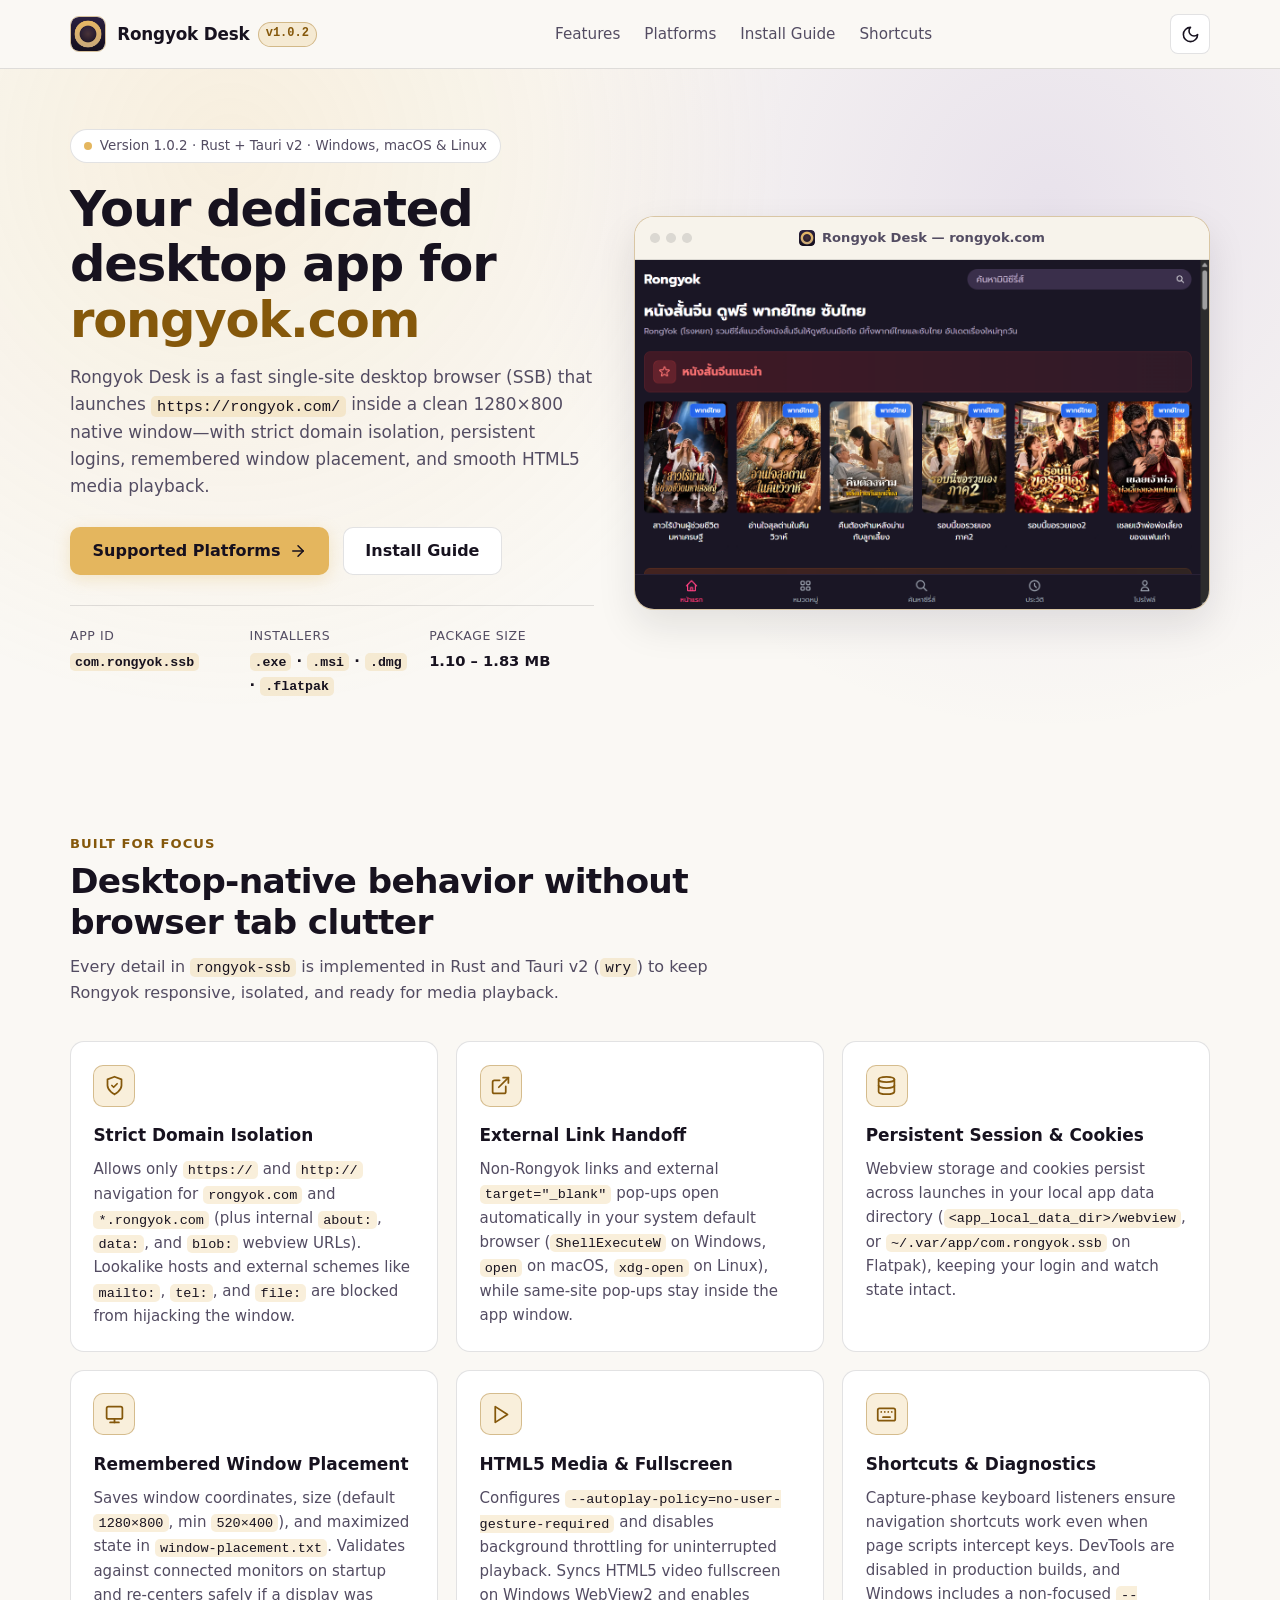
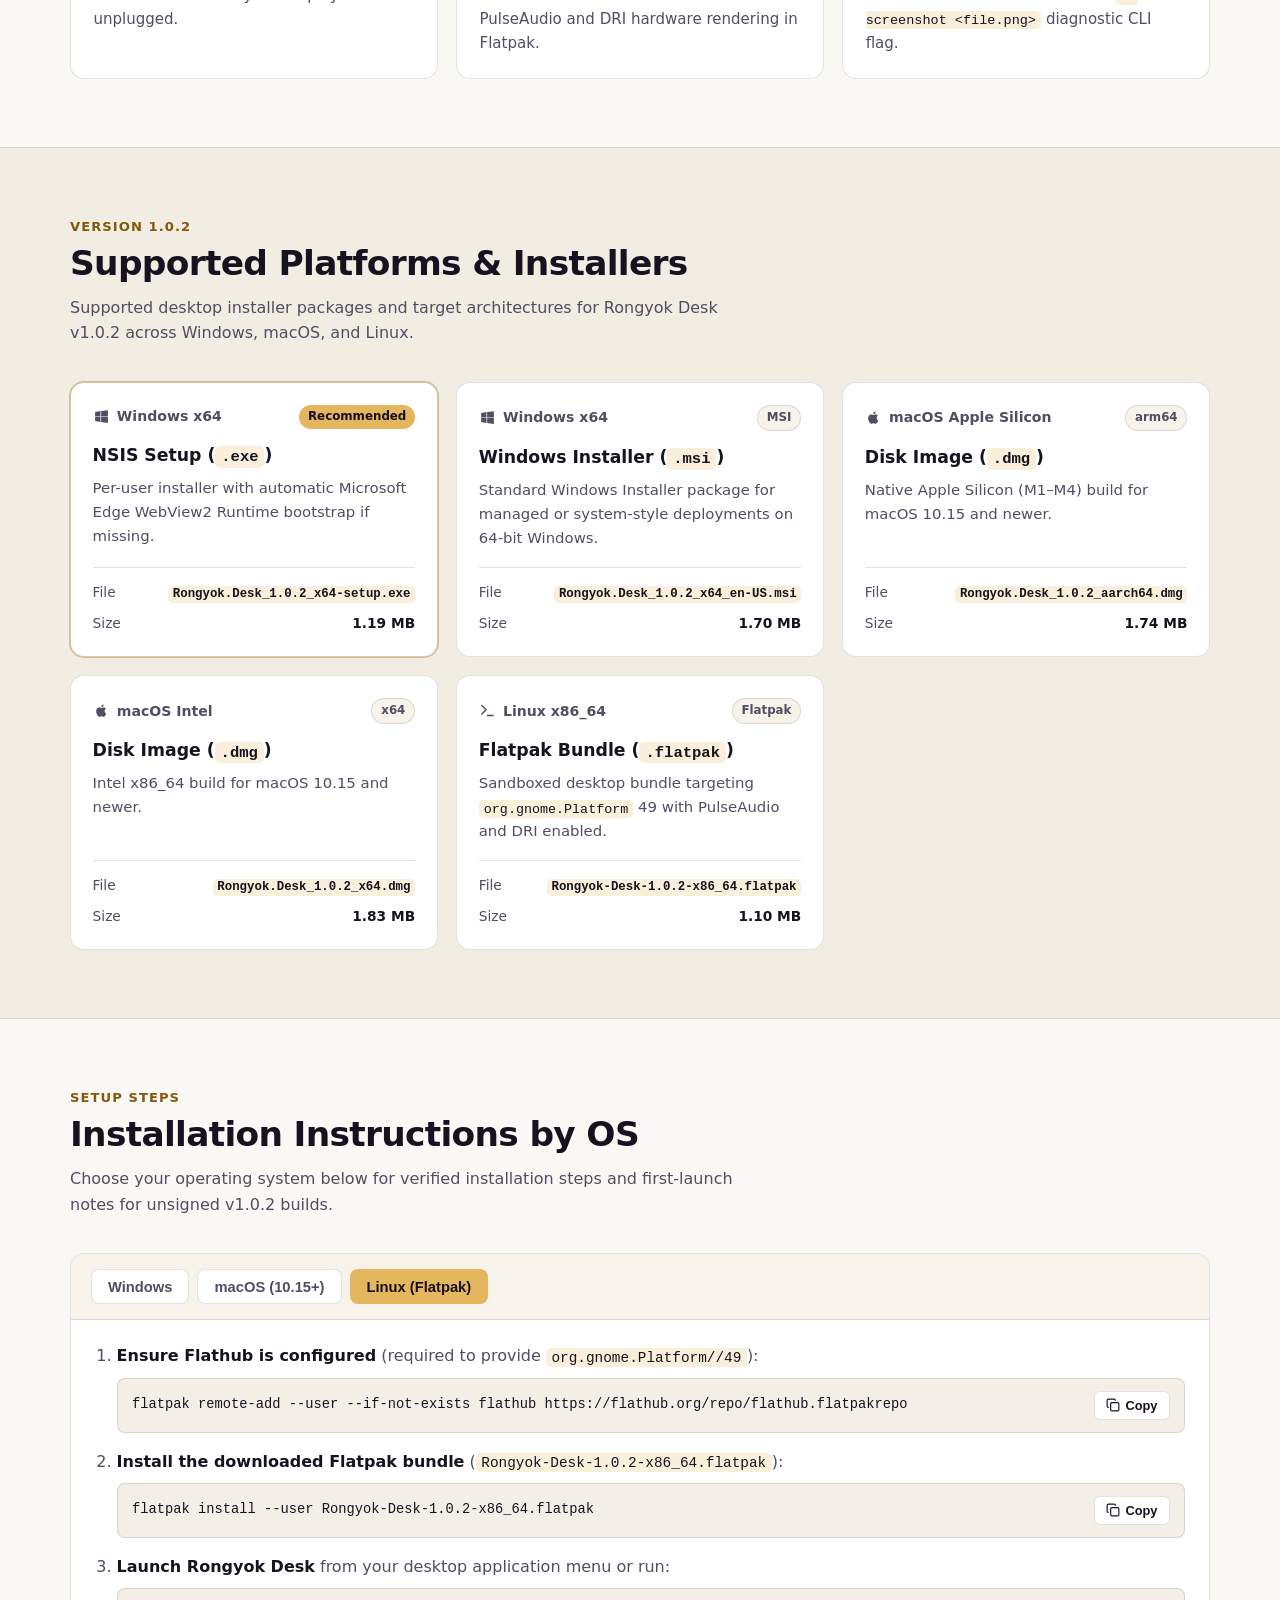
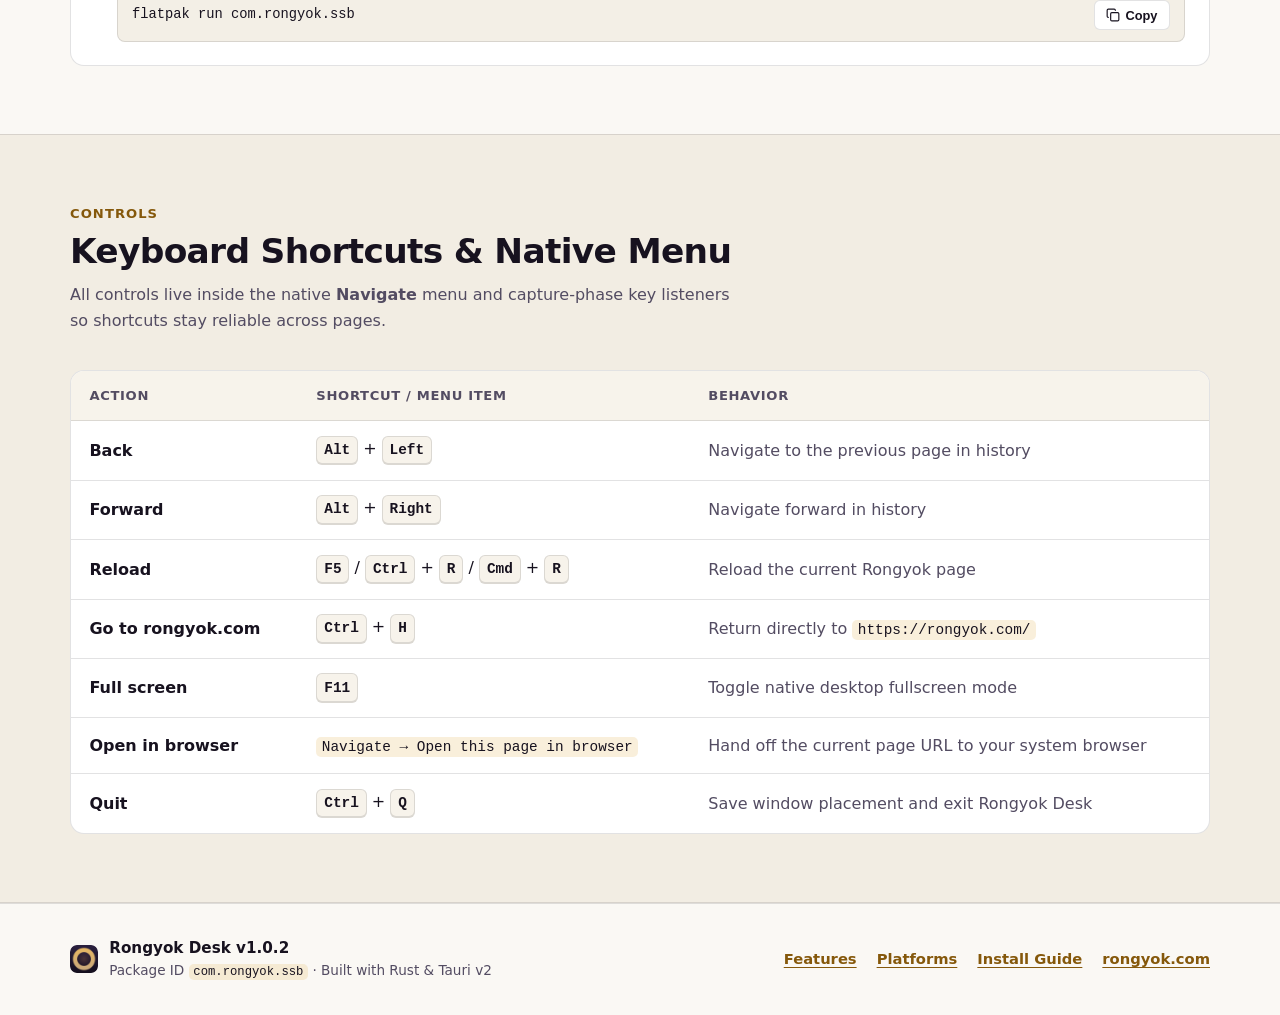
==== docs/index.html @ 8f46c236 "chore(pages): remove GitHub Releases links and mentions" ====
<!doctype html>
<html lang="en" data-theme="dark">
  <head>
    <meta charset="utf-8" />
    <meta name="viewport" content="width=device-width, initial-scale=1" />
    <title>Rongyok Desk — Dedicated Desktop App for rongyok.com</title>
    <meta
      name="description"
      content="Rongyok Desk v1.0.2 is a lightweight single-site desktop browser for rongyok.com built with Rust and Tauri v2, available for Windows, macOS, and Linux."
    />
    <meta name="color-scheme" content="dark light" />
    <link rel="icon" type="image/png" href="./assets/icon.png" />
    <script>
      (function () {
        try {
          var saved = localStorage.getItem("rongyok-desk-theme");
          var prefersLight =
            window.matchMedia &&
            window.matchMedia("(prefers-color-scheme: light)").matches;
          var theme =
            saved === "light" || saved === "dark"
              ? saved
              : prefersLight
                ? "light"
                : "dark";
          document.documentElement.setAttribute("data-theme", theme);
        } catch (_err) {
          document.documentElement.setAttribute("data-theme", "dark");
        }
      })();
    </script>
    <link rel="stylesheet" href="./styles.css" />
  </head>
  <body>
    <a class="skip-link" href="#main-content">Skip to main content</a>

    <header class="site-header" id="top">
      <div class="container nav-inner">
        <a class="brand" href="#top" aria-label="Rongyok Desk home">
          <img
            class="brand-icon"
            src="./assets/icon.png"
            alt="Rongyok Desk app icon"
            width="36"
            height="36"
          />
          <span class="brand-text">
            <span class="brand-name">Rongyok Desk</span>
            <span class="brand-version">v1.0.2</span>
          </span>
        </a>

        <nav class="nav-links" id="primary-nav" aria-label="Primary navigation">
          <a href="#features">Features</a>
          <a href="#downloads">Platforms</a>
          <a href="#install">Install Guide</a>
          <a href="#shortcuts">Shortcuts</a>
        </nav>

        <div class="nav-actions">
          <button
            type="button"
            class="icon-btn"
            id="theme-toggle"
            aria-label="Switch to light theme"
            aria-pressed="false"
            title="Toggle color theme"
          >
            <svg
              class="icon-sun"
              viewBox="0 0 24 24"
              fill="none"
              stroke="currentColor"
              stroke-width="2"
              stroke-linecap="round"
              stroke-linejoin="round"
              aria-hidden="true"
            >
              <circle cx="12" cy="12" r="4" />
              <path d="M12 2v2" />
              <path d="M12 20v2" />
              <path d="m4.93 4.93 1.41 1.41" />
              <path d="m17.66 17.66 1.41 1.41" />
              <path d="M2 12h2" />
              <path d="M20 12h2" />
              <path d="m6.34 17.66-1.41 1.41" />
              <path d="m19.07 4.93-1.41 1.41" />
            </svg>
            <svg
              class="icon-moon"
              viewBox="0 0 24 24"
              fill="none"
              stroke="currentColor"
              stroke-width="2"
              stroke-linecap="round"
              stroke-linejoin="round"
              aria-hidden="true"
            >
              <path d="M12 3a6 6 0 0 0 9 9 9 9 0 1 1-9-9Z" />
            </svg>
          </button>

          <button
            type="button"
            class="icon-btn mobile-menu-btn"
            id="nav-toggle"
            aria-label="Toggle navigation menu"
            aria-expanded="false"
            aria-controls="mobile-nav"
          >
            <svg
              class="icon-menu"
              viewBox="0 0 24 24"
              fill="none"
              stroke="currentColor"
              stroke-width="2"
              stroke-linecap="round"
              stroke-linejoin="round"
              aria-hidden="true"
            >
              <line x1="4" y1="6" x2="20" y2="6" />
              <line x1="4" y1="12" x2="20" y2="12" />
              <line x1="4" y1="18" x2="20" y2="18" />
            </svg>
            <svg
              class="icon-close"
              viewBox="0 0 24 24"
              fill="none"
              stroke="currentColor"
              stroke-width="2"
              stroke-linecap="round"
              stroke-linejoin="round"
              aria-hidden="true"
            >
              <path d="M18 6 6 18" />
              <path d="m6 6 12 12" />
            </svg>
          </button>
        </div>
      </div>

      <div class="mobile-nav" id="mobile-nav" hidden>
        <div class="container mobile-nav-inner">
          <a href="#features">Features</a>
          <a href="#downloads">Platforms</a>
          <a href="#install">Install Guide</a>
          <a href="#shortcuts">Shortcuts</a>
        </div>
      </div>
    </header>

    <main id="main-content">
      <section class="hero">
        <div class="container hero-grid">
          <div class="hero-copy">
            <div class="hero-badge">
              <span class="badge-dot" aria-hidden="true"></span>
              <span>Version 1.0.2 · Rust + Tauri v2 · Windows, macOS &amp; Linux</span>
            </div>

            <h1>
              Your dedicated desktop app for
              <span class="accent-text">rongyok.com</span>
            </h1>

            <p class="hero-lead">
              Rongyok Desk is a fast single-site desktop browser (SSB) that
              launches <code>https://rongyok.com/</code> inside a clean
              1280&times;800 native window—with strict domain isolation,
              persistent logins, remembered window placement, and smooth HTML5
              media playback.
            </p>

            <div class="hero-actions">
              <a class="btn btn-primary btn-lg" href="#downloads">
                <span>Supported Platforms</span>
                <svg
                  viewBox="0 0 24 24"
                  fill="none"
                  stroke="currentColor"
                  stroke-width="2"
                  stroke-linecap="round"
                  stroke-linejoin="round"
                  aria-hidden="true"
                >
                  <path d="M5 12h14" />
                  <path d="m12 5 7 7-7 7" />
                </svg>
              </a>

              <a class="btn btn-secondary btn-lg" href="#install">
                <span>Install Guide</span>
              </a>
            </div>

            <dl class="hero-specs">
              <div>
                <dt>App ID</dt>
                <dd><code>com.rongyok.ssb</code></dd>
              </div>
              <div>
                <dt>Installers</dt>
                <dd><code>.exe</code> · <code>.msi</code> · <code>.dmg</code> · <code>.flatpak</code></dd>
              </div>
              <div>
                <dt>Package Size</dt>
                <dd>1.10 – 1.83 MB</dd>
              </div>
            </dl>
          </div>

          <div class="hero-visual">
            <div class="app-frame">
              <div class="app-frame-bar" aria-hidden="true">
                <div class="frame-dots">
                  <span></span>
                  <span></span>
                  <span></span>
                </div>
                <div class="frame-title">
                  <img src="./assets/icon.png" alt="" width="16" height="16" />
                  <span>Rongyok Desk — rongyok.com</span>
                </div>
                <div class="frame-spacer"></div>
              </div>
              <img
                class="app-screenshot"
                src="./assets/now.png"
                alt="Screenshot of Rongyok Desk showing rongyok.com with Thai short-drama listings, search bar, and navigation bar"
                width="1280"
                height="780"
                loading="eager"
              />
            </div>
          </div>
        </div>
      </section>

      <section class="section" id="features">
        <div class="container">
          <div class="section-header">
            <p class="section-eyebrow">Built for Focus</p>
            <h2>Desktop-native behavior without browser tab clutter</h2>
            <p class="section-subtitle">
              Every detail in <code>rongyok-ssb</code> is implemented in Rust and
              Tauri v2 (<code>wry</code>) to keep Rongyok responsive, isolated,
              and ready for media playback.
            </p>
          </div>

          <div class="feature-grid">
            <article class="card feature-card">
              <div class="feature-icon" aria-hidden="true">
                <svg
                  viewBox="0 0 24 24"
                  fill="none"
                  stroke="currentColor"
                  stroke-width="2"
                  stroke-linecap="round"
                  stroke-linejoin="round"
                >
                  <path d="M12 22s8-4 8-10V5l-8-3-8 3v7c0 6 8 10 8 10" />
                  <path d="m9 12 2 2 4-4" />
                </svg>
              </div>
              <h3>Strict Domain Isolation</h3>
              <p>
                Allows only <code>https://</code> and <code>http://</code>
                navigation for <code>rongyok.com</code> and
                <code>*.rongyok.com</code> (plus internal <code>about:</code>,
                <code>data:</code>, and <code>blob:</code> webview URLs).
                Lookalike hosts and external schemes like <code>mailto:</code>,
                <code>tel:</code>, and <code>file:</code> are blocked from
                hijacking the window.
              </p>
            </article>

            <article class="card feature-card">
              <div class="feature-icon" aria-hidden="true">
                <svg
                  viewBox="0 0 24 24"
                  fill="none"
                  stroke="currentColor"
                  stroke-width="2"
                  stroke-linecap="round"
                  stroke-linejoin="round"
                >
                  <path d="M18 13v6a2 2 0 0 1-2 2H5a2 2 0 0 1-2-2V8a2 2 0 0 1 2-2h6" />
                  <polyline points="15 3 21 3 21 9" />
                  <line x1="10" y1="14" x2="21" y2="3" />
                </svg>
              </div>
              <h3>External Link Handoff</h3>
              <p>
                Non-Rongyok links and external <code>target="_blank"</code>
                pop-ups open automatically in your system default browser
                (<code>ShellExecuteW</code> on Windows, <code>open</code> on
                macOS, <code>xdg-open</code> on Linux), while same-site pop-ups
                stay inside the app window.
              </p>
            </article>

            <article class="card feature-card">
              <div class="feature-icon" aria-hidden="true">
                <svg
                  viewBox="0 0 24 24"
                  fill="none"
                  stroke="currentColor"
                  stroke-width="2"
                  stroke-linecap="round"
                  stroke-linejoin="round"
                >
                  <ellipse cx="12" cy="5" rx="9" ry="3" />
                  <path d="M3 5v14a9 3 0 0 0 18 0V5" />
                  <path d="M3 12a9 3 0 0 0 18 0" />
                </svg>
              </div>
              <h3>Persistent Session &amp; Cookies</h3>
              <p>
                Webview storage and cookies persist across launches in your
                local app data directory (<code>&lt;app_local_data_dir&gt;/webview</code>,
                or <code>~/.var/app/com.rongyok.ssb</code> on Flatpak), keeping
                your login and watch state intact.
              </p>
            </article>

            <article class="card feature-card">
              <div class="feature-icon" aria-hidden="true">
                <svg
                  viewBox="0 0 24 24"
                  fill="none"
                  stroke="currentColor"
                  stroke-width="2"
                  stroke-linecap="round"
                  stroke-linejoin="round"
                >
                  <rect width="18" height="14" x="3" y="3" rx="2" />
                  <path d="M7 21h10" />
                  <path d="M12 17v4" />
                </svg>
              </div>
              <h3>Remembered Window Placement</h3>
              <p>
                Saves window coordinates, size (default <code>1280&times;800</code>,
                min <code>520&times;400</code>), and maximized state in
                <code>window-placement.txt</code>. Validates against connected
                monitors on startup and re-centers safely if a display was
                unplugged.
              </p>
            </article>

            <article class="card feature-card">
              <div class="feature-icon" aria-hidden="true">
                <svg
                  viewBox="0 0 24 24"
                  fill="none"
                  stroke="currentColor"
                  stroke-width="2"
                  stroke-linecap="round"
                  stroke-linejoin="round"
                >
                  <polygon points="6 3 20 12 6 21 6 3" />
                </svg>
              </div>
              <h3>HTML5 Media &amp; Fullscreen</h3>
              <p>
                Configures <code>--autoplay-policy=no-user-gesture-required</code>
                and disables background throttling for uninterrupted playback.
                Syncs HTML5 video fullscreen on Windows WebView2 and enables
                PulseAudio and DRI hardware rendering in Flatpak.
              </p>
            </article>

            <article class="card feature-card">
              <div class="feature-icon" aria-hidden="true">
                <svg
                  viewBox="0 0 24 24"
                  fill="none"
                  stroke="currentColor"
                  stroke-width="2"
                  stroke-linecap="round"
                  stroke-linejoin="round"
                >
                  <rect width="20" height="14" x="2" y="5" rx="2" />
                  <path d="M6 9h.01" />
                  <path d="M10 9h.01" />
                  <path d="M14 9h.01" />
                  <path d="M18 9h.01" />
                  <path d="M8 15h8" />
                </svg>
              </div>
              <h3>Shortcuts &amp; Diagnostics</h3>
              <p>
                Capture-phase keyboard listeners ensure navigation shortcuts work
                even when page scripts intercept keys. DevTools are disabled in
                production builds, and Windows includes a non-focused
                <code>--screenshot &lt;file.png&gt;</code> diagnostic CLI flag.
              </p>
            </article>
          </div>
        </div>
      </section>

      <section class="section section-alt" id="downloads">
        <div class="container">
          <div class="section-header">
            <p class="section-eyebrow">Version 1.0.2</p>
            <h2>Supported Platforms &amp; Installers</h2>
            <p class="section-subtitle">
              Supported desktop installer packages and target architectures for
              Rongyok Desk v1.0.2 across Windows, macOS, and Linux.
            </p>
          </div>

          <div class="platform-grid">
            <article class="card platform-card platform-featured">
              <div class="platform-top">
                <div class="os-badge">
                  <svg viewBox="0 0 24 24" fill="currentColor" aria-hidden="true">
                    <path
                      d="M3 5.5 10.5 4.4v7.1H3V5.5Zm8.5-1.3L21 3v8.5h-9.5V4.2ZM3 12.5h7.5v7.1L3 18.5v-6Zm8.5 0H21V21l-9.5-1.3v-7.2Z"
                    />
                  </svg>
                  <span>Windows x64</span>
                </div>
                <span class="pill-tag">Recommended</span>
              </div>
              <h3>NSIS Setup (<code>.exe</code>)</h3>
              <p class="platform-desc">
                Per-user installer with automatic Microsoft Edge WebView2
                Runtime bootstrap if missing.
              </p>
              <dl class="asset-meta">
                <div>
                  <dt>File</dt>
                  <dd><code>Rongyok.Desk_1.0.2_x64-setup.exe</code></dd>
                </div>
                <div>
                  <dt>Size</dt>
                  <dd>1.19 MB</dd>
                </div>
              </dl>
            </article>

            <article class="card platform-card">
              <div class="platform-top">
                <div class="os-badge">
                  <svg viewBox="0 0 24 24" fill="currentColor" aria-hidden="true">
                    <path
                      d="M3 5.5 10.5 4.4v7.1H3V5.5Zm8.5-1.3L21 3v8.5h-9.5V4.2ZM3 12.5h7.5v7.1L3 18.5v-6Zm8.5 0H21V21l-9.5-1.3v-7.2Z"
                    />
                  </svg>
                  <span>Windows x64</span>
                </div>
                <span class="pill-muted">MSI</span>
              </div>
              <h3>Windows Installer (<code>.msi</code>)</h3>
              <p class="platform-desc">
                Standard Windows Installer package for managed or system-style
                deployments on 64-bit Windows.
              </p>
              <dl class="asset-meta">
                <div>
                  <dt>File</dt>
                  <dd><code>Rongyok.Desk_1.0.2_x64_en-US.msi</code></dd>
                </div>
                <div>
                  <dt>Size</dt>
                  <dd>1.70 MB</dd>
                </div>
              </dl>
            </article>

            <article class="card platform-card">
              <div class="platform-top">
                <div class="os-badge">
                  <svg viewBox="0 0 24 24" fill="currentColor" aria-hidden="true">
                    <path
                      d="M16.36 12.76c-.02-2.21 1.81-3.28 1.89-3.33-1.03-1.51-2.64-1.72-3.21-1.74-1.35-.14-2.66.81-3.35.81-.7 0-1.76-.79-2.9-.77-1.48.02-2.85.87-3.61 2.2-1.55 2.69-.4 6.66 1.1 8.84.74 1.07 1.62 2.27 2.77 2.22 1.12-.04 1.54-.72 2.89-.72 1.35 0 1.73.72 2.9.69 1.2-.02 1.96-1.08 2.69-2.15.86-1.25 1.21-2.46 1.23-2.52-.03-.01-2.38-.91-2.4-3.61ZM14.17 6.32c.61-.74 1.03-1.77.91-2.8-.88.04-1.95.59-2.58 1.33-.56.65-1.06 1.7-.93 2.7.99.08 1.99-.5 2.6-1.23Z"
                    />
                  </svg>
                  <span>macOS Apple Silicon</span>
                </div>
                <span class="pill-muted">arm64</span>
              </div>
              <h3>Disk Image (<code>.dmg</code>)</h3>
              <p class="platform-desc">
                Native Apple Silicon (M1–M4) build for macOS 10.15 and newer.
              </p>
              <dl class="asset-meta">
                <div>
                  <dt>File</dt>
                  <dd><code>Rongyok.Desk_1.0.2_aarch64.dmg</code></dd>
                </div>
                <div>
                  <dt>Size</dt>
                  <dd>1.74 MB</dd>
                </div>
              </dl>
            </article>

            <article class="card platform-card">
              <div class="platform-top">
                <div class="os-badge">
                  <svg viewBox="0 0 24 24" fill="currentColor" aria-hidden="true">
                    <path
                      d="M16.36 12.76c-.02-2.21 1.81-3.28 1.89-3.33-1.03-1.51-2.64-1.72-3.21-1.74-1.35-.14-2.66.81-3.35.81-.7 0-1.76-.79-2.9-.77-1.48.02-2.85.87-3.61 2.2-1.55 2.69-.4 6.66 1.1 8.84.74 1.07 1.62 2.27 2.77 2.22 1.12-.04 1.54-.72 2.89-.72 1.35 0 1.73.72 2.9.69 1.2-.02 1.96-1.08 2.69-2.15.86-1.25 1.21-2.46 1.23-2.52-.03-.01-2.38-.91-2.4-3.61ZM14.17 6.32c.61-.74 1.03-1.77.91-2.8-.88.04-1.95.59-2.58 1.33-.56.65-1.06 1.7-.93 2.7.99.08 1.99-.5 2.6-1.23Z"
                    />
                  </svg>
                  <span>macOS Intel</span>
                </div>
                <span class="pill-muted">x64</span>
              </div>
              <h3>Disk Image (<code>.dmg</code>)</h3>
              <p class="platform-desc">
                Intel x86_64 build for macOS 10.15 and newer.
              </p>
              <dl class="asset-meta">
                <div>
                  <dt>File</dt>
                  <dd><code>Rongyok.Desk_1.0.2_x64.dmg</code></dd>
                </div>
                <div>
                  <dt>Size</dt>
                  <dd>1.83 MB</dd>
                </div>
              </dl>
            </article>

            <article class="card platform-card">
              <div class="platform-top">
                <div class="os-badge">
                  <svg
                    viewBox="0 0 24 24"
                    fill="none"
                    stroke="currentColor"
                    stroke-width="2"
                    stroke-linecap="round"
                    stroke-linejoin="round"
                    aria-hidden="true"
                  >
                    <polyline points="4 17 10 11 4 5" />
                    <line x1="12" y1="19" x2="20" y2="19" />
                  </svg>
                  <span>Linux x86_64</span>
                </div>
                <span class="pill-muted">Flatpak</span>
              </div>
              <h3>Flatpak Bundle (<code>.flatpak</code>)</h3>
              <p class="platform-desc">
                Sandboxed desktop bundle targeting <code>org.gnome.Platform</code>
                49 with PulseAudio and DRI enabled.
              </p>
              <dl class="asset-meta">
                <div>
                  <dt>File</dt>
                  <dd><code>Rongyok-Desk-1.0.2-x86_64.flatpak</code></dd>
                </div>
                <div>
                  <dt>Size</dt>
                  <dd>1.10 MB</dd>
                </div>
              </dl>
            </article>
          </div>
        </div>
      </section>

      <section class="section" id="install">
        <div class="container">
          <div class="section-header">
            <p class="section-eyebrow">Setup Steps</p>
            <h2>Installation Instructions by OS</h2>
            <p class="section-subtitle">
              Choose your operating system below for verified installation steps
              and first-launch notes for unsigned v1.0.2 builds.
            </p>
          </div>

          <div class="install-shell card">
            <div class="os-tabs" role="tablist" aria-label="Operating system installation tabs">
              <button
                type="button"
                class="os-tab is-active"
                role="tab"
                id="tab-windows"
                aria-selected="true"
                aria-controls="panel-windows"
                data-os="windows"
              >
                Windows
              </button>
              <button
                type="button"
                class="os-tab"
                role="tab"
                id="tab-macos"
                aria-selected="false"
                aria-controls="panel-macos"
                data-os="macos"
              >
                macOS (10.15+)
              </button>
              <button
                type="button"
                class="os-tab"
                role="tab"
                id="tab-linux"
                aria-selected="false"
                aria-controls="panel-linux"
                data-os="linux"
              >
                Linux (Flatpak)
              </button>
            </div>

            <div
              class="os-panel is-active"
              role="tabpanel"
              id="panel-windows"
              aria-labelledby="tab-windows"
            >
              <ol class="install-steps">
                <li>
                  <strong>Choose your installer package:</strong> Use
                  <code>Rongyok.Desk_1.0.2_x64-setup.exe</code> (recommended
                  per-user installer) or <code>Rongyok.Desk_1.0.2_x64_en-US.msi</code>.
                </li>
                <li>
                  <strong>Run the installer:</strong> The NSIS
                  <code>.exe</code> installer automatically downloads
                  Microsoft Edge WebView2 Runtime if it is not yet installed on
                  your PC.
                </li>
                <li>
                  <strong>First-launch SmartScreen prompt:</strong> Because
                  <code>v1.0.2</code> binaries are unsigned, Windows
                  SmartScreen may warn on first run. Click
                  <strong>More info</strong> and then <strong>Run anyway</strong>.
                </li>
              </ol>
            </div>

            <div
              class="os-panel"
              role="tabpanel"
              id="panel-macos"
              aria-labelledby="tab-macos"
              hidden
            >
              <ol class="install-steps">
                <li>
                  <strong>Download the matching disk image:</strong> Choose
                  <code>Rongyok.Desk_1.0.2_aarch64.dmg</code> for Apple Silicon
                  (M1–M4) or <code>Rongyok.Desk_1.0.2_x64.dmg</code> for Intel
                  Macs (macOS 10.15+).
                </li>
                <li>
                  <strong>Install to Applications:</strong> Open the
                  <code>.dmg</code> file and drag
                  <strong>Rongyok Desk.app</strong> into your
                  <strong>Applications</strong> folder.
                </li>
                <li>
                  <strong>First-launch Gatekeeper approval:</strong> Because the
                  app bundle is unsigned, Right-click (or Control-click)
                  <strong>Rongyok Desk.app</strong> &rarr;
                  <strong>Open</strong> &rarr; <strong>Open</strong> (or open
                  <strong>System Settings &rarr; Privacy &amp; Security &rarr; Open Anyway</strong>).
                </li>
              </ol>
            </div>

            <div
              class="os-panel"
              role="tabpanel"
              id="panel-linux"
              aria-labelledby="tab-linux"
              hidden
            >
              <ol class="install-steps">
                <li>
                  <strong>Ensure Flathub is configured</strong> (required to
                  provide <code>org.gnome.Platform//49</code>):
                  <div class="code-block">
                    <pre><code>flatpak remote-add --user --if-not-exists flathub https://flathub.org/repo/flathub.flatpakrepo</code></pre>
                    <button
                      type="button"
                      class="copy-btn"
                      data-copy="flatpak remote-add --user --if-not-exists flathub https://flathub.org/repo/flathub.flatpakrepo"
                      aria-label="Copy Flathub remote command"
                    >
                      <svg
                        class="icon-copy"
                        viewBox="0 0 24 24"
                        fill="none"
                        stroke="currentColor"
                        stroke-width="2"
                        stroke-linecap="round"
                        stroke-linejoin="round"
                        aria-hidden="true"
                      >
                        <rect width="14" height="14" x="8" y="8" rx="2" ry="2" />
                        <path d="M4 16c-1.1 0-2-.9-2-2V4c0-1.1.9-2 2-2h10c1.1 0 2 .9 2 2" />
                      </svg>
                      <svg
                        class="icon-check"
                        viewBox="0 0 24 24"
                        fill="none"
                        stroke="currentColor"
                        stroke-width="2.2"
                        stroke-linecap="round"
                        stroke-linejoin="round"
                        aria-hidden="true"
                      >
                        <polyline points="20 6 9 17 4 12" />
                      </svg>
                      <span class="copy-label">Copy</span>
                    </button>
                  </div>
                </li>
                <li>
                  <strong>Install the downloaded Flatpak bundle</strong>
                  (<code>Rongyok-Desk-1.0.2-x86_64.flatpak</code>):
                  <div class="code-block">
                    <pre><code>flatpak install --user Rongyok-Desk-1.0.2-x86_64.flatpak</code></pre>
                    <button
                      type="button"
                      class="copy-btn"
                      data-copy="flatpak install --user Rongyok-Desk-1.0.2-x86_64.flatpak"
                      aria-label="Copy Flatpak install command"
                    >
                      <svg
                        class="icon-copy"
                        viewBox="0 0 24 24"
                        fill="none"
                        stroke="currentColor"
                        stroke-width="2"
                        stroke-linecap="round"
                        stroke-linejoin="round"
                        aria-hidden="true"
                      >
                        <rect width="14" height="14" x="8" y="8" rx="2" ry="2" />
                        <path d="M4 16c-1.1 0-2-.9-2-2V4c0-1.1.9-2 2-2h10c1.1 0 2 .9 2 2" />
                      </svg>
                      <svg
                        class="icon-check"
                        viewBox="0 0 24 24"
                        fill="none"
                        stroke="currentColor"
                        stroke-width="2.2"
                        stroke-linecap="round"
                        stroke-linejoin="round"
                        aria-hidden="true"
                      >
                        <polyline points="20 6 9 17 4 12" />
                      </svg>
                      <span class="copy-label">Copy</span>
                    </button>
                  </div>
                </li>
                <li>
                  <strong>Launch Rongyok Desk</strong> from your desktop
                  application menu or run:
                  <div class="code-block">
                    <pre><code>flatpak run com.rongyok.ssb</code></pre>
                    <button
                      type="button"
                      class="copy-btn"
                      data-copy="flatpak run com.rongyok.ssb"
                      aria-label="Copy Flatpak run command"
                    >
                      <svg
                        class="icon-copy"
                        viewBox="0 0 24 24"
                        fill="none"
                        stroke="currentColor"
                        stroke-width="2"
                        stroke-linecap="round"
                        stroke-linejoin="round"
                        aria-hidden="true"
                      >
                        <rect width="14" height="14" x="8" y="8" rx="2" ry="2" />
                        <path d="M4 16c-1.1 0-2-.9-2-2V4c0-1.1.9-2 2-2h10c1.1 0 2 .9 2 2" />
                      </svg>
                      <svg
                        class="icon-check"
                        viewBox="0 0 24 24"
                        fill="none"
                        stroke="currentColor"
                        stroke-width="2.2"
                        stroke-linecap="round"
                        stroke-linejoin="round"
                        aria-hidden="true"
                      >
                        <polyline points="20 6 9 17 4 12" />
                      </svg>
                      <span class="copy-label">Copy</span>
                    </button>
                  </div>
                </li>
              </ol>
            </div>
          </div>
        </div>
      </section>

      <section class="section section-alt" id="shortcuts">
        <div class="container">
          <div class="section-header">
            <p class="section-eyebrow">Controls</p>
            <h2>Keyboard Shortcuts &amp; Native Menu</h2>
            <p class="section-subtitle">
              All controls live inside the native <strong>Navigate</strong> menu
              and capture-phase key listeners so shortcuts stay reliable across
              pages.
            </p>
          </div>

          <div class="shortcuts-table-wrap card">
            <table class="shortcuts-table">
              <thead>
                <tr>
                  <th scope="col">Action</th>
                  <th scope="col">Shortcut / Menu Item</th>
                  <th scope="col">Behavior</th>
                </tr>
              </thead>
              <tbody>
                <tr>
                  <td>Back</td>
                  <td><kbd>Alt</kbd> + <kbd>Left</kbd></td>
                  <td>Navigate to the previous page in history</td>
                </tr>
                <tr>
                  <td>Forward</td>
                  <td><kbd>Alt</kbd> + <kbd>Right</kbd></td>
                  <td>Navigate forward in history</td>
                </tr>
                <tr>
                  <td>Reload</td>
                  <td>
                    <kbd>F5</kbd> / <kbd>Ctrl</kbd> + <kbd>R</kbd> /
                    <kbd>Cmd</kbd> + <kbd>R</kbd>
                  </td>
                  <td>Reload the current Rongyok page</td>
                </tr>
                <tr>
                  <td>Go to rongyok.com</td>
                  <td><kbd>Ctrl</kbd> + <kbd>H</kbd></td>
                  <td>Return directly to <code>https://rongyok.com/</code></td>
                </tr>
                <tr>
                  <td>Full screen</td>
                  <td><kbd>F11</kbd></td>
                  <td>Toggle native desktop fullscreen mode</td>
                </tr>
                <tr>
                  <td>Open in browser</td>
                  <td><code>Navigate &rarr; Open this page in browser</code></td>
                  <td>Hand off the current page URL to your system browser</td>
                </tr>
                <tr>
                  <td>Quit</td>
                  <td><kbd>Ctrl</kbd> + <kbd>Q</kbd></td>
                  <td>Save window placement and exit Rongyok Desk</td>
                </tr>
              </tbody>
            </table>
          </div>
        </div>
      </section>
    </main>

    <footer class="site-footer">
      <div class="container footer-inner">
        <div class="footer-brand">
          <img
            src="./assets/icon.png"
            alt="Rongyok Desk icon"
            width="28"
            height="28"
          />
          <div>
            <strong>Rongyok Desk v1.0.2</strong>
            <span>Package ID <code>com.rongyok.ssb</code> · Built with Rust &amp; Tauri v2</span>
          </div>
        </div>
        <div class="footer-links">
          <a href="#features">Features</a>
          <a href="#downloads">Platforms</a>
          <a href="#install">Install Guide</a>
          <a
            href="https://rongyok.com/"
            target="_blank"
            rel="noopener noreferrer"
            >rongyok.com</a
          >
        </div>
      </div>
    </footer>

    <script src="./app.js" defer></script>
  </body>
</html>
---- docs/styles.css ----
:root {
  --font-sans: system-ui, -apple-system, "Segoe UI", Roboto, "Helvetica Neue", Arial, "Noto Sans Thai", sans-serif;
  --font-mono: ui-monospace, SFMono-Regular, Menlo, Monaco, Consolas, "Liberation Mono", monospace;

  --radius-sm: 8px;
  --radius-md: 14px;
  --radius-lg: 20px;

  --accent: #e4b65e;
  --accent-hover: #f0c674;
  --accent-ink: #16101e;

  --container-max: 1140px;
  --transition: 160ms ease;
}

:root[data-theme="dark"] {
  --bg: #130f1a;
  --bg-alt: #191423;
  --surface: #1f192b;
  --surface-elevated: #282037;
  --text: #f5f2fa;
  --text-muted: #b7aec7;
  --border: rgba(255, 255, 255, 0.11);
  --border-accent: rgba(228, 182, 94, 0.36);
  --accent-text: #f0c674;
  --accent-soft: rgba(228, 182, 94, 0.14);
  --code-bg: #120e18;
  --header-bg: rgba(19, 15, 26, 0.88);
  --shadow: 0 18px 46px rgba(0, 0, 0, 0.45);
}

:root[data-theme="light"] {
  --bg: #faf8f4;
  --bg-alt: #f2ede3;
  --surface: #ffffff;
  --surface-elevated: #f7f3eb;
  --text: #17121f;
  --text-muted: #534c62;
  --border: rgba(23, 18, 31, 0.12);
  --border-accent: rgba(155, 106, 18, 0.38);
  --accent-text: #85580b;
  --accent-soft: rgba(228, 182, 94, 0.22);
  --code-bg: #f3efe6;
  --header-bg: rgba(250, 248, 244, 0.9);
  --shadow: 0 16px 38px rgba(23, 18, 31, 0.1);
}

*,
*::before,
*::after {
  box-sizing: border-box;
}

html {
  scroll-behavior: smooth;
}

body {
  margin: 0;
  font-family: var(--font-sans);
  background: var(--bg);
  color: var(--text);
  line-height: 1.6;
  -webkit-font-smoothing: antialiased;
}

img {
  display: block;
  max-width: 100%;
  height: auto;
}

a {
  color: var(--accent-text);
  text-decoration-thickness: 1px;
  text-underline-offset: 3px;
}

a:hover {
  text-decoration-thickness: 2px;
}

code,
kbd {
  font-family: var(--font-mono);
  font-size: 0.9em;
}

code {
  background: var(--accent-soft);
  color: var(--text);
  padding: 0.12em 0.38em;
  border-radius: 5px;
  word-break: break-word;
}

kbd {
  display: inline-block;
  padding: 0.16em 0.48em;
  border-radius: 6px;
  background: var(--surface-elevated);
  border: 1px solid var(--border);
  box-shadow: inset 0 -1px 0 var(--border);
  font-weight: 600;
}

:focus-visible {
  outline: 2px solid var(--accent);
  outline-offset: 3px;
}

.skip-link {
  position: absolute;
  left: -9999px;
  top: 0;
  z-index: 200;
  padding: 0.65rem 1rem;
  background: var(--accent);
  color: var(--accent-ink);
  font-weight: 700;
  border-radius: var(--radius-sm);
}

.skip-link:focus {
  left: 1rem;
  top: 1rem;
}

.container {
  width: min(100% - 2rem, var(--container-max));
  margin-inline: auto;
}

/* Header / Navbar */
.site-header {
  position: sticky;
  top: 0;
  z-index: 100;
  background: var(--header-bg);
  backdrop-filter: blur(12px);
  border-bottom: 1px solid var(--border);
}

.nav-inner {
  display: flex;
  align-items: center;
  justify-content: space-between;
  gap: 1rem;
  min-height: 68px;
}

.brand {
  display: inline-flex;
  align-items: center;
  gap: 0.7rem;
  text-decoration: none;
  color: var(--text);
  flex-shrink: 0;
}

.brand-icon {
  border-radius: 9px;
  border: 1px solid var(--border-accent);
}

.brand-text {
  display: inline-flex;
  align-items: center;
  gap: 0.5rem;
}

.brand-name {
  font-weight: 700;
  font-size: 1.05rem;
  letter-spacing: -0.01em;
}

.brand-version {
  font-family: var(--font-mono);
  font-size: 0.75rem;
  font-weight: 600;
  color: var(--accent-text);
  background: var(--accent-soft);
  border: 1px solid var(--border-accent);
  padding: 0.12rem 0.45rem;
  border-radius: 999px;
}

.nav-links {
  display: flex;
  align-items: center;
  gap: 1.5rem;
}

.nav-links a {
  color: var(--text-muted);
  text-decoration: none;
  font-weight: 500;
  font-size: 0.95rem;
  transition: color var(--transition);
}

.nav-links a:hover {
  color: var(--text);
}

.nav-actions {
  display: flex;
  align-items: center;
  gap: 0.65rem;
}

.icon-btn {
  display: inline-flex;
  align-items: center;
  justify-content: center;
  width: 40px;
  height: 40px;
  border-radius: var(--radius-sm);
  border: 1px solid var(--border);
  background: var(--surface);
  color: var(--text);
  cursor: pointer;
  transition: background var(--transition), border-color var(--transition);
}

.icon-btn:hover {
  background: var(--surface-elevated);
  border-color: var(--border-accent);
}

.icon-btn svg {
  width: 19px;
  height: 19px;
}

:root[data-theme="dark"] .icon-moon,
:root[data-theme="light"] .icon-sun {
  display: none;
}

.mobile-menu-btn {
  display: none;
}

.mobile-menu-btn[aria-expanded="false"] .icon-close,
.mobile-menu-btn[aria-expanded="true"] .icon-menu {
  display: none;
}

.mobile-nav {
  border-top: 1px solid var(--border);
  background: var(--surface);
  padding: 0.9rem 0 1.1rem;
}

.mobile-nav-inner {
  display: flex;
  flex-direction: column;
  gap: 0.65rem;
}

.mobile-nav-inner a:not(.btn) {
  color: var(--text);
  text-decoration: none;
  font-weight: 500;
  padding: 0.45rem 0.25rem;
}

/* Buttons */
.btn {
  display: inline-flex;
  align-items: center;
  justify-content: center;
  gap: 0.5rem;
  padding: 0.62rem 1.05rem;
  border-radius: var(--radius-sm);
  font-weight: 700;
  font-size: 0.94rem;
  line-height: 1.2;
  text-decoration: none;
  border: 1px solid transparent;
  cursor: pointer;
  transition: transform var(--transition), background var(--transition), border-color var(--transition), box-shadow var(--transition);
  white-space: nowrap;
}

.btn svg {
  width: 18px;
  height: 18px;
  flex-shrink: 0;
}

.btn-primary {
  background: var(--accent);
  color: var(--accent-ink);
  box-shadow: 0 4px 16px rgba(228, 182, 94, 0.28);
}

.btn-primary:hover {
  background: var(--accent-hover);
  transform: translateY(-1px);
}

.btn-secondary {
  background: var(--surface);
  color: var(--text);
  border-color: var(--border);
}

.btn-secondary:hover {
  background: var(--surface-elevated);
  border-color: var(--border-accent);
  transform: translateY(-1px);
}

.btn-lg {
  padding: 0.85rem 1.35rem;
  font-size: 1rem;
  border-radius: 10px;
}

/* Hero */
.hero {
  padding: 3.75rem 0 4.25rem;
  background:
    radial-gradient(circle at 18% 12%, rgba(228, 182, 94, 0.14), transparent 46%),
    radial-gradient(circle at 82% 20%, rgba(124, 92, 184, 0.14), transparent 44%);
}

.hero-grid {
  display: grid;
  grid-template-columns: minmax(0, 1.02fr) minmax(0, 1.12fr);
  gap: 2.5rem;
  align-items: center;
}

.hero-badge {
  display: inline-flex;
  align-items: center;
  gap: 0.5rem;
  padding: 0.34rem 0.8rem;
  border-radius: 999px;
  background: var(--surface);
  border: 1px solid var(--border);
  color: var(--text-muted);
  font-size: 0.84rem;
  font-weight: 500;
  margin-bottom: 1.15rem;
}

.badge-dot {
  width: 8px;
  height: 8px;
  border-radius: 50%;
  background: var(--accent);
  flex-shrink: 0;
}

.hero h1 {
  margin: 0 0 1rem;
  font-size: clamp(2.1rem, 4vw, 3.1rem);
  line-height: 1.12;
  letter-spacing: -0.025em;
}

.accent-text {
  color: var(--accent-text);
}

.hero-lead {
  margin: 0 0 1.65rem;
  font-size: 1.06rem;
  color: var(--text-muted);
  max-width: 58ch;
}

.hero-actions {
  display: flex;
  flex-wrap: wrap;
  gap: 0.85rem;
  margin-bottom: 1.85rem;
}

.hero-specs {
  display: grid;
  grid-template-columns: repeat(3, minmax(0, 1fr));
  gap: 0.9rem;
  margin: 0;
  padding-top: 1.25rem;
  border-top: 1px solid var(--border);
}

.hero-specs dt {
  font-size: 0.78rem;
  text-transform: uppercase;
  letter-spacing: 0.05em;
  color: var(--text-muted);
  margin-bottom: 0.2rem;
}

.hero-specs dd {
  margin: 0;
  font-size: 0.92rem;
  font-weight: 600;
}

.app-frame {
  border-radius: var(--radius-lg);
  overflow: hidden;
  border: 1px solid var(--border-accent);
  background: var(--surface);
  box-shadow: var(--shadow);
}

.app-frame-bar {
  display: flex;
  align-items: center;
  justify-content: space-between;
  gap: 0.75rem;
  padding: 0.65rem 0.95rem;
  background: var(--surface-elevated);
  border-bottom: 1px solid var(--border);
  font-size: 0.82rem;
  color: var(--text-muted);
}

.frame-dots {
  display: flex;
  gap: 0.36rem;
}

.frame-dots span {
  width: 10px;
  height: 10px;
  border-radius: 50%;
  background: var(--border);
}

.frame-title {
  display: inline-flex;
  align-items: center;
  gap: 0.45rem;
  font-weight: 600;
}

.frame-title img {
  border-radius: 4px;
}

.frame-spacer {
  width: 42px;
}

.app-screenshot {
  width: 100%;
  aspect-ratio: 1280 / 780;
  object-fit: cover;
}

/* Sections */
.section {
  padding: 4.25rem 0;
}

.section-alt {
  background: var(--bg-alt);
  border-block: 1px solid var(--border);
}

.section-header {
  max-width: 680px;
  margin-bottom: 2.25rem;
}

.section-eyebrow {
  margin: 0 0 0.4rem;
  font-size: 0.82rem;
  font-weight: 700;
  text-transform: uppercase;
  letter-spacing: 0.08em;
  color: var(--accent-text);
}

.section-header h2 {
  margin: 0 0 0.65rem;
  font-size: clamp(1.55rem, 2.8vw, 2.15rem);
  line-height: 1.2;
  letter-spacing: -0.02em;
}

.section-subtitle {
  margin: 0;
  color: var(--text-muted);
}

.card {
  background: var(--surface);
  border: 1px solid var(--border);
  border-radius: var(--radius-md);
}

/* Features */
.feature-grid {
  display: grid;
  grid-template-columns: repeat(3, minmax(0, 1fr));
  gap: 1.15rem;
}

.feature-card {
  padding: 1.4rem;
}

.feature-icon {
  display: inline-flex;
  align-items: center;
  justify-content: center;
  width: 42px;
  height: 42px;
  border-radius: 10px;
  background: var(--accent-soft);
  color: var(--accent-text);
  border: 1px solid var(--border-accent);
  margin-bottom: 0.95rem;
}

.feature-icon svg {
  width: 21px;
  height: 21px;
}

.feature-card h3 {
  margin: 0 0 0.5rem;
  font-size: 1.06rem;
}

.feature-card p {
  margin: 0;
  color: var(--text-muted);
  font-size: 0.94rem;
}

/* Platforms */
.platform-grid {
  display: grid;
  grid-template-columns: repeat(3, minmax(0, 1fr));
  gap: 1.15rem;
}

.platform-card {
  display: flex;
  flex-direction: column;
  padding: 1.35rem;
}

.platform-featured {
  border-color: var(--border-accent);
  box-shadow: 0 0 0 1px var(--border-accent);
}

.platform-top {
  display: flex;
  align-items: center;
  justify-content: space-between;
  gap: 0.5rem;
  margin-bottom: 0.85rem;
}

.os-badge {
  display: inline-flex;
  align-items: center;
  gap: 0.45rem;
  font-weight: 600;
  font-size: 0.88rem;
  color: var(--text-muted);
}

.os-badge svg {
  width: 17px;
  height: 17px;
}

.pill-tag,
.pill-muted {
  font-size: 0.74rem;
  font-weight: 700;
  padding: 0.16rem 0.55rem;
  border-radius: 999px;
}

.pill-tag {
  background: var(--accent);
  color: var(--accent-ink);
}

.pill-muted {
  background: var(--surface-elevated);
  color: var(--text-muted);
  border: 1px solid var(--border);
}

.platform-card h3 {
  margin: 0 0 0.45rem;
  font-size: 1.08rem;
}

.platform-desc {
  margin: 0 0 1rem;
  color: var(--text-muted);
  font-size: 0.93rem;
}

.asset-meta {
  margin: auto 0 0;
  padding-top: 0.85rem;
  border-top: 1px solid var(--border);
  display: grid;
  gap: 0.45rem;
}

.asset-meta > div {
  display: flex;
  justify-content: space-between;
  align-items: baseline;
  gap: 0.75rem;
  font-size: 0.86rem;
}

.asset-meta dt {
  color: var(--text-muted);
  flex-shrink: 0;
}

.asset-meta dd {
  margin: 0;
  text-align: right;
  font-weight: 600;
}

/* Install Tabs */
.install-shell {
  overflow: hidden;
}

.os-tabs {
  display: flex;
  flex-wrap: wrap;
  gap: 0.5rem;
  padding: 0.95rem 1.25rem;
  background: var(--surface-elevated);
  border-bottom: 1px solid var(--border);
}

.os-tab {
  padding: 0.52rem 1rem;
  border-radius: var(--radius-sm);
  border: 1px solid var(--border);
  background: var(--surface);
  color: var(--text-muted);
  font-weight: 600;
  font-size: 0.92rem;
  cursor: pointer;
  transition: background var(--transition), color var(--transition), border-color var(--transition);
}

.os-tab:hover {
  color: var(--text);
  border-color: var(--border-accent);
}

.os-tab.is-active {
  background: var(--accent);
  color: var(--accent-ink);
  border-color: transparent;
}

.os-panel {
  padding: 1.45rem 1.5rem;
}

.install-steps {
  margin: 0;
  padding-left: 1.35rem;
  display: grid;
  gap: 1rem;
}

.install-steps li {
  color: var(--text-muted);
}

.install-steps strong {
  color: var(--text);
}

.code-block {
  position: relative;
  display: flex;
  align-items: center;
  justify-content: space-between;
  gap: 0.75rem;
  margin-top: 0.55rem;
  padding: 0.72rem 0.9rem;
  border-radius: var(--radius-sm);
  background: var(--code-bg);
  border: 1px solid var(--border);
}

.code-block pre {
  margin: 0;
  overflow-x: auto;
  flex: 1;
}

.code-block pre code {
  background: transparent;
  padding: 0;
  font-size: 0.86rem;
  white-space: pre;
  word-break: normal;
}

.copy-btn {
  display: inline-flex;
  align-items: center;
  gap: 0.35rem;
  padding: 0.38rem 0.7rem;
  border-radius: 6px;
  border: 1px solid var(--border);
  background: var(--surface);
  color: var(--text);
  font-size: 0.8rem;
  font-weight: 600;
  cursor: pointer;
  flex-shrink: 0;
  transition: background var(--transition), border-color var(--transition);
}

.copy-btn:hover {
  background: var(--surface-elevated);
  border-color: var(--border-accent);
}

.copy-btn svg {
  width: 14px;
  height: 14px;
}

.copy-btn .icon-check {
  display: none;
}

.copy-btn.is-copied .icon-copy {
  display: none;
}

.copy-btn.is-copied .icon-check {
  display: inline-block;
  color: var(--accent-text);
}

/* Shortcuts Table */
.shortcuts-table-wrap {
  overflow-x: auto;
}

.shortcuts-table {
  width: 100%;
  border-collapse: collapse;
  text-align: left;
}

.shortcuts-table th,
.shortcuts-table td {
  padding: 0.9rem 1.15rem;
  border-bottom: 1px solid var(--border);
  vertical-align: middle;
}

.shortcuts-table th {
  font-size: 0.82rem;
  text-transform: uppercase;
  letter-spacing: 0.05em;
  color: var(--text-muted);
  background: var(--surface-elevated);
}

.shortcuts-table tr:last-child td {
  border-bottom: none;
}

.shortcuts-table td:first-child {
  font-weight: 600;
}

.shortcuts-table td:last-child {
  color: var(--text-muted);
}

/* Footer */
.site-footer {
  padding: 2rem 0;
  border-top: 1px solid var(--border);
}

.footer-inner {
  display: flex;
  flex-wrap: wrap;
  align-items: center;
  justify-content: space-between;
  gap: 1rem;
}

.footer-brand {
  display: flex;
  align-items: center;
  gap: 0.7rem;
}

.footer-brand img {
  border-radius: 7px;
}

.footer-brand strong {
  display: block;
  font-size: 0.95rem;
}

.footer-brand span {
  display: block;
  font-size: 0.85rem;
  color: var(--text-muted);
}

.footer-links {
  display: flex;
  flex-wrap: wrap;
  gap: 1.25rem;
  font-size: 0.92rem;
  font-weight: 600;
}

/* Responsive Breakpoints */
@media (max-width: 980px) {
  .hero-grid {
    grid-template-columns: 1fr;
  }

  .feature-grid,
  .platform-grid {
    grid-template-columns: repeat(2, minmax(0, 1fr));
  }
}

@media (max-width: 720px) {
  .nav-links {
    display: none;
  }

  .mobile-menu-btn {
    display: inline-flex;
  }

  .hero {
    padding: 2.5rem 0 3rem;
  }

  .hero-specs {
    grid-template-columns: 1fr;
  }

  .feature-grid,
  .platform-grid {
    grid-template-columns: 1fr;
  }

  .section {
    padding: 3rem 0;
  }

  .os-panel {
    padding: 1.15rem;
  }

  .code-block {
    flex-direction: column;
    align-items: stretch;
  }

  .copy-btn {
    align-self: flex-end;
  }
}
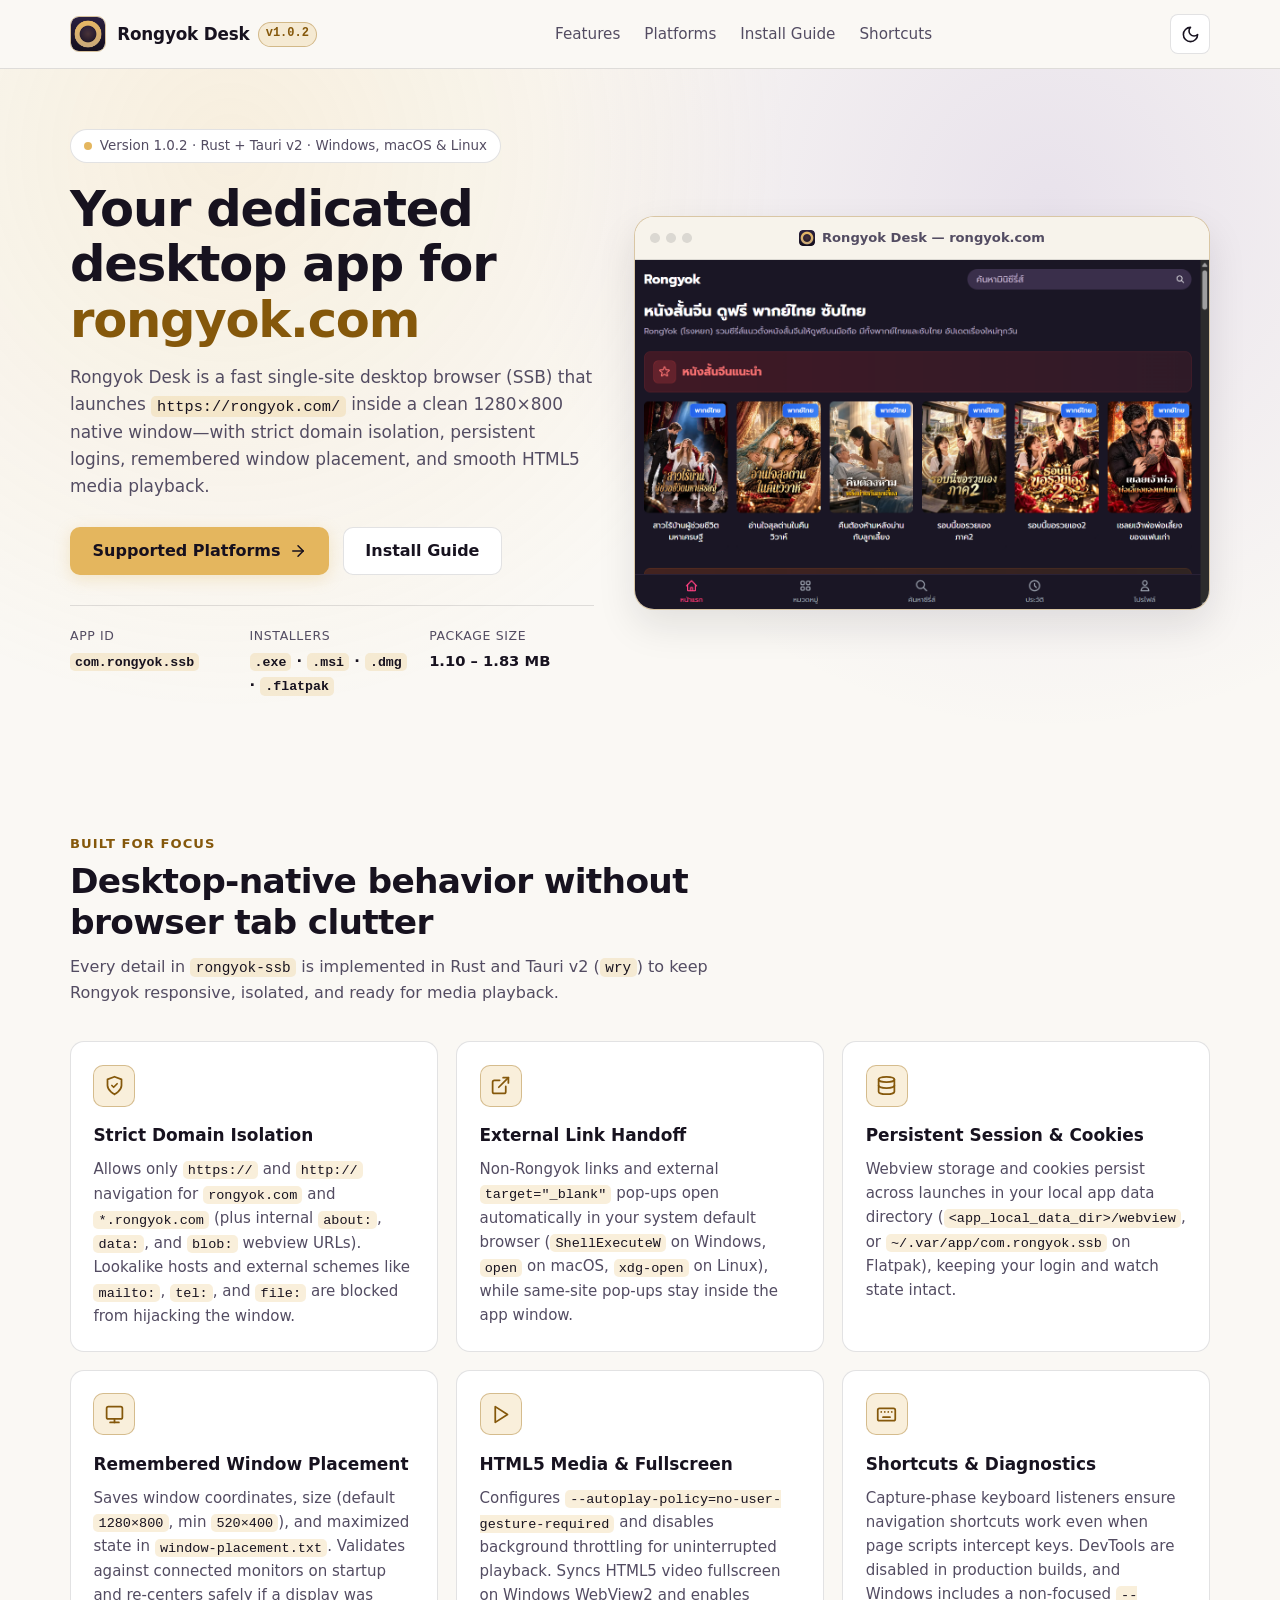
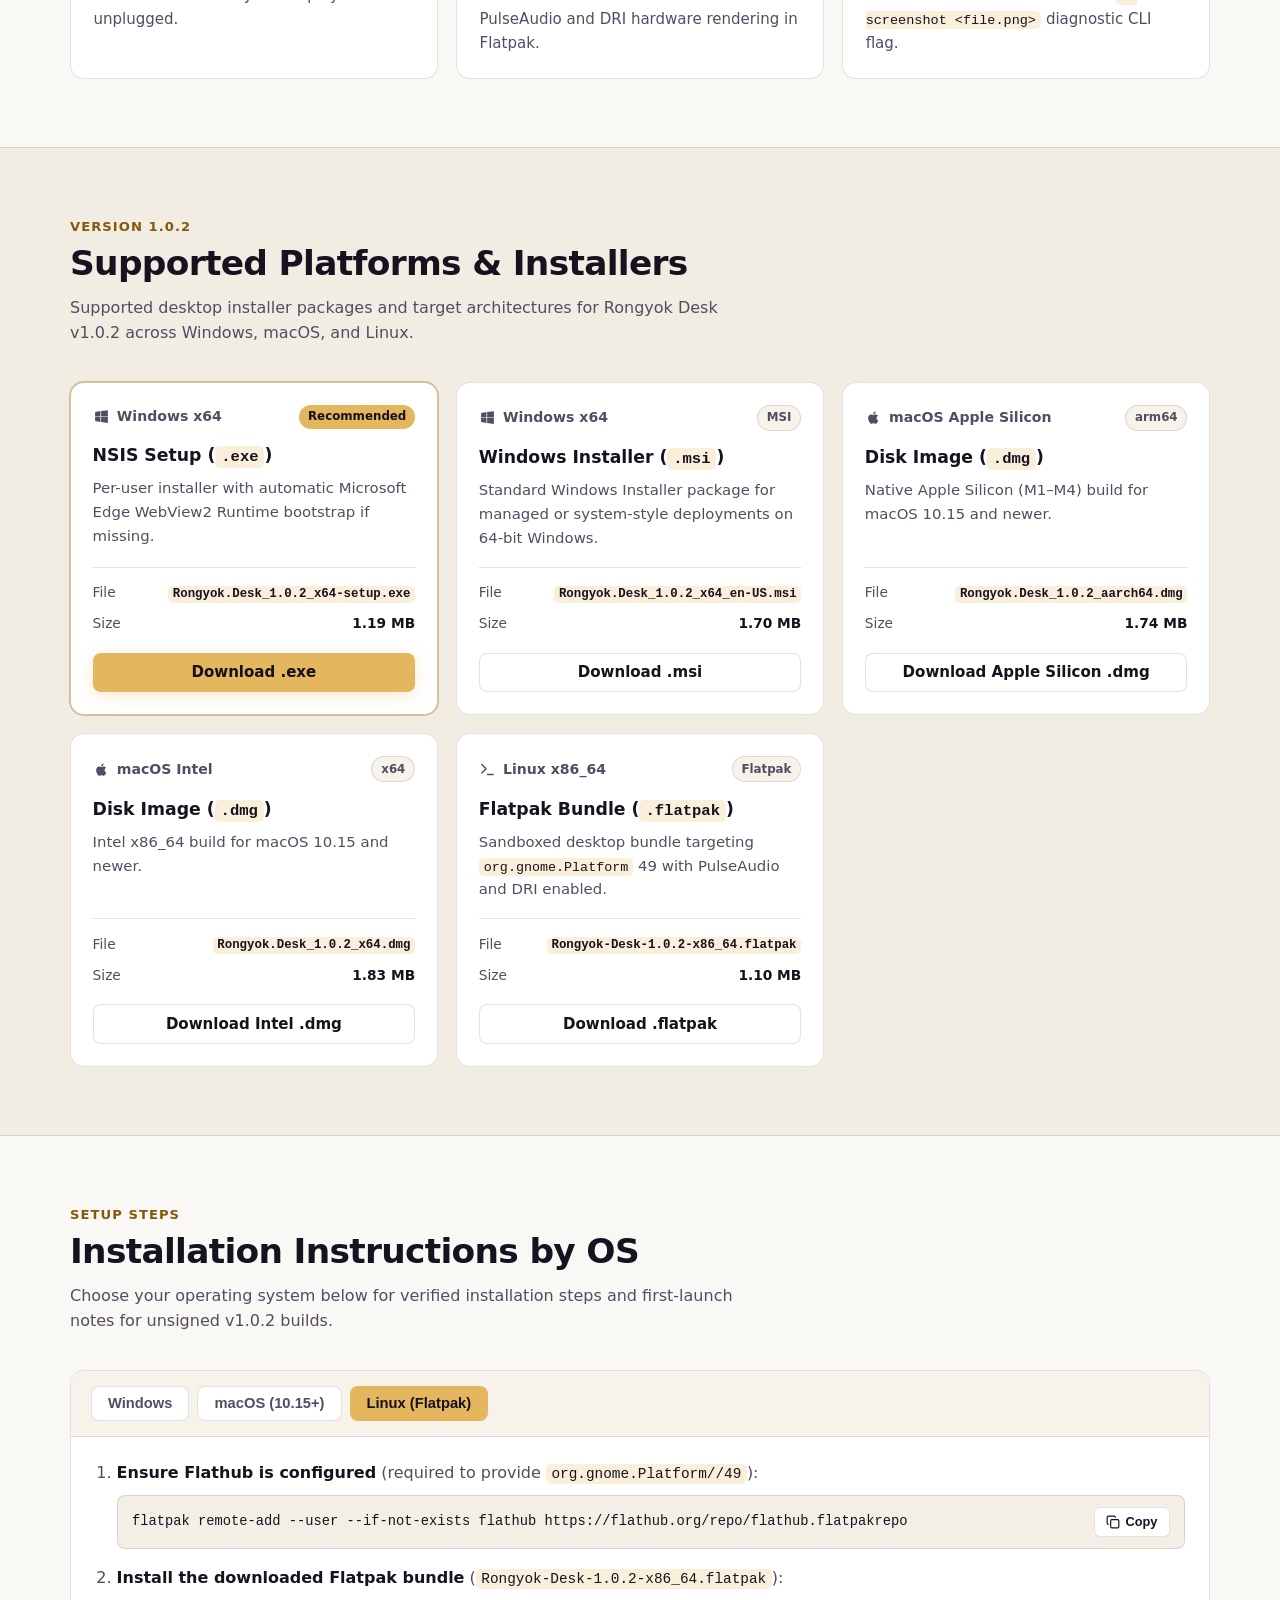
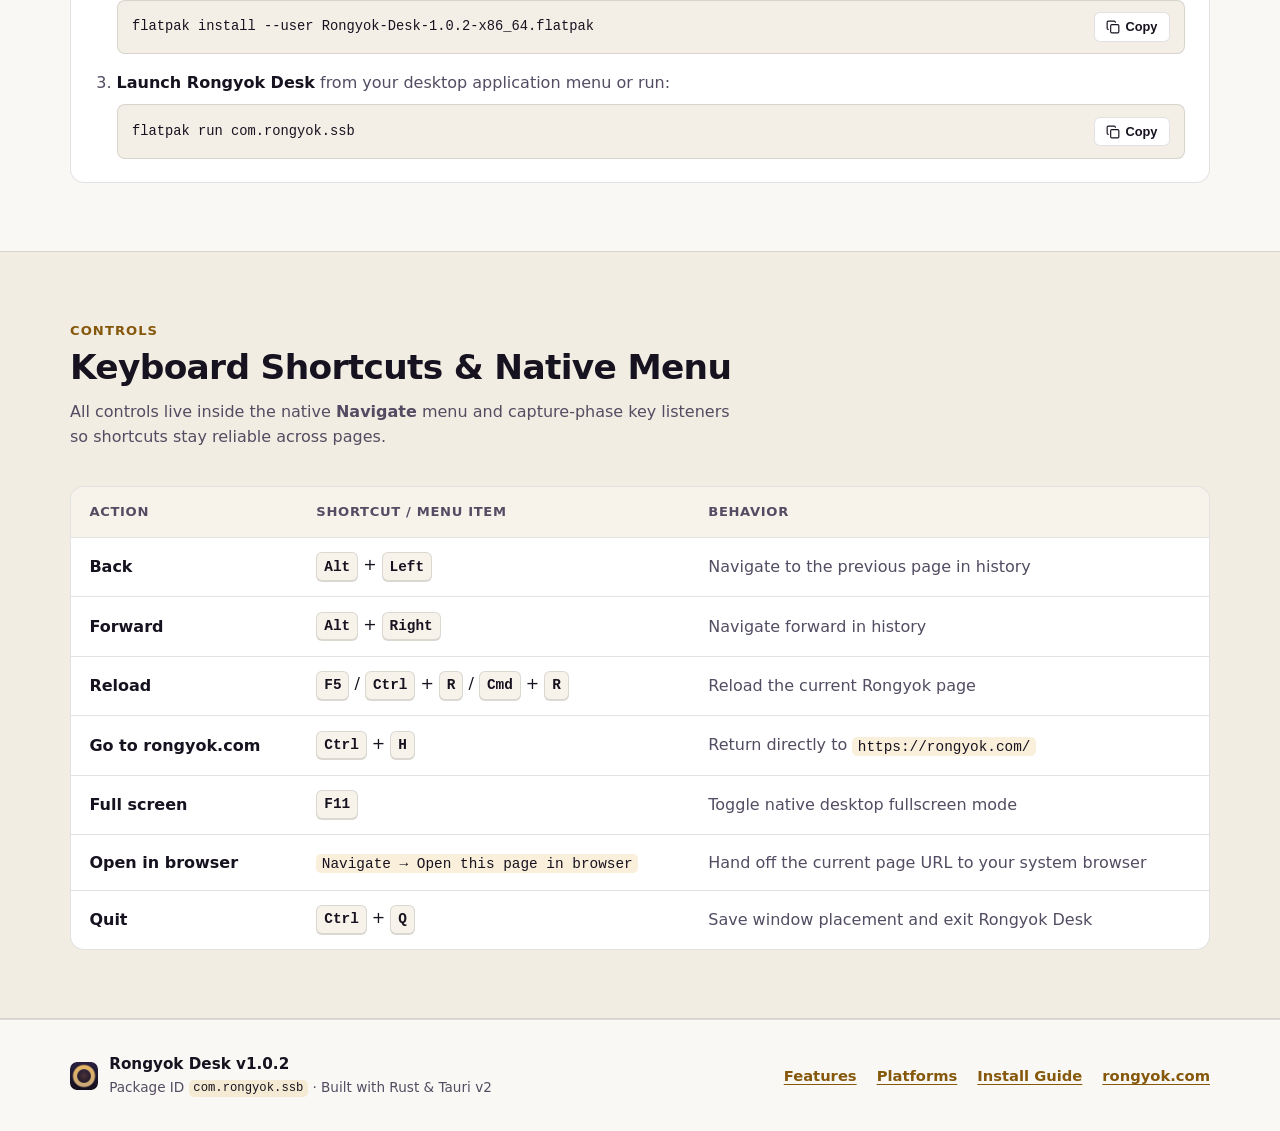
==== commit c04d3ffa: "feat(pages): add direct installer download buttons" ====
--- a/docs/index.html
+++ b/docs/index.html
@@ -440,6 +440,14 @@
                   <dd>1.19 MB</dd>
                 </div>
               </dl>
+              <a
+                class="btn btn-primary btn-block"
+                href="https://github.com/EEMEEMMEEx/rongyok-desk/releases/download/untagged-64ea1f088167a8283cd3/Rongyok.Desk_1.0.2_x64-setup.exe"
+                target="_blank"
+                rel="noopener noreferrer"
+              >
+                Download .exe
+              </a>
             </article>
 
             <article class="card platform-card">
@@ -469,6 +477,14 @@
                   <dd>1.70 MB</dd>
                 </div>
               </dl>
+              <a
+                class="btn btn-secondary btn-block"
+                href="https://github.com/EEMEEMMEEx/rongyok-desk/releases/download/untagged-64ea1f088167a8283cd3/Rongyok.Desk_1.0.2_x64_en-US.msi"
+                target="_blank"
+                rel="noopener noreferrer"
+              >
+                Download .msi
+              </a>
             </article>
 
             <article class="card platform-card">
@@ -497,6 +513,14 @@
                   <dd>1.74 MB</dd>
                 </div>
               </dl>
+              <a
+                class="btn btn-secondary btn-block"
+                href="https://github.com/EEMEEMMEEx/rongyok-desk/releases/download/untagged-64ea1f088167a8283cd3/Rongyok.Desk_1.0.2_aarch64.dmg"
+                target="_blank"
+                rel="noopener noreferrer"
+              >
+                Download Apple Silicon .dmg
+              </a>
             </article>
 
             <article class="card platform-card">
@@ -525,6 +549,14 @@
                   <dd>1.83 MB</dd>
                 </div>
               </dl>
+              <a
+                class="btn btn-secondary btn-block"
+                href="https://github.com/EEMEEMMEEx/rongyok-desk/releases/download/untagged-64ea1f088167a8283cd3/Rongyok.Desk_1.0.2_x64.dmg"
+                target="_blank"
+                rel="noopener noreferrer"
+              >
+                Download Intel .dmg
+              </a>
             </article>
 
             <article class="card platform-card">
@@ -561,6 +593,14 @@
                   <dd>1.10 MB</dd>
                 </div>
               </dl>
+              <a
+                class="btn btn-secondary btn-block"
+                href="https://github.com/EEMEEMMEEx/rongyok-desk/releases/download/untagged-64ea1f088167a8283cd3/Rongyok-Desk-1.0.2-x86_64.flatpak"
+                target="_blank"
+                rel="noopener noreferrer"
+              >
+                Download .flatpak
+              </a>
             </article>
           </div>
         </div>
--- a/docs/styles.css
+++ b/docs/styles.css
@@ -321,6 +321,10 @@
   border-radius: 10px;
 }
 
+.btn-block {
+  width: 100%;
+}
+
 /* Hero */
 .hero {
   padding: 3.75rem 0 4.25rem;
@@ -612,7 +616,8 @@
 }
 
 .asset-meta {
-  margin: auto 0 0;
+  margin: 0 0 1.15rem;
+  margin-top: auto;
   padding-top: 0.85rem;
   border-top: 1px solid var(--border);
   display: grid;
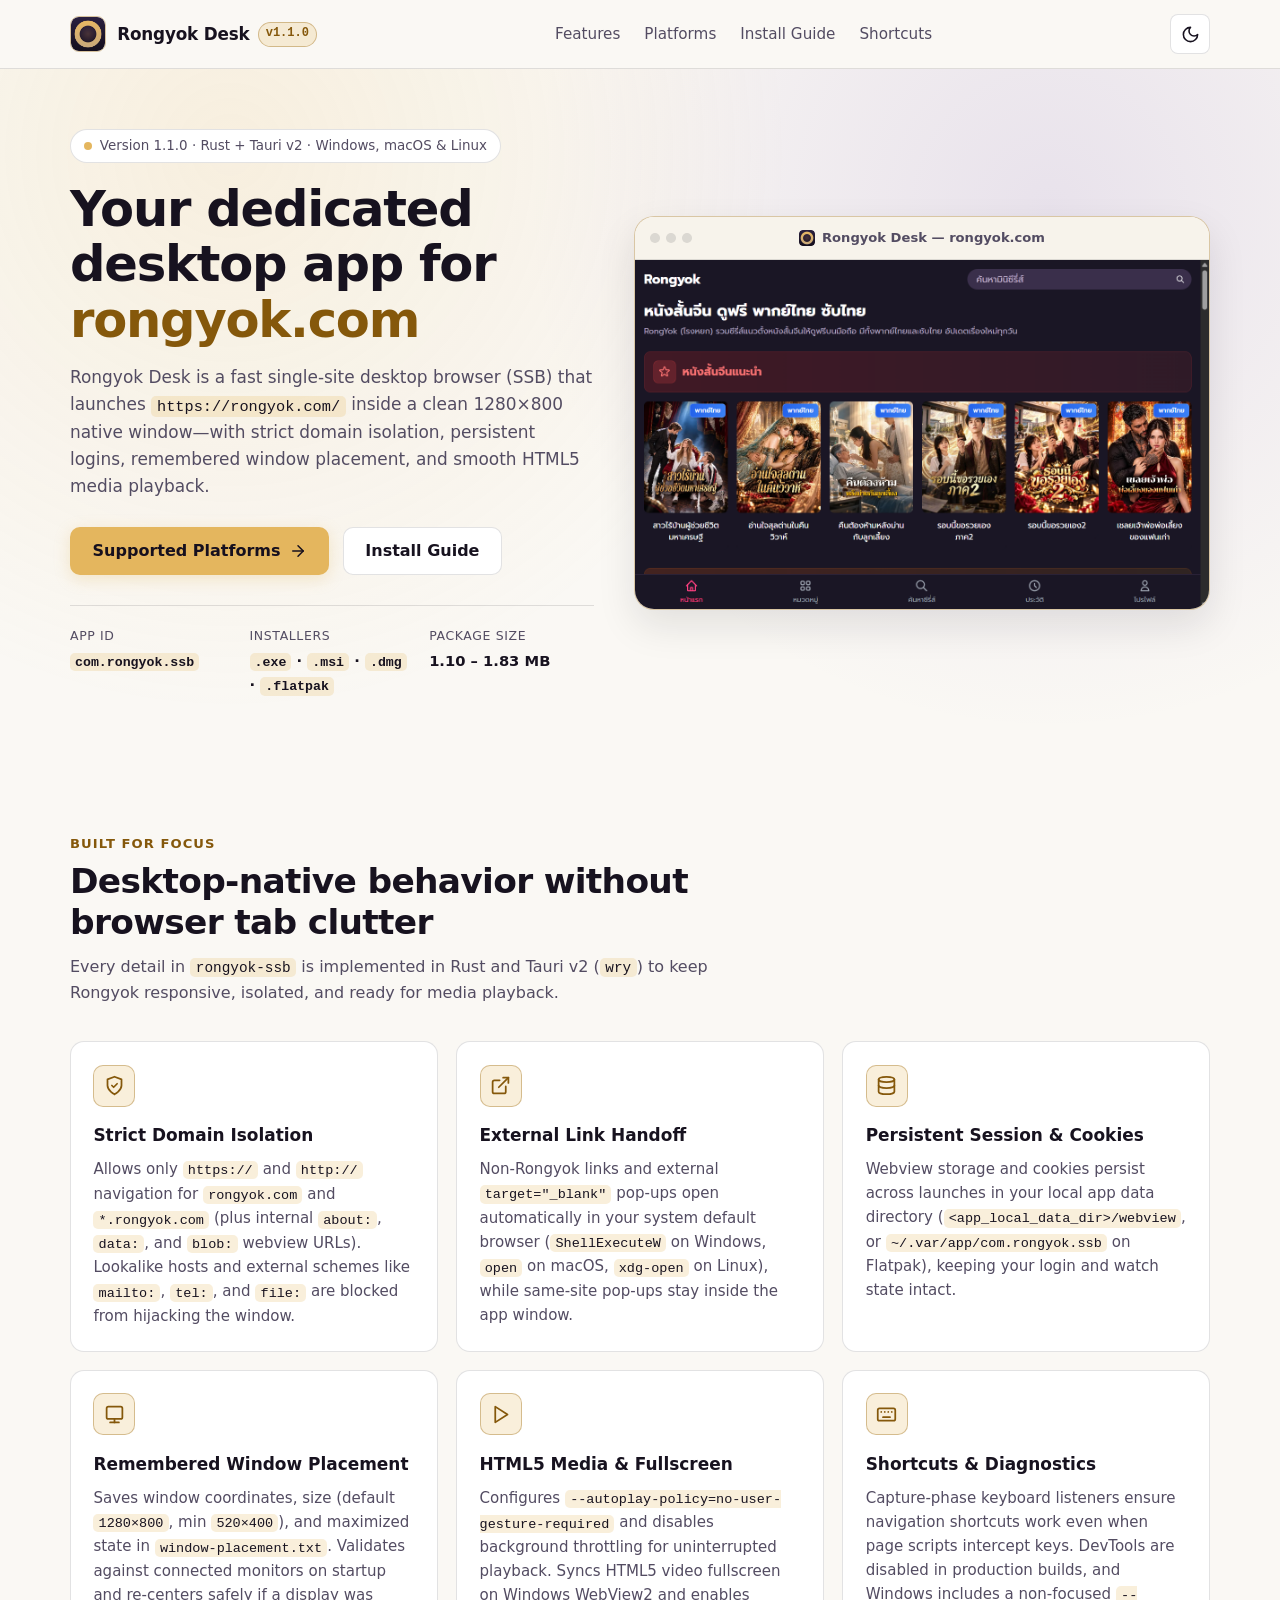
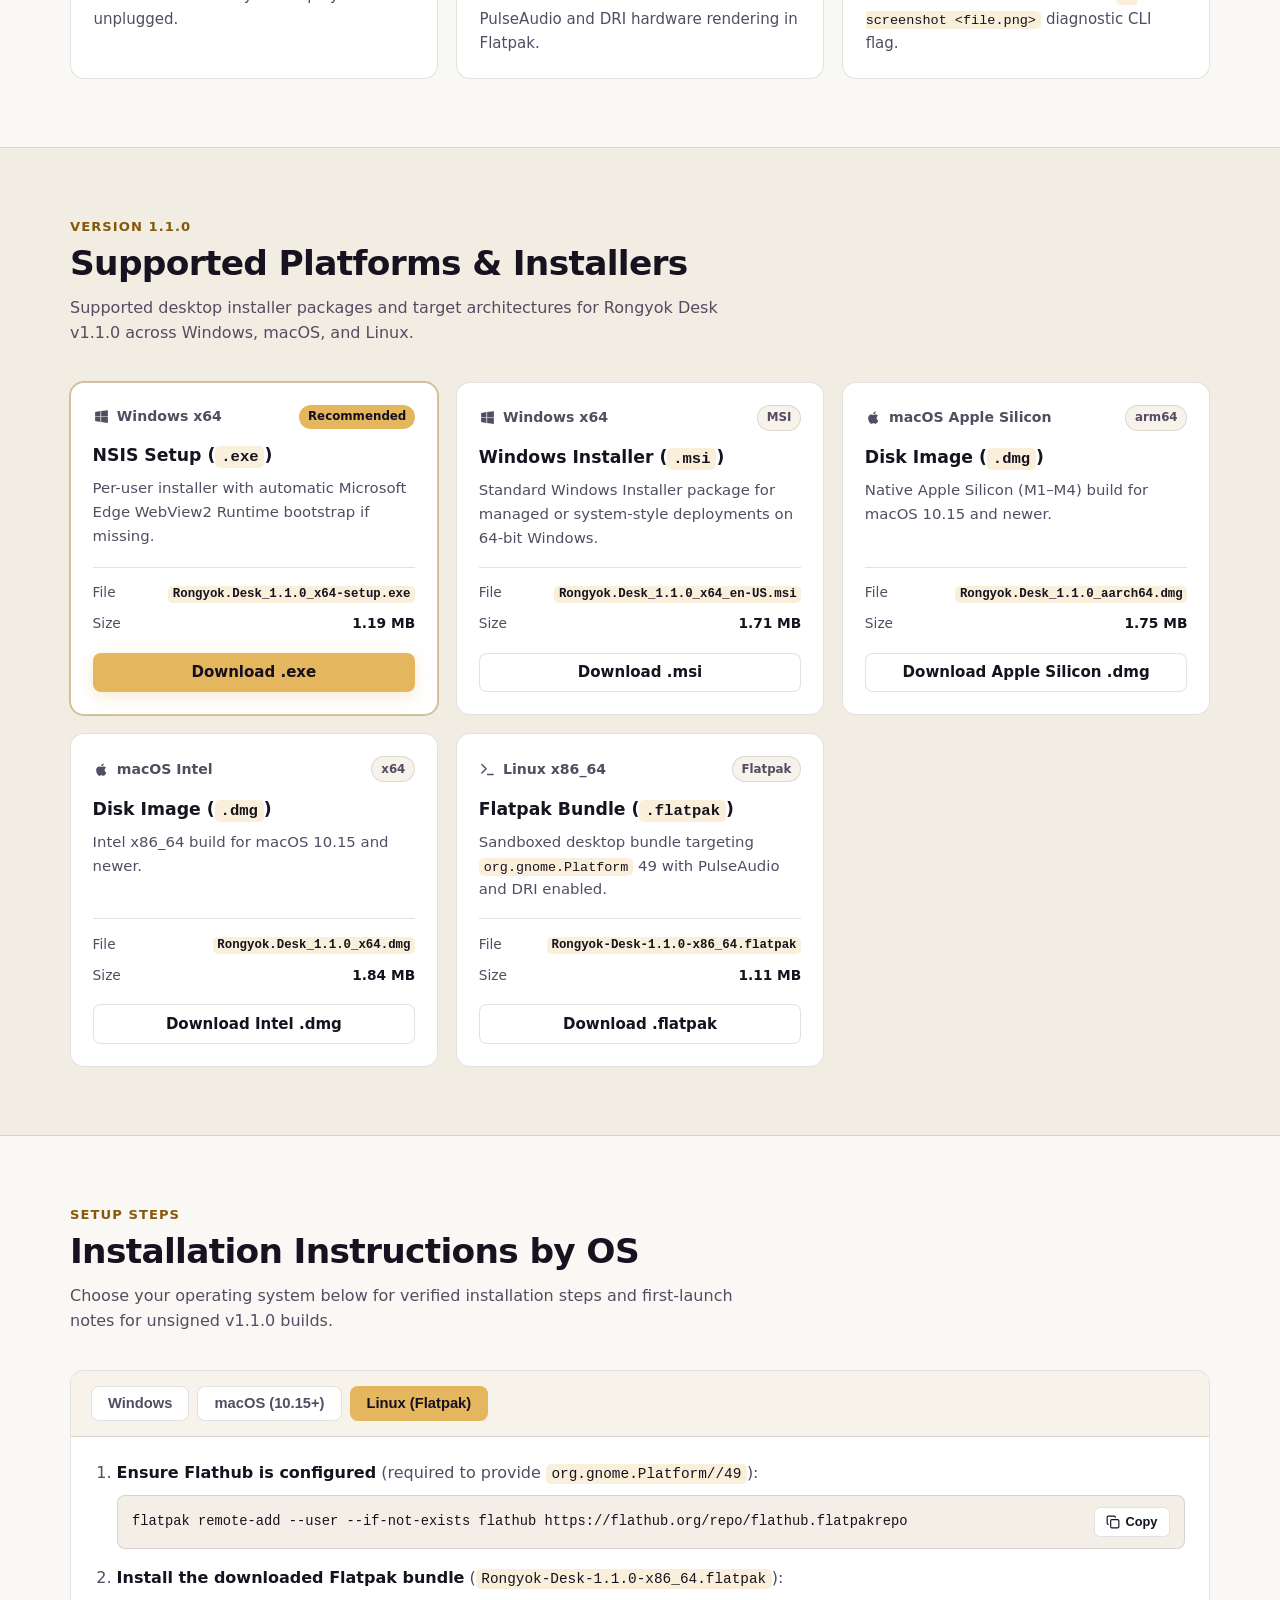
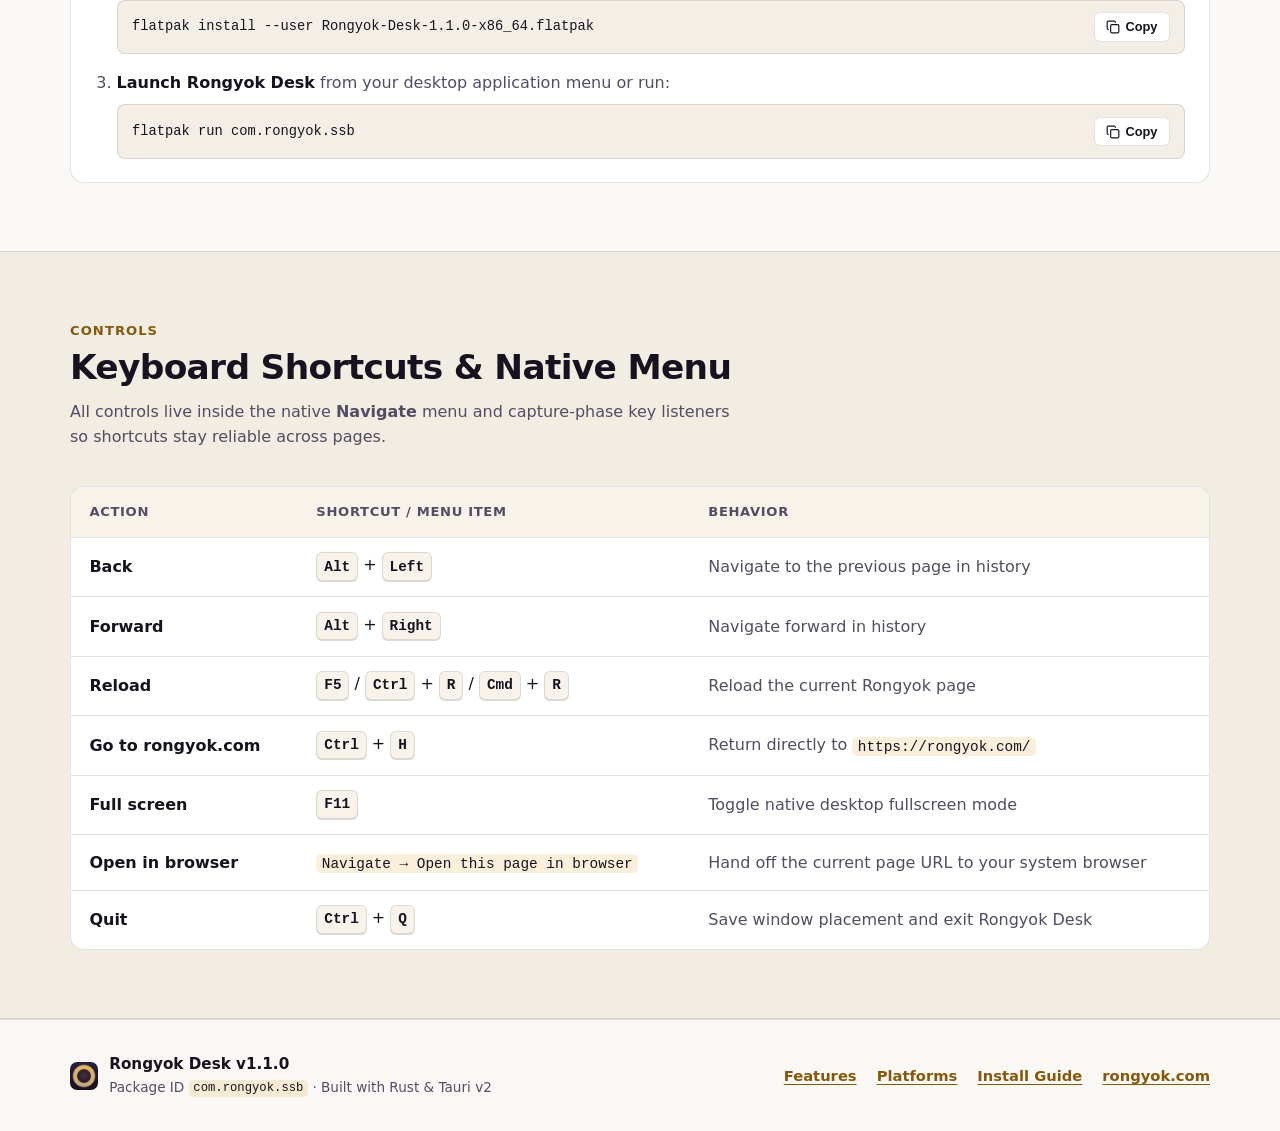
==== commit df9ed1af: "docs: update download links and sizes for v1.1.0" ====
--- a/docs/index.html
+++ b/docs/index.html
@@ -6,7 +6,7 @@
     <title>Rongyok Desk — Dedicated Desktop App for rongyok.com</title>
     <meta
       name="description"
-      content="Rongyok Desk v1.0.2 is a lightweight single-site desktop browser for rongyok.com built with Rust and Tauri v2, available for Windows, macOS, and Linux."
+      content="Rongyok Desk v1.1.0 is a lightweight single-site desktop browser for rongyok.com built with Rust and Tauri v2, available for Windows, macOS, and Linux."
     />
     <meta name="color-scheme" content="dark light" />
     <link rel="icon" type="image/png" href="./assets/icon.png" />
@@ -46,7 +46,7 @@
           />
           <span class="brand-text">
             <span class="brand-name">Rongyok Desk</span>
-            <span class="brand-version">v1.0.2</span>
+            <span class="brand-version">v1.1.0</span>
           </span>
         </a>
 
@@ -155,7 +155,7 @@
           <div class="hero-copy">
             <div class="hero-badge">
               <span class="badge-dot" aria-hidden="true"></span>
-              <span>Version 1.0.2 · Rust + Tauri v2 · Windows, macOS &amp; Linux</span>
+              <span>Version 1.1.0 · Rust + Tauri v2 · Windows, macOS &amp; Linux</span>
             </div>
 
             <h1>
@@ -404,11 +404,11 @@
       <section class="section section-alt" id="downloads">
         <div class="container">
           <div class="section-header">
-            <p class="section-eyebrow">Version 1.0.2</p>
+            <p class="section-eyebrow">Version 1.1.0</p>
             <h2>Supported Platforms &amp; Installers</h2>
             <p class="section-subtitle">
               Supported desktop installer packages and target architectures for
-              Rongyok Desk v1.0.2 across Windows, macOS, and Linux.
+              Rongyok Desk v1.1.0 across Windows, macOS, and Linux.
             </p>
           </div>
 
@@ -433,7 +433,7 @@
               <dl class="asset-meta">
                 <div>
                   <dt>File</dt>
-                  <dd><code>Rongyok.Desk_1.0.2_x64-setup.exe</code></dd>
+                  <dd><code>Rongyok.Desk_1.1.0_x64-setup.exe</code></dd>
                 </div>
                 <div>
                   <dt>Size</dt>
@@ -442,7 +442,7 @@
               </dl>
               <a
                 class="btn btn-primary btn-block"
-                href="https://github.com/EEMEEMMEEx/rongyok-desk/releases/download/untagged-64ea1f088167a8283cd3/Rongyok.Desk_1.0.2_x64-setup.exe"
+                href="https://github.com/EEMEEMMEEx/rongyok-desk/releases/latest/download/Rongyok.Desk_1.1.0_x64-setup.exe"
                 target="_blank"
                 rel="noopener noreferrer"
               >
@@ -470,16 +470,16 @@
               <dl class="asset-meta">
                 <div>
                   <dt>File</dt>
-                  <dd><code>Rongyok.Desk_1.0.2_x64_en-US.msi</code></dd>
+                  <dd><code>Rongyok.Desk_1.1.0_x64_en-US.msi</code></dd>
                 </div>
                 <div>
                   <dt>Size</dt>
-                  <dd>1.70 MB</dd>
+                  <dd>1.71 MB</dd>
                 </div>
               </dl>
               <a
                 class="btn btn-secondary btn-block"
-                href="https://github.com/EEMEEMMEEx/rongyok-desk/releases/download/untagged-64ea1f088167a8283cd3/Rongyok.Desk_1.0.2_x64_en-US.msi"
+                href="https://github.com/EEMEEMMEEx/rongyok-desk/releases/latest/download/Rongyok.Desk_1.1.0_x64_en-US.msi"
                 target="_blank"
                 rel="noopener noreferrer"
               >
@@ -506,16 +506,16 @@
               <dl class="asset-meta">
                 <div>
                   <dt>File</dt>
-                  <dd><code>Rongyok.Desk_1.0.2_aarch64.dmg</code></dd>
+                  <dd><code>Rongyok.Desk_1.1.0_aarch64.dmg</code></dd>
                 </div>
                 <div>
                   <dt>Size</dt>
-                  <dd>1.74 MB</dd>
+                  <dd>1.75 MB</dd>
                 </div>
               </dl>
               <a
                 class="btn btn-secondary btn-block"
-                href="https://github.com/EEMEEMMEEx/rongyok-desk/releases/download/untagged-64ea1f088167a8283cd3/Rongyok.Desk_1.0.2_aarch64.dmg"
+                href="https://github.com/EEMEEMMEEx/rongyok-desk/releases/latest/download/Rongyok.Desk_1.1.0_aarch64.dmg"
                 target="_blank"
                 rel="noopener noreferrer"
               >
@@ -542,16 +542,16 @@
               <dl class="asset-meta">
                 <div>
                   <dt>File</dt>
-                  <dd><code>Rongyok.Desk_1.0.2_x64.dmg</code></dd>
+                  <dd><code>Rongyok.Desk_1.1.0_x64.dmg</code></dd>
                 </div>
                 <div>
                   <dt>Size</dt>
-                  <dd>1.83 MB</dd>
+                  <dd>1.84 MB</dd>
                 </div>
               </dl>
               <a
                 class="btn btn-secondary btn-block"
-                href="https://github.com/EEMEEMMEEx/rongyok-desk/releases/download/untagged-64ea1f088167a8283cd3/Rongyok.Desk_1.0.2_x64.dmg"
+                href="https://github.com/EEMEEMMEEx/rongyok-desk/releases/latest/download/Rongyok.Desk_1.1.0_x64.dmg"
                 target="_blank"
                 rel="noopener noreferrer"
               >
@@ -586,16 +586,16 @@
               <dl class="asset-meta">
                 <div>
                   <dt>File</dt>
-                  <dd><code>Rongyok-Desk-1.0.2-x86_64.flatpak</code></dd>
+                  <dd><code>Rongyok-Desk-1.1.0-x86_64.flatpak</code></dd>
                 </div>
                 <div>
                   <dt>Size</dt>
-                  <dd>1.10 MB</dd>
+                  <dd>1.11 MB</dd>
                 </div>
               </dl>
               <a
                 class="btn btn-secondary btn-block"
-                href="https://github.com/EEMEEMMEEx/rongyok-desk/releases/download/untagged-64ea1f088167a8283cd3/Rongyok-Desk-1.0.2-x86_64.flatpak"
+                href="https://github.com/EEMEEMMEEx/rongyok-desk/releases/latest/download/Rongyok-Desk-1.1.0-x86_64.flatpak"
                 target="_blank"
                 rel="noopener noreferrer"
               >
@@ -613,7 +613,7 @@
             <h2>Installation Instructions by OS</h2>
             <p class="section-subtitle">
               Choose your operating system below for verified installation steps
-              and first-launch notes for unsigned v1.0.2 builds.
+              and first-launch notes for unsigned v1.1.0 builds.
             </p>
           </div>
 
@@ -663,8 +663,8 @@
               <ol class="install-steps">
                 <li>
                   <strong>Choose your installer package:</strong> Use
-                  <code>Rongyok.Desk_1.0.2_x64-setup.exe</code> (recommended
-                  per-user installer) or <code>Rongyok.Desk_1.0.2_x64_en-US.msi</code>.
+                  <code>Rongyok.Desk_1.1.0_x64-setup.exe</code> (recommended
+                  per-user installer) or <code>Rongyok.Desk_1.1.0_x64_en-US.msi</code>.
                 </li>
                 <li>
                   <strong>Run the installer:</strong> The NSIS
@@ -674,7 +674,7 @@
                 </li>
                 <li>
                   <strong>First-launch SmartScreen prompt:</strong> Because
-                  <code>v1.0.2</code> binaries are unsigned, Windows
+                  <code>v1.1.0</code> binaries are unsigned, Windows
                   SmartScreen may warn on first run. Click
                   <strong>More info</strong> and then <strong>Run anyway</strong>.
                 </li>
@@ -691,8 +691,8 @@
               <ol class="install-steps">
                 <li>
                   <strong>Download the matching disk image:</strong> Choose
-                  <code>Rongyok.Desk_1.0.2_aarch64.dmg</code> for Apple Silicon
-                  (M1–M4) or <code>Rongyok.Desk_1.0.2_x64.dmg</code> for Intel
+                  <code>Rongyok.Desk_1.1.0_aarch64.dmg</code> for Apple Silicon
+                  (M1–M4) or <code>Rongyok.Desk_1.1.0_x64.dmg</code> for Intel
                   Macs (macOS 10.15+).
                 </li>
                 <li>
@@ -761,13 +761,13 @@
                 </li>
                 <li>
                   <strong>Install the downloaded Flatpak bundle</strong>
-                  (<code>Rongyok-Desk-1.0.2-x86_64.flatpak</code>):
+                  (<code>Rongyok-Desk-1.1.0-x86_64.flatpak</code>):
                   <div class="code-block">
-                    <pre><code>flatpak install --user Rongyok-Desk-1.0.2-x86_64.flatpak</code></pre>
+                    <pre><code>flatpak install --user Rongyok-Desk-1.1.0-x86_64.flatpak</code></pre>
                     <button
                       type="button"
                       class="copy-btn"
-                      data-copy="flatpak install --user Rongyok-Desk-1.0.2-x86_64.flatpak"
+                      data-copy="flatpak install --user Rongyok-Desk-1.1.0-x86_64.flatpak"
                       aria-label="Copy Flatpak install command"
                     >
                       <svg
@@ -922,7 +922,7 @@
             height="28"
           />
           <div>
-            <strong>Rongyok Desk v1.0.2</strong>
+            <strong>Rongyok Desk v1.1.0</strong>
             <span>Package ID <code>com.rongyok.ssb</code> · Built with Rust &amp; Tauri v2</span>
           </div>
         </div>
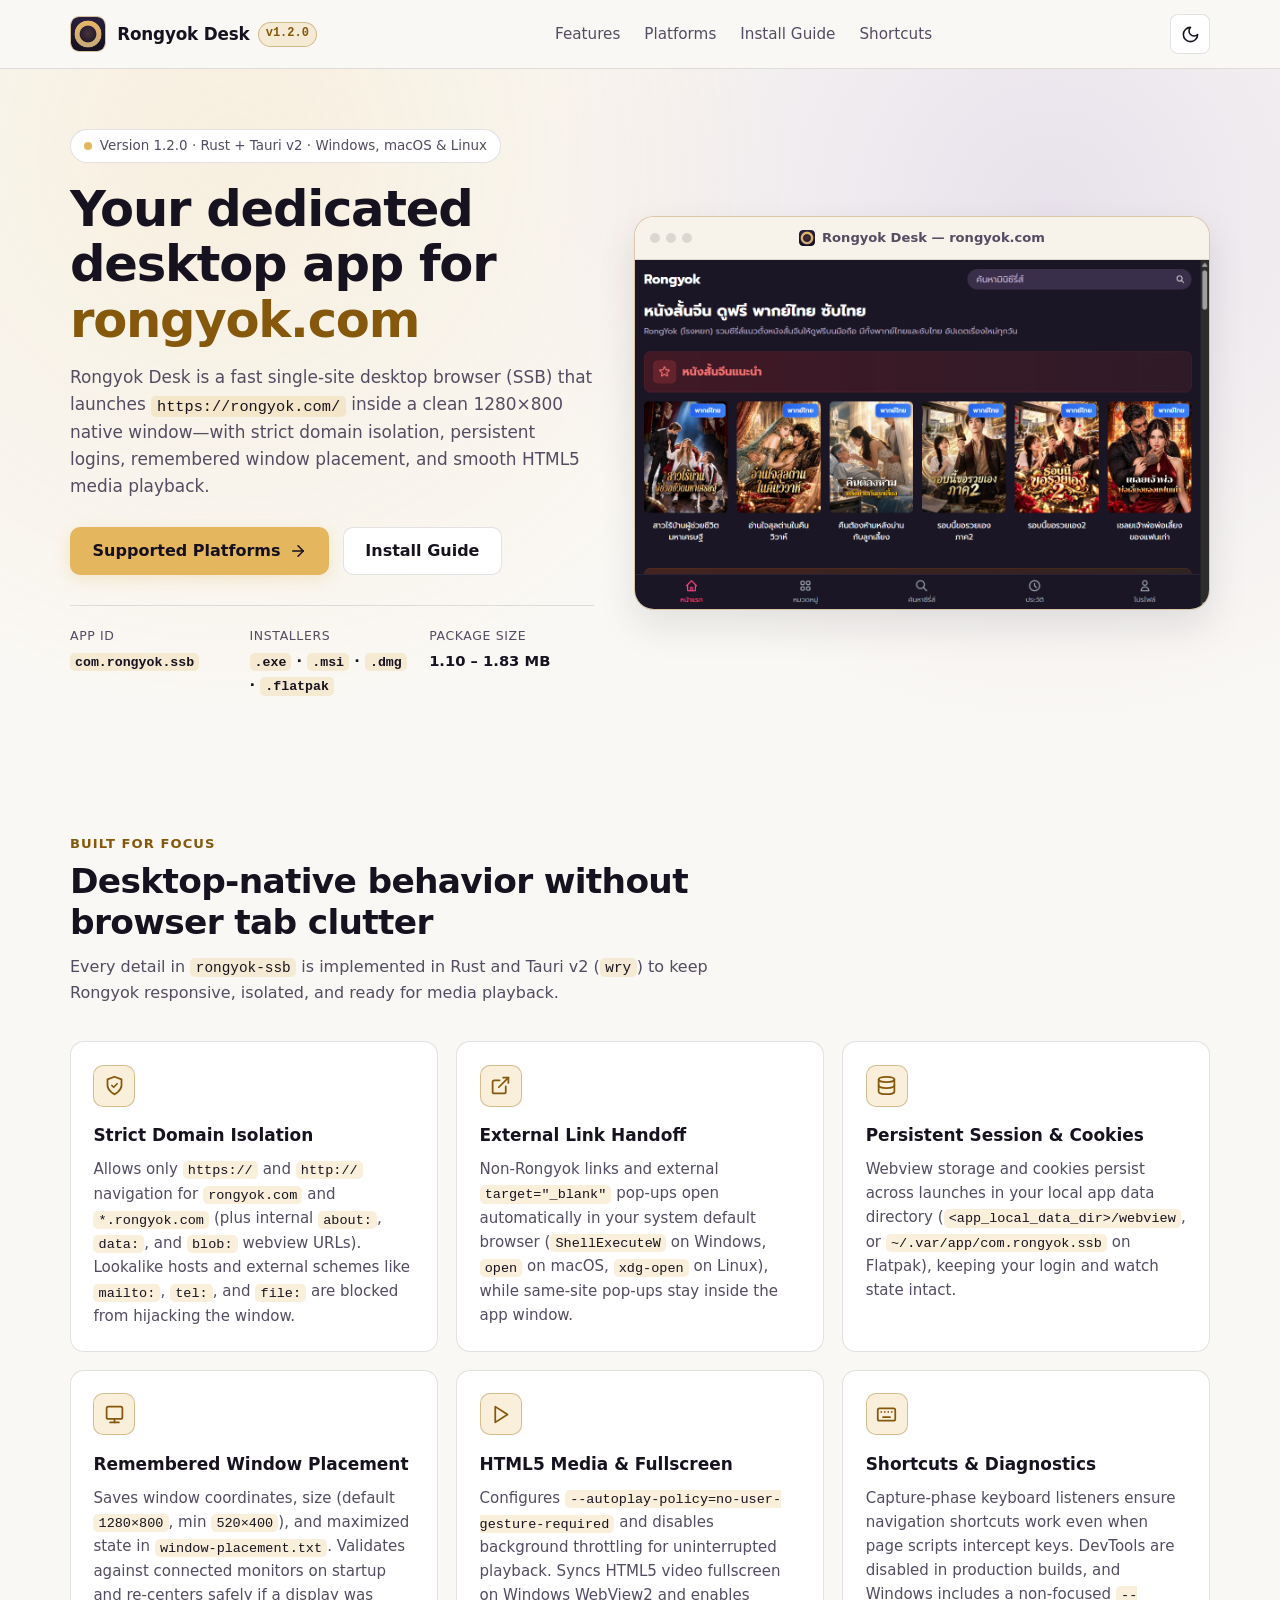
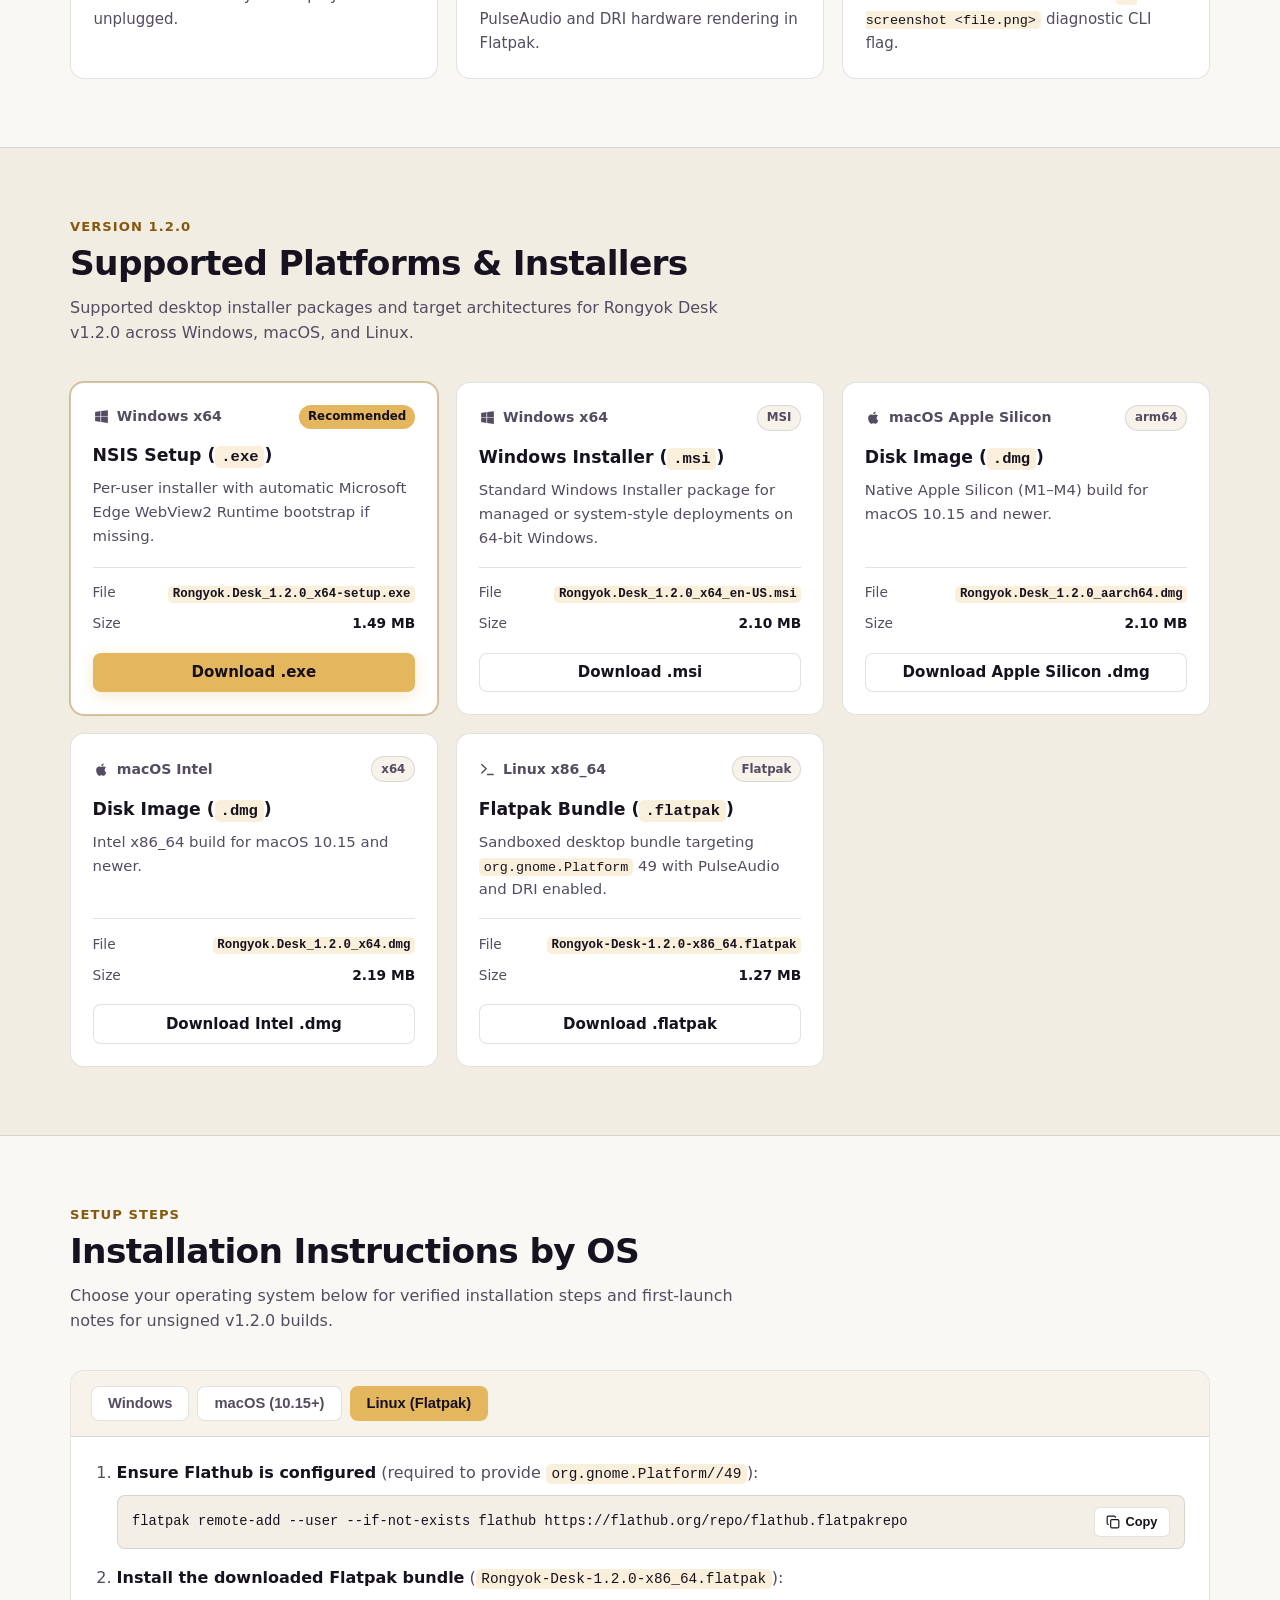
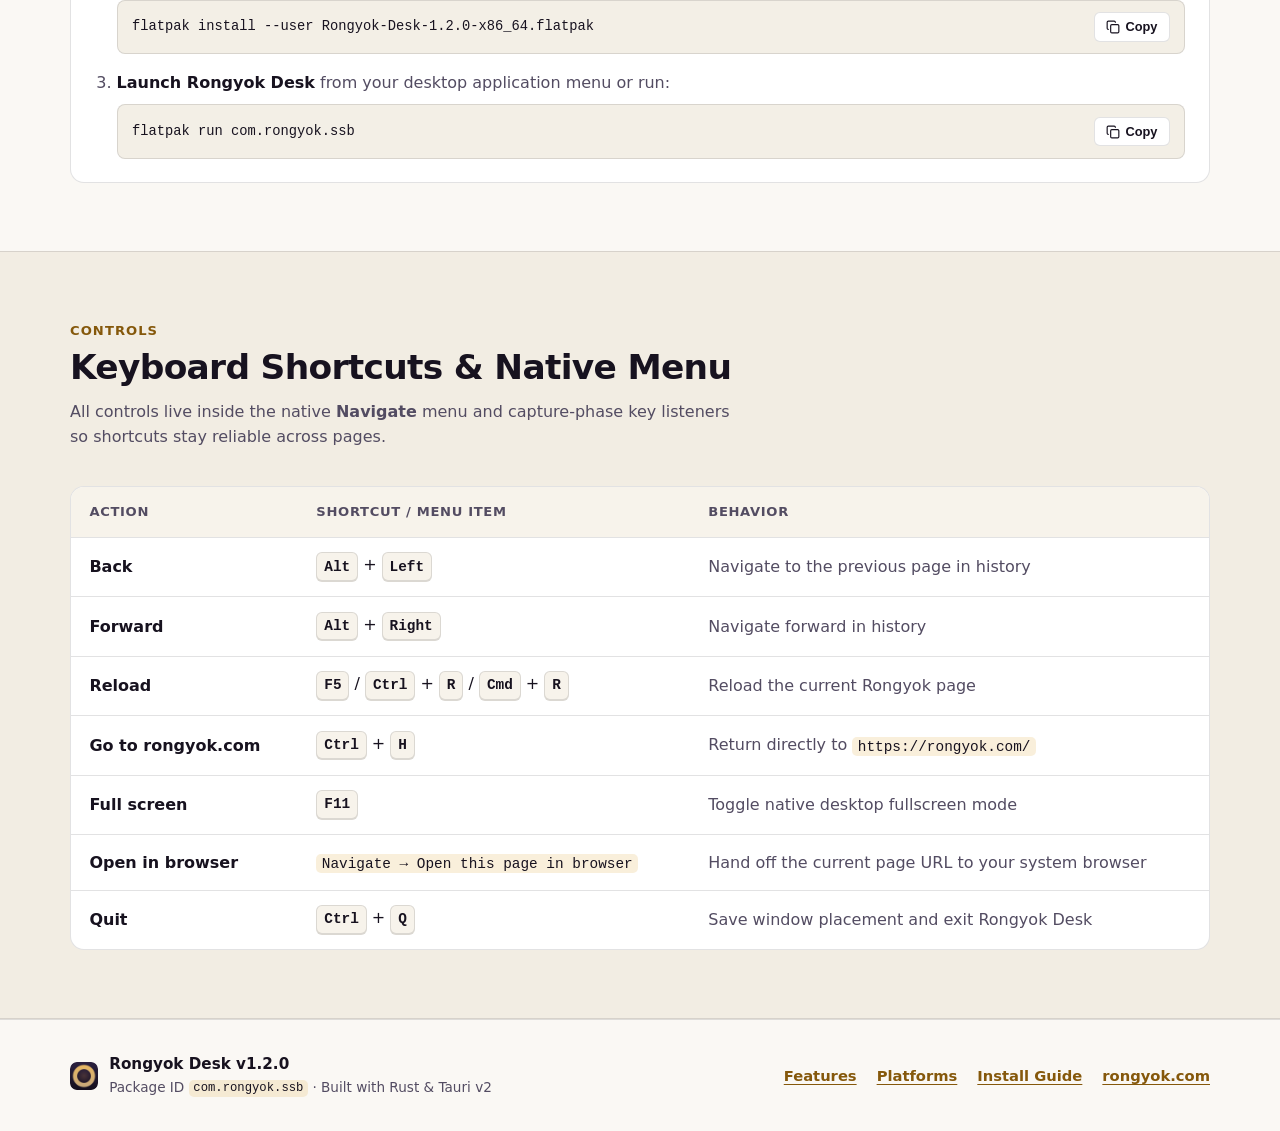
==== commit 9e0e96ec: "docs: update download links and sizes for v1.2.0" ====
--- a/docs/index.html
+++ b/docs/index.html
@@ -6,7 +6,7 @@
     <title>Rongyok Desk — Dedicated Desktop App for rongyok.com</title>
     <meta
       name="description"
-      content="Rongyok Desk v1.1.0 is a lightweight single-site desktop browser for rongyok.com built with Rust and Tauri v2, available for Windows, macOS, and Linux."
+      content="Rongyok Desk v1.2.0 is a lightweight single-site desktop browser for rongyok.com built with Rust and Tauri v2, available for Windows, macOS, and Linux."
     />
     <meta name="color-scheme" content="dark light" />
     <link rel="icon" type="image/png" href="./assets/icon.png" />
@@ -46,7 +46,7 @@
           />
           <span class="brand-text">
             <span class="brand-name">Rongyok Desk</span>
-            <span class="brand-version">v1.1.0</span>
+            <span class="brand-version">v1.2.0</span>
           </span>
         </a>
 
@@ -155,7 +155,7 @@
           <div class="hero-copy">
             <div class="hero-badge">
               <span class="badge-dot" aria-hidden="true"></span>
-              <span>Version 1.1.0 · Rust + Tauri v2 · Windows, macOS &amp; Linux</span>
+              <span>Version 1.2.0 · Rust + Tauri v2 · Windows, macOS &amp; Linux</span>
             </div>
 
             <h1>
@@ -404,11 +404,11 @@
       <section class="section section-alt" id="downloads">
         <div class="container">
           <div class="section-header">
-            <p class="section-eyebrow">Version 1.1.0</p>
+            <p class="section-eyebrow">Version 1.2.0</p>
             <h2>Supported Platforms &amp; Installers</h2>
             <p class="section-subtitle">
               Supported desktop installer packages and target architectures for
-              Rongyok Desk v1.1.0 across Windows, macOS, and Linux.
+              Rongyok Desk v1.2.0 across Windows, macOS, and Linux.
             </p>
           </div>
 
@@ -433,16 +433,16 @@
               <dl class="asset-meta">
                 <div>
                   <dt>File</dt>
-                  <dd><code>Rongyok.Desk_1.1.0_x64-setup.exe</code></dd>
+                  <dd><code>Rongyok.Desk_1.2.0_x64-setup.exe</code></dd>
                 </div>
                 <div>
                   <dt>Size</dt>
-                  <dd>1.19 MB</dd>
+                  <dd>1.49 MB</dd>
                 </div>
               </dl>
               <a
                 class="btn btn-primary btn-block"
-                href="https://github.com/EEMEEMMEEx/rongyok-desk/releases/latest/download/Rongyok.Desk_1.1.0_x64-setup.exe"
+                href="https://github.com/EEMEEMMEEx/rongyok-desk/releases/latest/download/Rongyok.Desk_1.2.0_x64-setup.exe"
                 target="_blank"
                 rel="noopener noreferrer"
               >
@@ -470,16 +470,16 @@
               <dl class="asset-meta">
                 <div>
                   <dt>File</dt>
-                  <dd><code>Rongyok.Desk_1.1.0_x64_en-US.msi</code></dd>
+                  <dd><code>Rongyok.Desk_1.2.0_x64_en-US.msi</code></dd>
                 </div>
                 <div>
                   <dt>Size</dt>
-                  <dd>1.71 MB</dd>
+                  <dd>2.10 MB</dd>
                 </div>
               </dl>
               <a
                 class="btn btn-secondary btn-block"
-                href="https://github.com/EEMEEMMEEx/rongyok-desk/releases/latest/download/Rongyok.Desk_1.1.0_x64_en-US.msi"
+                href="https://github.com/EEMEEMMEEx/rongyok-desk/releases/latest/download/Rongyok.Desk_1.2.0_x64_en-US.msi"
                 target="_blank"
                 rel="noopener noreferrer"
               >
@@ -506,16 +506,16 @@
               <dl class="asset-meta">
                 <div>
                   <dt>File</dt>
-                  <dd><code>Rongyok.Desk_1.1.0_aarch64.dmg</code></dd>
+                  <dd><code>Rongyok.Desk_1.2.0_aarch64.dmg</code></dd>
                 </div>
                 <div>
                   <dt>Size</dt>
-                  <dd>1.75 MB</dd>
+                  <dd>2.10 MB</dd>
                 </div>
               </dl>
               <a
                 class="btn btn-secondary btn-block"
-                href="https://github.com/EEMEEMMEEx/rongyok-desk/releases/latest/download/Rongyok.Desk_1.1.0_aarch64.dmg"
+                href="https://github.com/EEMEEMMEEx/rongyok-desk/releases/latest/download/Rongyok.Desk_1.2.0_aarch64.dmg"
                 target="_blank"
                 rel="noopener noreferrer"
               >
@@ -542,16 +542,16 @@
               <dl class="asset-meta">
                 <div>
                   <dt>File</dt>
-                  <dd><code>Rongyok.Desk_1.1.0_x64.dmg</code></dd>
+                  <dd><code>Rongyok.Desk_1.2.0_x64.dmg</code></dd>
                 </div>
                 <div>
                   <dt>Size</dt>
-                  <dd>1.84 MB</dd>
+                  <dd>2.19 MB</dd>
                 </div>
               </dl>
               <a
                 class="btn btn-secondary btn-block"
-                href="https://github.com/EEMEEMMEEx/rongyok-desk/releases/latest/download/Rongyok.Desk_1.1.0_x64.dmg"
+                href="https://github.com/EEMEEMMEEx/rongyok-desk/releases/latest/download/Rongyok.Desk_1.2.0_x64.dmg"
                 target="_blank"
                 rel="noopener noreferrer"
               >
@@ -586,16 +586,16 @@
               <dl class="asset-meta">
                 <div>
                   <dt>File</dt>
-                  <dd><code>Rongyok-Desk-1.1.0-x86_64.flatpak</code></dd>
+                  <dd><code>Rongyok-Desk-1.2.0-x86_64.flatpak</code></dd>
                 </div>
                 <div>
                   <dt>Size</dt>
-                  <dd>1.11 MB</dd>
+                  <dd>1.27 MB</dd>
                 </div>
               </dl>
               <a
                 class="btn btn-secondary btn-block"
-                href="https://github.com/EEMEEMMEEx/rongyok-desk/releases/latest/download/Rongyok-Desk-1.1.0-x86_64.flatpak"
+                href="https://github.com/EEMEEMMEEx/rongyok-desk/releases/latest/download/Rongyok-Desk-1.2.0-x86_64.flatpak"
                 target="_blank"
                 rel="noopener noreferrer"
               >
@@ -613,7 +613,7 @@
             <h2>Installation Instructions by OS</h2>
             <p class="section-subtitle">
               Choose your operating system below for verified installation steps
-              and first-launch notes for unsigned v1.1.0 builds.
+              and first-launch notes for unsigned v1.2.0 builds.
             </p>
           </div>
 
@@ -663,8 +663,8 @@
               <ol class="install-steps">
                 <li>
                   <strong>Choose your installer package:</strong> Use
-                  <code>Rongyok.Desk_1.1.0_x64-setup.exe</code> (recommended
-                  per-user installer) or <code>Rongyok.Desk_1.1.0_x64_en-US.msi</code>.
+                  <code>Rongyok.Desk_1.2.0_x64-setup.exe</code> (recommended
+                  per-user installer) or <code>Rongyok.Desk_1.2.0_x64_en-US.msi</code>.
                 </li>
                 <li>
                   <strong>Run the installer:</strong> The NSIS
@@ -674,7 +674,7 @@
                 </li>
                 <li>
                   <strong>First-launch SmartScreen prompt:</strong> Because
-                  <code>v1.1.0</code> binaries are unsigned, Windows
+                  <code>v1.2.0</code> binaries are unsigned, Windows
                   SmartScreen may warn on first run. Click
                   <strong>More info</strong> and then <strong>Run anyway</strong>.
                 </li>
@@ -691,8 +691,8 @@
               <ol class="install-steps">
                 <li>
                   <strong>Download the matching disk image:</strong> Choose
-                  <code>Rongyok.Desk_1.1.0_aarch64.dmg</code> for Apple Silicon
-                  (M1–M4) or <code>Rongyok.Desk_1.1.0_x64.dmg</code> for Intel
+                  <code>Rongyok.Desk_1.2.0_aarch64.dmg</code> for Apple Silicon
+                  (M1–M4) or <code>Rongyok.Desk_1.2.0_x64.dmg</code> for Intel
                   Macs (macOS 10.15+).
                 </li>
                 <li>
@@ -761,13 +761,13 @@
                 </li>
                 <li>
                   <strong>Install the downloaded Flatpak bundle</strong>
-                  (<code>Rongyok-Desk-1.1.0-x86_64.flatpak</code>):
+                  (<code>Rongyok-Desk-1.2.0-x86_64.flatpak</code>):
                   <div class="code-block">
-                    <pre><code>flatpak install --user Rongyok-Desk-1.1.0-x86_64.flatpak</code></pre>
+                    <pre><code>flatpak install --user Rongyok-Desk-1.2.0-x86_64.flatpak</code></pre>
                     <button
                       type="button"
                       class="copy-btn"
-                      data-copy="flatpak install --user Rongyok-Desk-1.1.0-x86_64.flatpak"
+                      data-copy="flatpak install --user Rongyok-Desk-1.2.0-x86_64.flatpak"
                       aria-label="Copy Flatpak install command"
                     >
                       <svg
@@ -922,7 +922,7 @@
             height="28"
           />
           <div>
-            <strong>Rongyok Desk v1.1.0</strong>
+            <strong>Rongyok Desk v1.2.0</strong>
             <span>Package ID <code>com.rongyok.ssb</code> · Built with Rust &amp; Tauri v2</span>
           </div>
         </div>
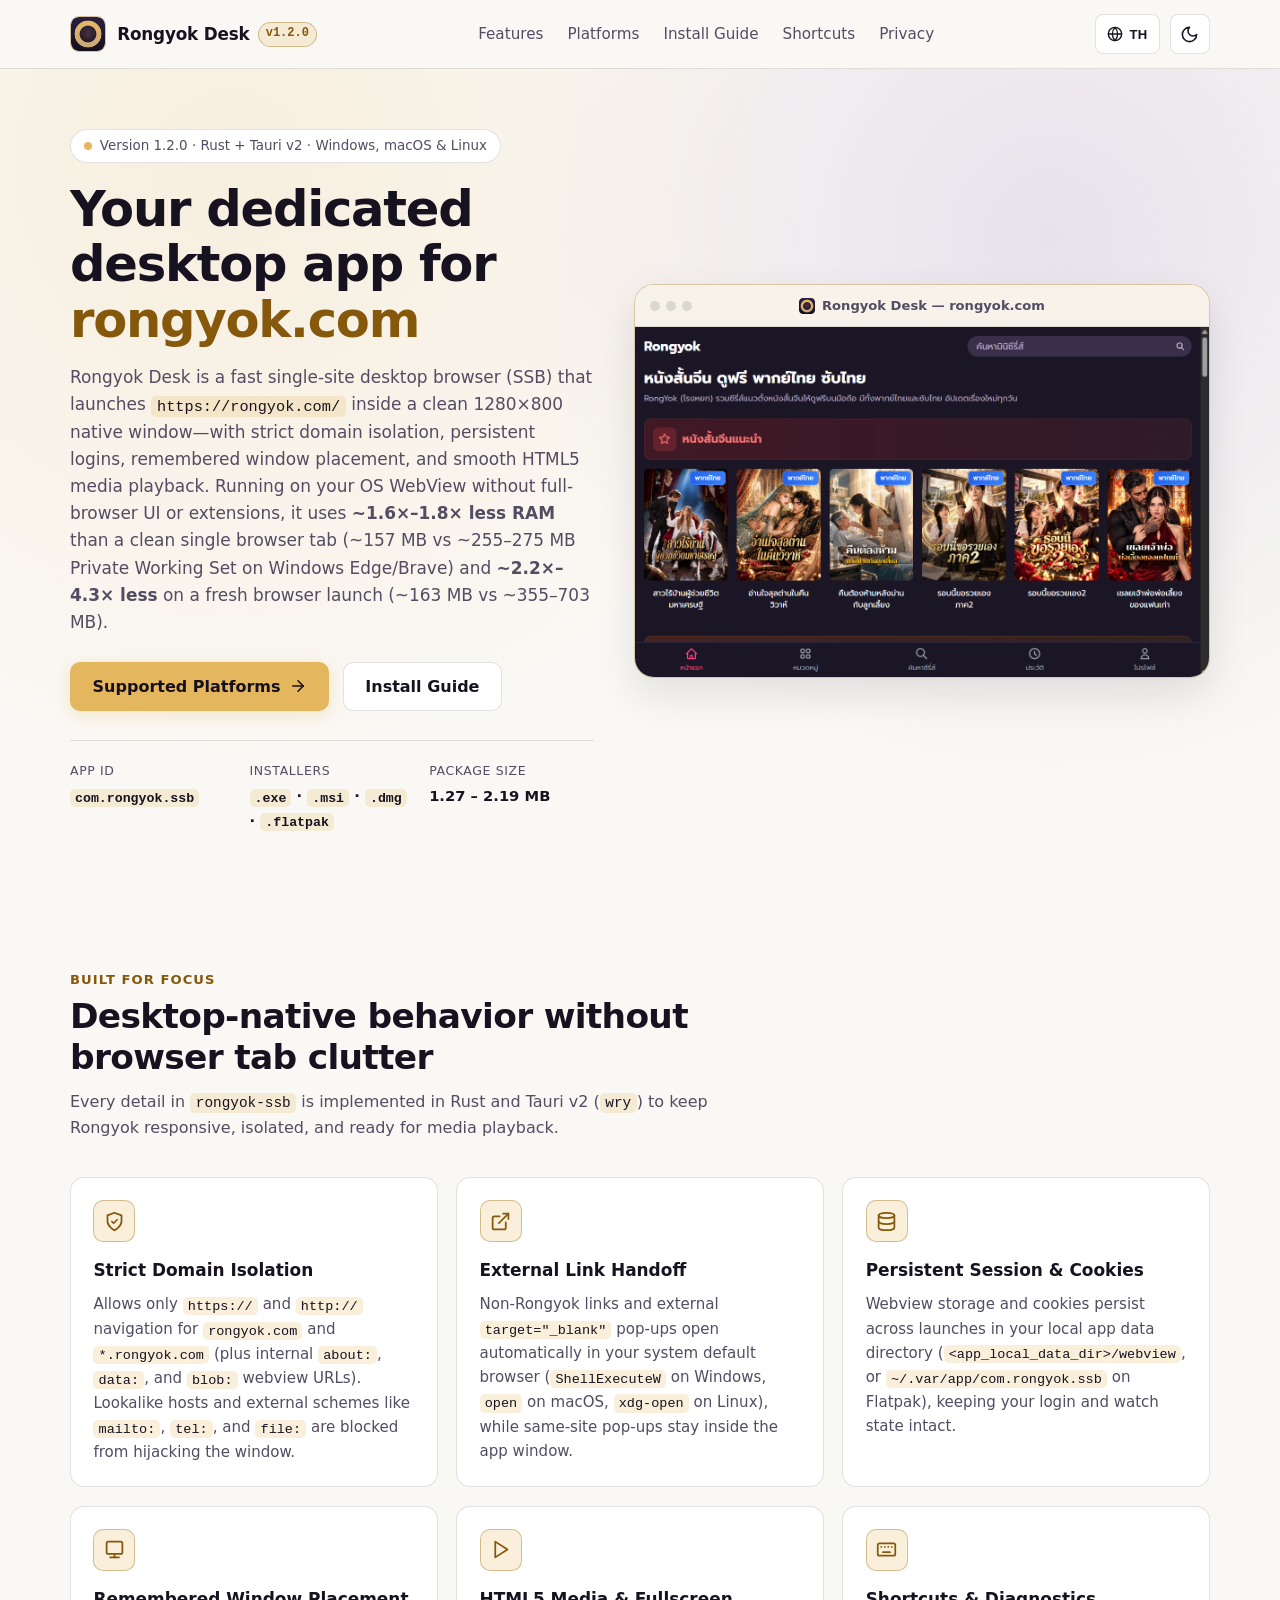
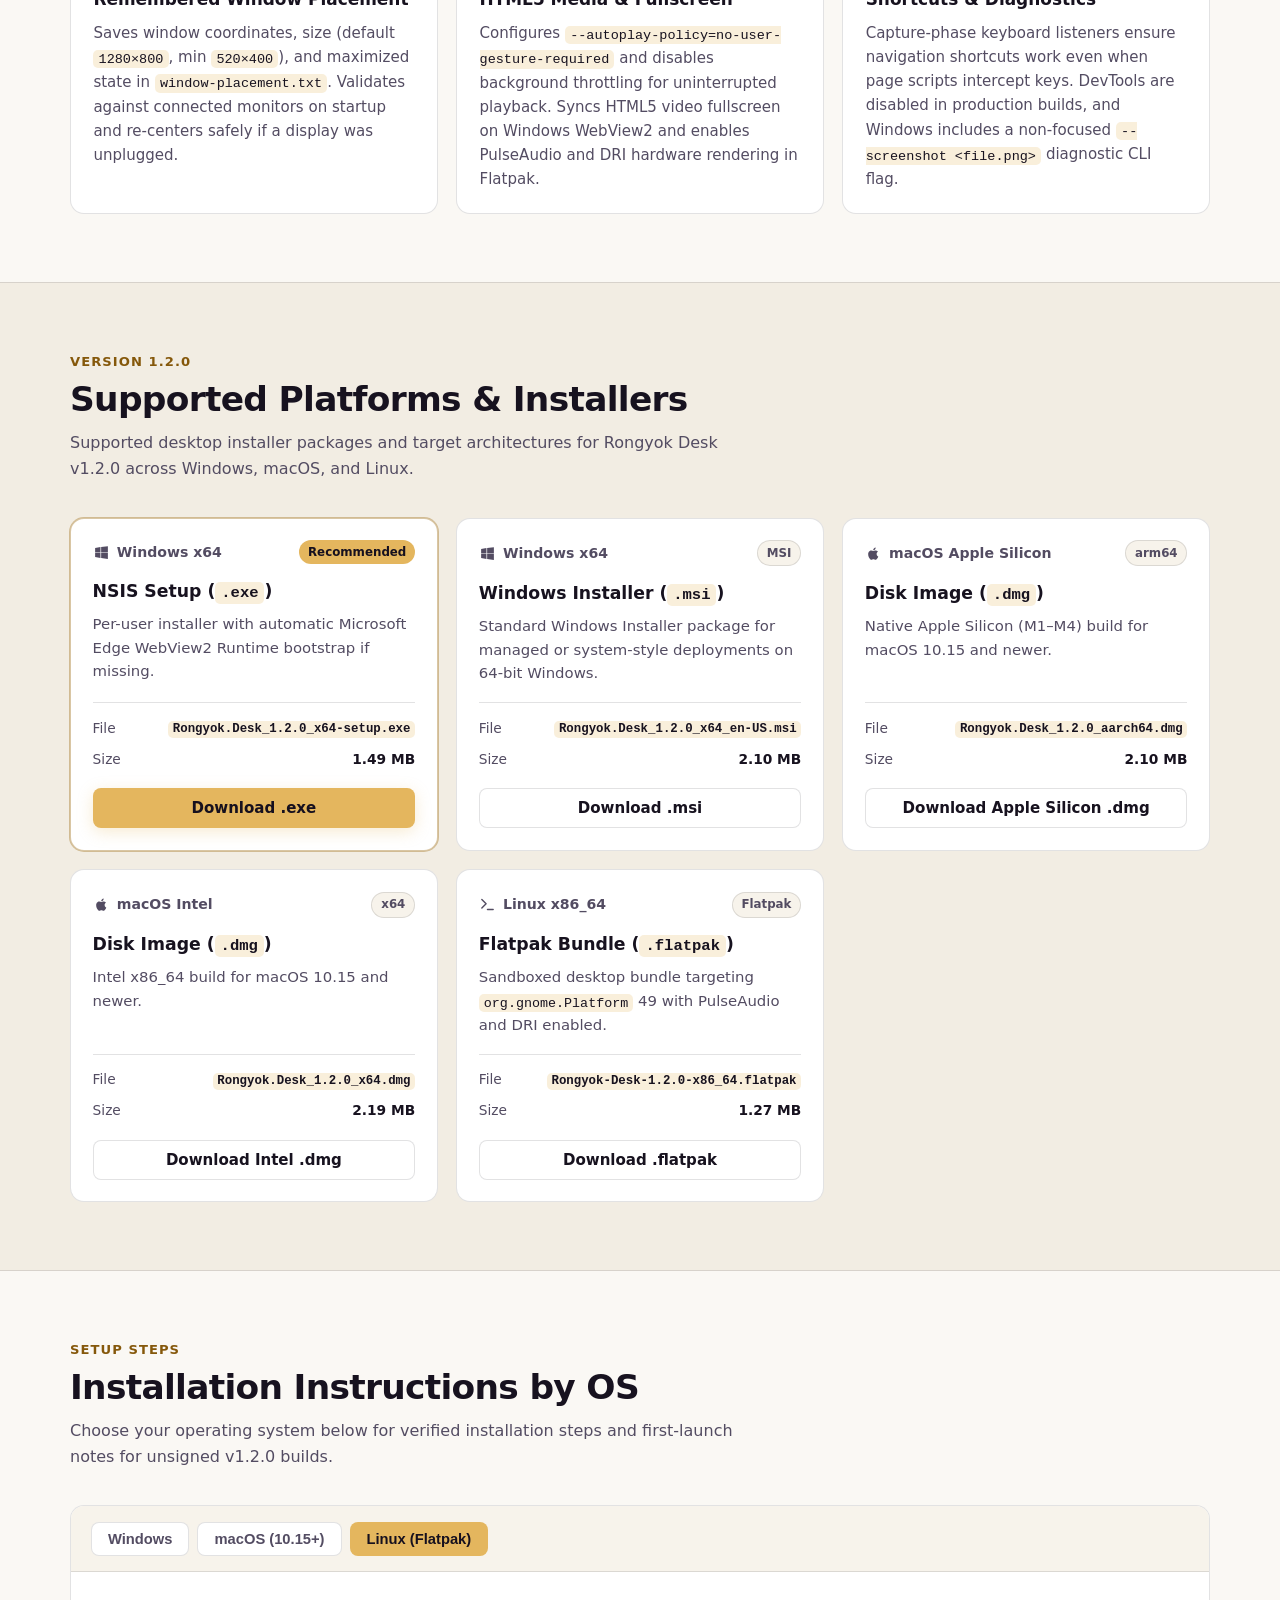
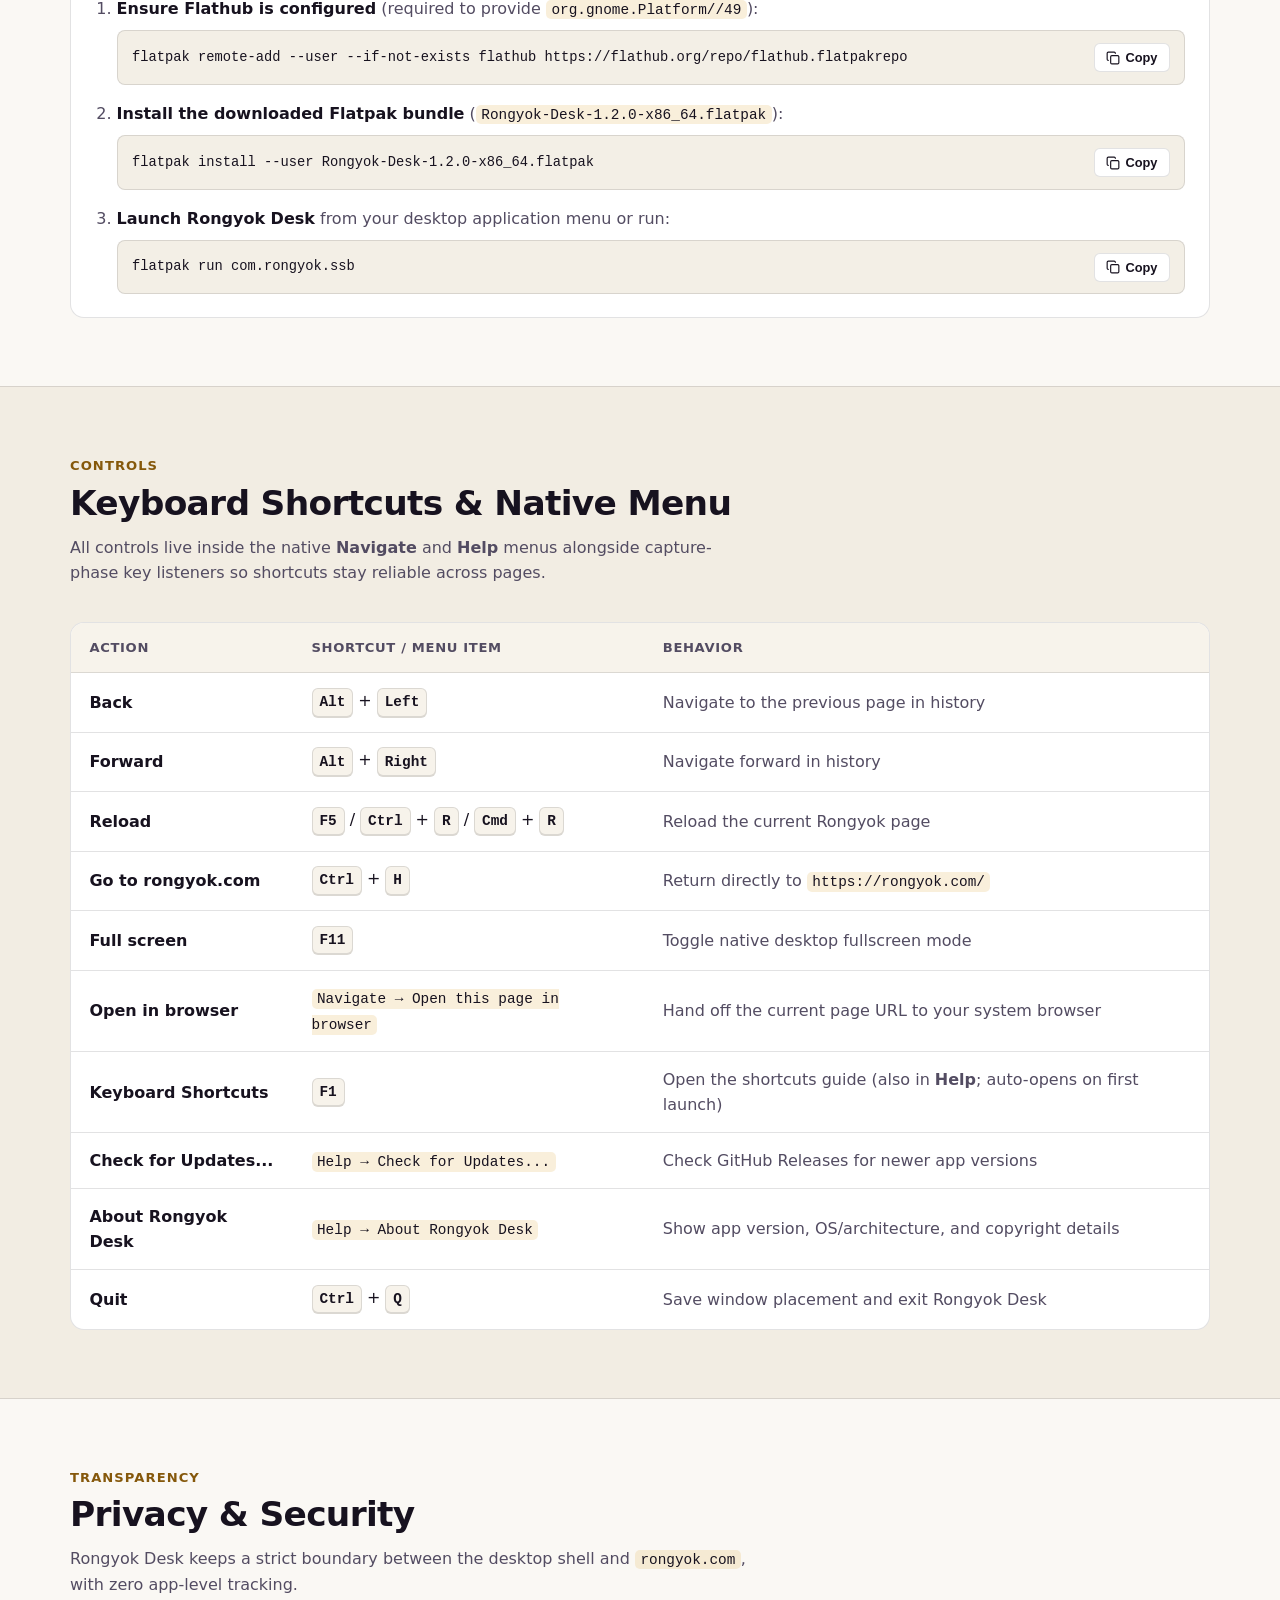
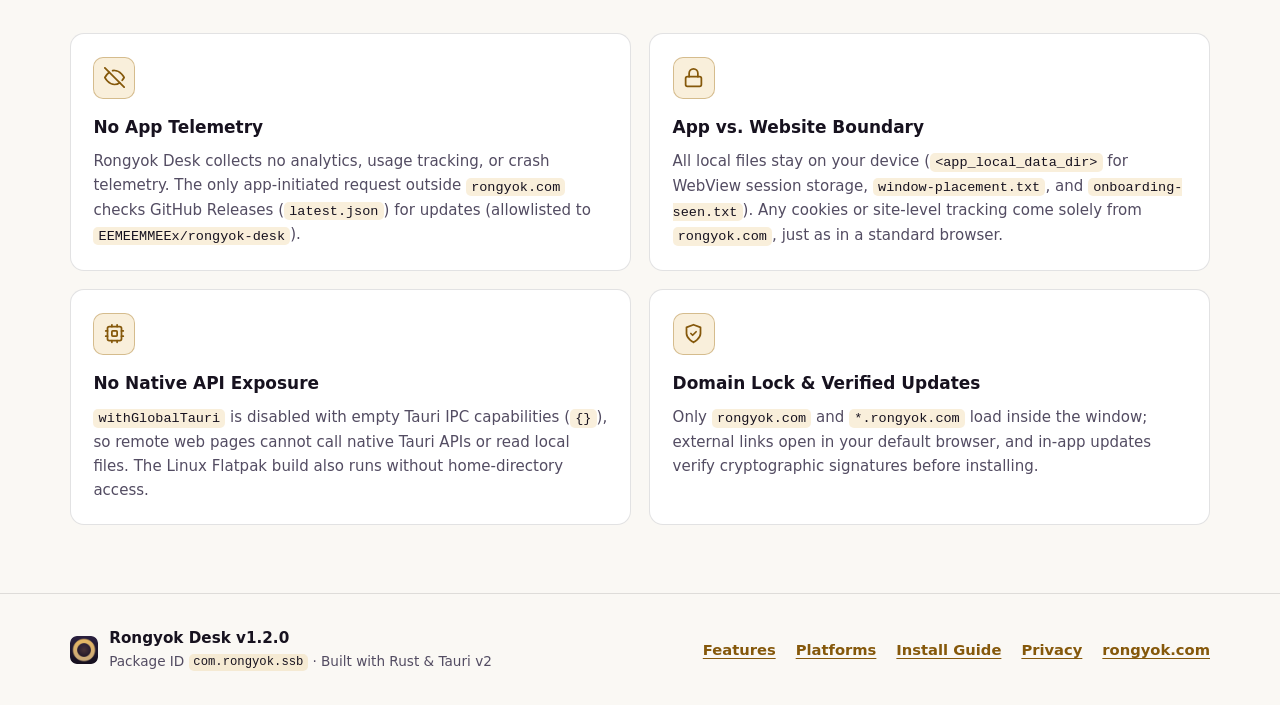
==== commit 420d6e8d: "feat: add changelog notes, bilingual docs, metainfo sync, and opt-in signing (v1.3.0)" ====
--- a/docs/index.html
+++ b/docs/index.html
@@ -24,8 +24,19 @@
                 ? "light"
                 : "dark";
           document.documentElement.setAttribute("data-theme", theme);
+          var savedLang = localStorage.getItem("rongyok-desk-lang");
+          var navLang = ((navigator.language || "") + "").toLowerCase();
+          var lang =
+            savedLang === "th" || savedLang === "en"
+              ? savedLang
+              : navLang.indexOf("th") === 0
+                ? "th"
+                : "en";
+          document.documentElement.setAttribute("data-lang", lang);
+          document.documentElement.setAttribute("lang", lang);
         } catch (_err) {
           document.documentElement.setAttribute("data-theme", "dark");
+          document.documentElement.setAttribute("data-lang", "en");
         }
       })();
     </script>
@@ -55,9 +66,34 @@
           <a href="#downloads">Platforms</a>
           <a href="#install">Install Guide</a>
           <a href="#shortcuts">Shortcuts</a>
+          <a href="#privacy">Privacy</a>
         </nav>
 
         <div class="nav-actions">
+          <button
+            type="button"
+            class="icon-btn lang-btn"
+            id="lang-toggle"
+            aria-label="Switch language to Thai"
+            aria-pressed="false"
+            title="Switch language (TH / EN)"
+          >
+            <svg
+              viewBox="0 0 24 24"
+              fill="none"
+              stroke="currentColor"
+              stroke-width="2"
+              stroke-linecap="round"
+              stroke-linejoin="round"
+              aria-hidden="true"
+            >
+              <circle cx="12" cy="12" r="10" />
+              <path d="M2 12h20" />
+              <path d="M12 2a15.3 15.3 0 0 1 4 10 15.3 15.3 0 0 1-4 10 15.3 15.3 0 0 1-4-10 15.3 15.3 0 0 1 4-10z" />
+            </svg>
+            <span id="lang-label">TH</span>
+          </button>
+
           <button
             type="button"
             class="icon-btn"
@@ -145,6 +181,7 @@
           <a href="#downloads">Platforms</a>
           <a href="#install">Install Guide</a>
           <a href="#shortcuts">Shortcuts</a>
+          <a href="#privacy">Privacy</a>
         </div>
       </div>
     </header>
@@ -166,9 +203,14 @@
             <p class="hero-lead">
               Rongyok Desk is a fast single-site desktop browser (SSB) that
               launches <code>https://rongyok.com/</code> inside a clean
-              1280&times;800 native window—with strict domain isolation,
+              1280&times;800 native window&mdash;with strict domain isolation,
               persistent logins, remembered window placement, and smooth HTML5
-              media playback.
+              media playback. Running on your OS WebView without full-browser UI
+              or extensions, it uses <strong>~1.6&times;&ndash;1.8&times; less RAM</strong>
+              than a clean single browser tab (~157 MB vs ~255&ndash;275 MB
+              Private Working Set on Windows Edge/Brave) and
+              <strong>~2.2&times;&ndash;4.3&times; less</strong> on a fresh
+              browser launch (~163 MB vs ~355&ndash;703 MB).
             </p>
 
             <div class="hero-actions">
@@ -204,7 +246,7 @@
               </div>
               <div>
                 <dt>Package Size</dt>
-                <dd>1.10 – 1.83 MB</dd>
+                <dd>1.27 – 2.19 MB</dd>
               </div>
             </dl>
           </div>
@@ -851,9 +893,9 @@
             <p class="section-eyebrow">Controls</p>
             <h2>Keyboard Shortcuts &amp; Native Menu</h2>
             <p class="section-subtitle">
-              All controls live inside the native <strong>Navigate</strong> menu
-              and capture-phase key listeners so shortcuts stay reliable across
-              pages.
+              All controls live inside the native <strong>Navigate</strong> and
+              <strong>Help</strong> menus alongside capture-phase key listeners
+              so shortcuts stay reliable across pages.
             </p>
           </div>
 
@@ -901,12 +943,146 @@
                   <td>Hand off the current page URL to your system browser</td>
                 </tr>
                 <tr>
+                  <td>Keyboard Shortcuts</td>
+                  <td><kbd>F1</kbd></td>
+                  <td>Open the shortcuts guide (also in <strong>Help</strong>; auto-opens on first launch)</td>
+                </tr>
+                <tr>
+                  <td>Check for Updates...</td>
+                  <td><code>Help &rarr; Check for Updates...</code></td>
+                  <td>Check GitHub Releases for newer app versions</td>
+                </tr>
+                <tr>
+                  <td>About Rongyok Desk</td>
+                  <td><code>Help &rarr; About Rongyok Desk</code></td>
+                  <td>Show app version, OS/architecture, and copyright details</td>
+                </tr>
+                <tr>
                   <td>Quit</td>
                   <td><kbd>Ctrl</kbd> + <kbd>Q</kbd></td>
                   <td>Save window placement and exit Rongyok Desk</td>
                 </tr>
               </tbody>
             </table>
+          </div>
+        </div>
+      </section>
+
+      <section class="section" id="privacy">
+        <div class="container">
+          <div class="section-header">
+            <p class="section-eyebrow">Transparency</p>
+            <h2>Privacy &amp; Security</h2>
+            <p class="section-subtitle">
+              Rongyok Desk keeps a strict boundary between the desktop shell and
+              <code>rongyok.com</code>, with zero app-level tracking.
+            </p>
+          </div>
+
+          <div class="privacy-grid">
+            <article class="card feature-card">
+              <div class="feature-icon" aria-hidden="true">
+                <svg
+                  viewBox="0 0 24 24"
+                  fill="none"
+                  stroke="currentColor"
+                  stroke-width="2"
+                  stroke-linecap="round"
+                  stroke-linejoin="round"
+                >
+                  <path d="M17.94 17.94A10.07 10.07 0 0 1 12 20c-7 0-11-8-11-8a18.45 18.45 0 0 1 5.06-5.94" />
+                  <path d="M9.9 4.24A9.12 9.12 0 0 1 12 4c7 0 11 8 11 8a18.5 18.5 0 0 1-2.16 3.19" />
+                  <path d="m1 1 22 22" />
+                </svg>
+              </div>
+              <h3>No App Telemetry</h3>
+              <p>
+                Rongyok Desk collects no analytics, usage tracking, or crash
+                telemetry. The only app-initiated request outside
+                <code>rongyok.com</code> checks GitHub Releases
+                (<code>latest.json</code>) for updates (allowlisted to
+                <code>EEMEEMMEEx/rongyok-desk</code>).
+              </p>
+            </article>
+
+            <article class="card feature-card">
+              <div class="feature-icon" aria-hidden="true">
+                <svg
+                  viewBox="0 0 24 24"
+                  fill="none"
+                  stroke="currentColor"
+                  stroke-width="2"
+                  stroke-linecap="round"
+                  stroke-linejoin="round"
+                >
+                  <rect width="18" height="11" x="3" y="11" rx="2" ry="2" />
+                  <path d="M7 11V7a5 5 0 0 1 10 0v4" />
+                </svg>
+              </div>
+              <h3>App vs. Website Boundary</h3>
+              <p>
+                All local files stay on your device
+                (<code>&lt;app_local_data_dir&gt;</code> for WebView session
+                storage, <code>window-placement.txt</code>, and
+                <code>onboarding-seen.txt</code>). Any cookies or site-level
+                tracking come solely from <code>rongyok.com</code>, just as in
+                a standard browser.
+              </p>
+            </article>
+
+            <article class="card feature-card">
+              <div class="feature-icon" aria-hidden="true">
+                <svg
+                  viewBox="0 0 24 24"
+                  fill="none"
+                  stroke="currentColor"
+                  stroke-width="2"
+                  stroke-linecap="round"
+                  stroke-linejoin="round"
+                >
+                  <rect width="16" height="16" x="4" y="4" rx="2" />
+                  <rect width="6" height="6" x="9" y="9" rx="1" />
+                  <path d="M15 2v2" />
+                  <path d="M9 2v2" />
+                  <path d="M20 15h2" />
+                  <path d="M20 9h2" />
+                  <path d="M15 20v2" />
+                  <path d="M9 20v2" />
+                  <path d="M2 15h2" />
+                  <path d="M2 9h2" />
+                </svg>
+              </div>
+              <h3>No Native API Exposure</h3>
+              <p>
+                <code>withGlobalTauri</code> is disabled with empty Tauri IPC
+                capabilities (<code>{}</code>), so remote web pages cannot call
+                native Tauri APIs or read local files. The Linux Flatpak build
+                also runs without home-directory access.
+              </p>
+            </article>
+
+            <article class="card feature-card">
+              <div class="feature-icon" aria-hidden="true">
+                <svg
+                  viewBox="0 0 24 24"
+                  fill="none"
+                  stroke="currentColor"
+                  stroke-width="2"
+                  stroke-linecap="round"
+                  stroke-linejoin="round"
+                >
+                  <path d="M12 22s8-4 8-10V5l-8-3-8 3v7c0 6 8 10 8 10" />
+                  <path d="m9 12 2 2 4-4" />
+                </svg>
+              </div>
+              <h3>Domain Lock &amp; Verified Updates</h3>
+              <p>
+                Only <code>rongyok.com</code> and <code>*.rongyok.com</code>
+                load inside the window; external links open in your default
+                browser, and in-app updates verify cryptographic signatures
+                before installing.
+              </p>
+            </article>
           </div>
         </div>
       </section>
@@ -930,6 +1106,7 @@
           <a href="#features">Features</a>
           <a href="#downloads">Platforms</a>
           <a href="#install">Install Guide</a>
+          <a href="#privacy">Privacy</a>
           <a
             href="https://rongyok.com/"
             target="_blank"
--- a/docs/styles.css
+++ b/docs/styles.css
@@ -235,6 +235,20 @@
   height: 19px;
 }
 
+.lang-btn {
+  width: auto;
+  padding: 0 0.68rem;
+  gap: 0.4rem;
+  font-size: 0.82rem;
+  font-weight: 700;
+  letter-spacing: 0.03em;
+}
+
+.lang-btn svg {
+  width: 16px;
+  height: 16px;
+}
+
 :root[data-theme="dark"] .icon-moon,
 :root[data-theme="light"] .icon-sun {
   display: none;
@@ -512,6 +526,12 @@
   gap: 1.15rem;
 }
 
+.privacy-grid {
+  display: grid;
+  grid-template-columns: repeat(2, minmax(0, 1fr));
+  gap: 1.15rem;
+}
+
 .feature-card {
   padding: 1.4rem;
 }
@@ -876,7 +896,8 @@
   }
 
   .feature-grid,
-  .platform-grid {
+  .platform-grid,
+  .privacy-grid {
     grid-template-columns: 1fr;
   }
 
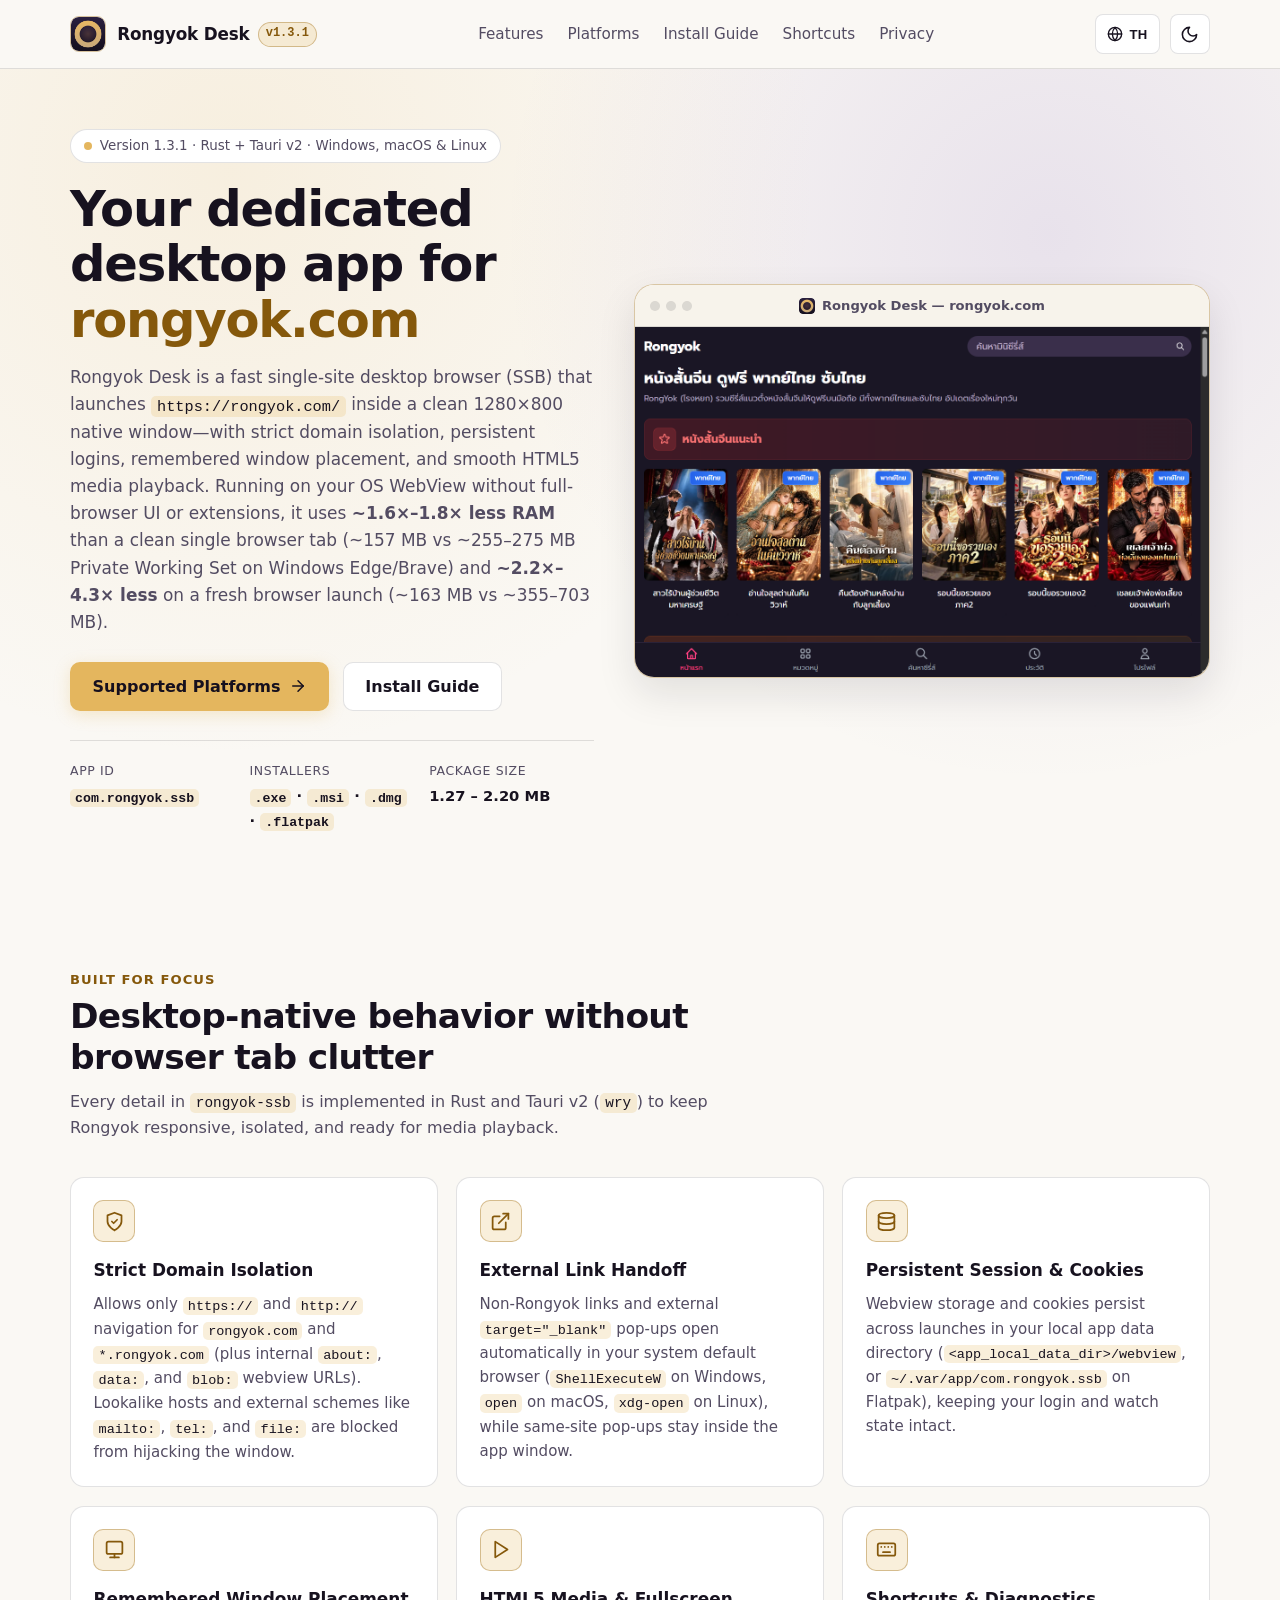
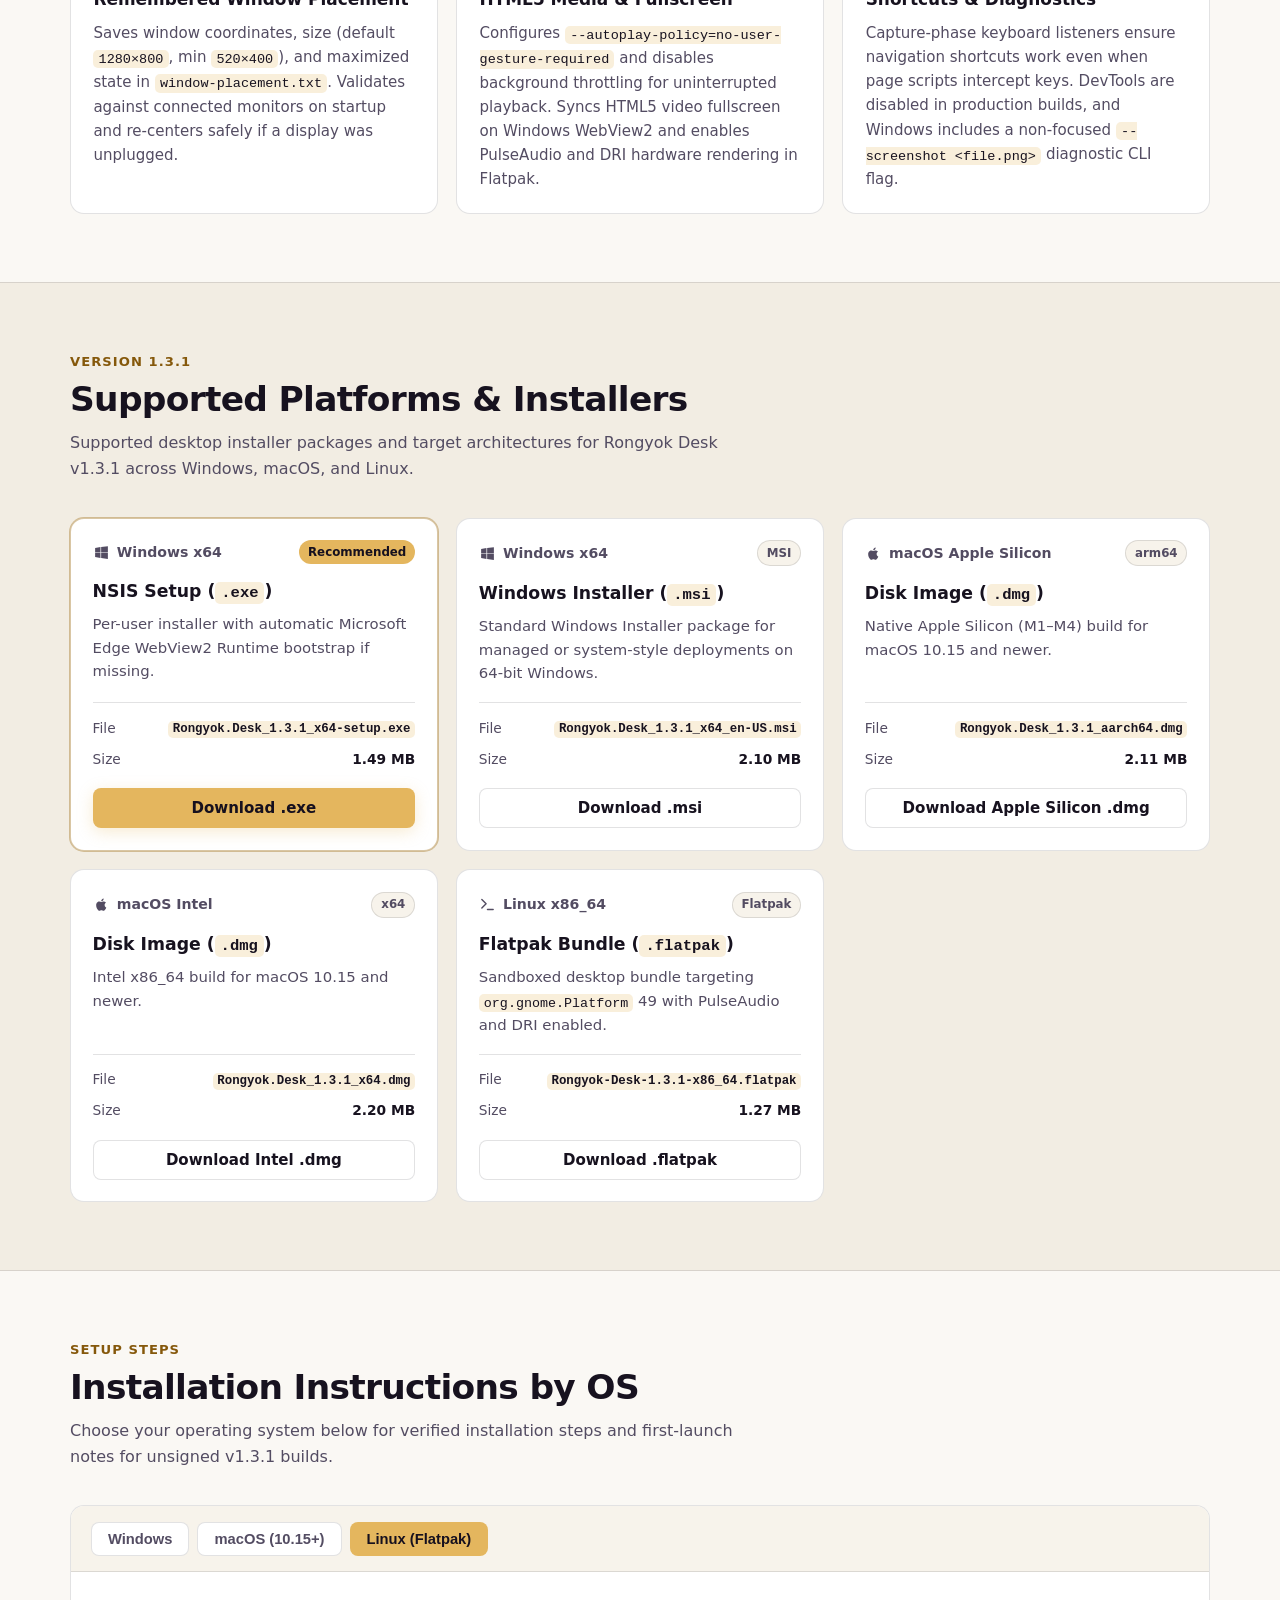
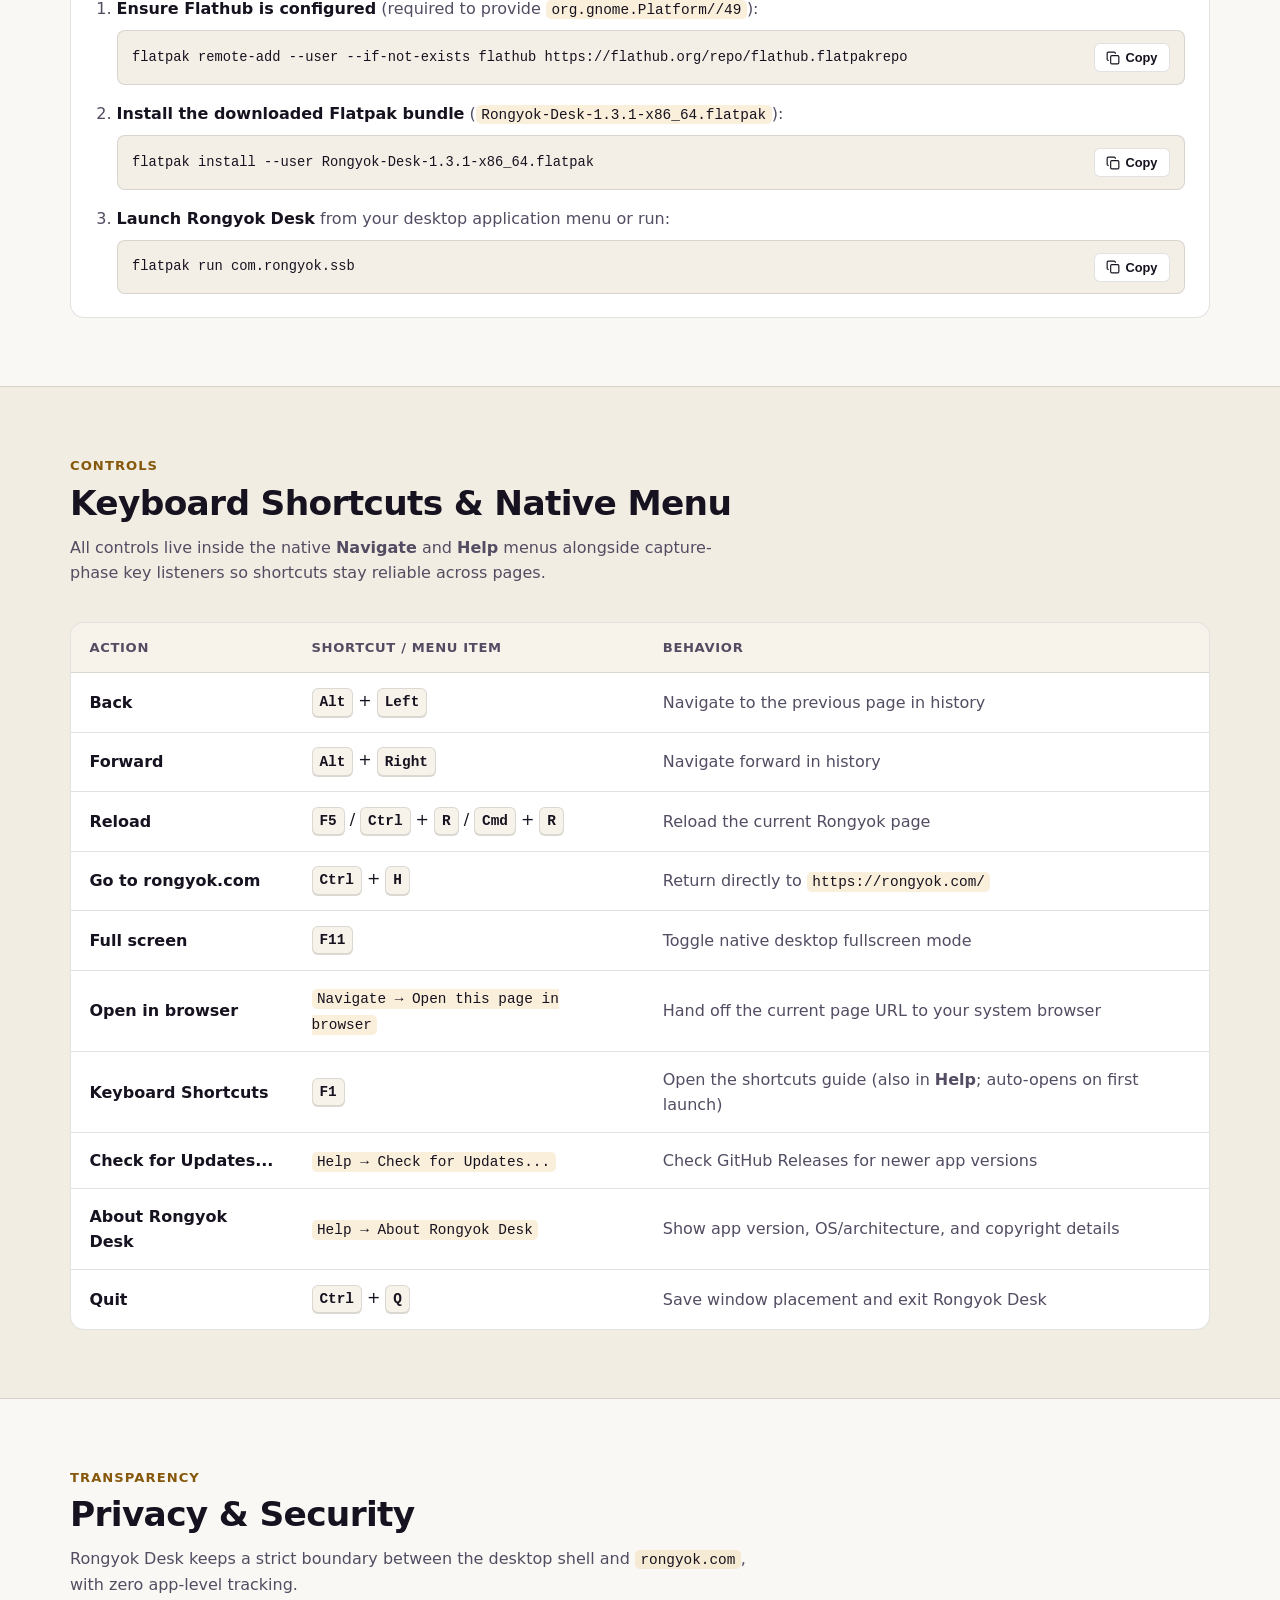
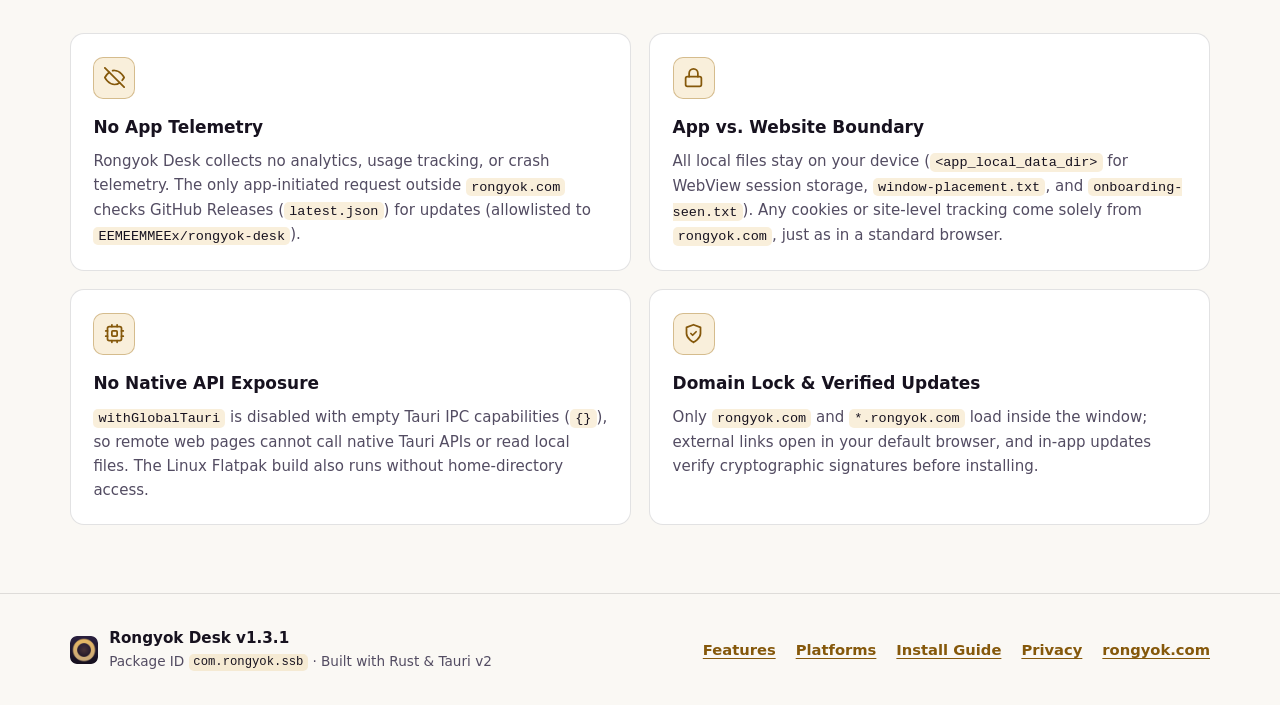
==== commit 2e376a2e: "docs: update download links and sizes for v1.3.1" ====
--- a/docs/index.html
+++ b/docs/index.html
@@ -6,7 +6,7 @@
     <title>Rongyok Desk — Dedicated Desktop App for rongyok.com</title>
     <meta
       name="description"
-      content="Rongyok Desk v1.2.0 is a lightweight single-site desktop browser for rongyok.com built with Rust and Tauri v2, available for Windows, macOS, and Linux."
+      content="Rongyok Desk v1.3.1 is a lightweight single-site desktop browser for rongyok.com built with Rust and Tauri v2, available for Windows, macOS, and Linux."
     />
     <meta name="color-scheme" content="dark light" />
     <link rel="icon" type="image/png" href="./assets/icon.png" />
@@ -57,7 +57,7 @@
           />
           <span class="brand-text">
             <span class="brand-name">Rongyok Desk</span>
-            <span class="brand-version">v1.2.0</span>
+            <span class="brand-version">v1.3.1</span>
           </span>
         </a>
 
@@ -192,7 +192,7 @@
           <div class="hero-copy">
             <div class="hero-badge">
               <span class="badge-dot" aria-hidden="true"></span>
-              <span>Version 1.2.0 · Rust + Tauri v2 · Windows, macOS &amp; Linux</span>
+              <span>Version 1.3.1 · Rust + Tauri v2 · Windows, macOS &amp; Linux</span>
             </div>
 
             <h1>
@@ -246,7 +246,7 @@
               </div>
               <div>
                 <dt>Package Size</dt>
-                <dd>1.27 – 2.19 MB</dd>
+                <dd>1.27 – 2.20 MB</dd>
               </div>
             </dl>
           </div>
@@ -446,11 +446,11 @@
       <section class="section section-alt" id="downloads">
         <div class="container">
           <div class="section-header">
-            <p class="section-eyebrow">Version 1.2.0</p>
+            <p class="section-eyebrow">Version 1.3.1</p>
             <h2>Supported Platforms &amp; Installers</h2>
             <p class="section-subtitle">
               Supported desktop installer packages and target architectures for
-              Rongyok Desk v1.2.0 across Windows, macOS, and Linux.
+              Rongyok Desk v1.3.1 across Windows, macOS, and Linux.
             </p>
           </div>
 
@@ -475,7 +475,7 @@
               <dl class="asset-meta">
                 <div>
                   <dt>File</dt>
-                  <dd><code>Rongyok.Desk_1.2.0_x64-setup.exe</code></dd>
+                  <dd><code>Rongyok.Desk_1.3.1_x64-setup.exe</code></dd>
                 </div>
                 <div>
                   <dt>Size</dt>
@@ -484,7 +484,7 @@
               </dl>
               <a
                 class="btn btn-primary btn-block"
-                href="https://github.com/EEMEEMMEEx/rongyok-desk/releases/latest/download/Rongyok.Desk_1.2.0_x64-setup.exe"
+                href="https://github.com/EEMEEMMEEx/rongyok-desk/releases/latest/download/Rongyok.Desk_1.3.1_x64-setup.exe"
                 target="_blank"
                 rel="noopener noreferrer"
               >
@@ -512,7 +512,7 @@
               <dl class="asset-meta">
                 <div>
                   <dt>File</dt>
-                  <dd><code>Rongyok.Desk_1.2.0_x64_en-US.msi</code></dd>
+                  <dd><code>Rongyok.Desk_1.3.1_x64_en-US.msi</code></dd>
                 </div>
                 <div>
                   <dt>Size</dt>
@@ -521,7 +521,7 @@
               </dl>
               <a
                 class="btn btn-secondary btn-block"
-                href="https://github.com/EEMEEMMEEx/rongyok-desk/releases/latest/download/Rongyok.Desk_1.2.0_x64_en-US.msi"
+                href="https://github.com/EEMEEMMEEx/rongyok-desk/releases/latest/download/Rongyok.Desk_1.3.1_x64_en-US.msi"
                 target="_blank"
                 rel="noopener noreferrer"
               >
@@ -548,16 +548,16 @@
               <dl class="asset-meta">
                 <div>
                   <dt>File</dt>
-                  <dd><code>Rongyok.Desk_1.2.0_aarch64.dmg</code></dd>
+                  <dd><code>Rongyok.Desk_1.3.1_aarch64.dmg</code></dd>
                 </div>
                 <div>
                   <dt>Size</dt>
-                  <dd>2.10 MB</dd>
+                  <dd>2.11 MB</dd>
                 </div>
               </dl>
               <a
                 class="btn btn-secondary btn-block"
-                href="https://github.com/EEMEEMMEEx/rongyok-desk/releases/latest/download/Rongyok.Desk_1.2.0_aarch64.dmg"
+                href="https://github.com/EEMEEMMEEx/rongyok-desk/releases/latest/download/Rongyok.Desk_1.3.1_aarch64.dmg"
                 target="_blank"
                 rel="noopener noreferrer"
               >
@@ -584,16 +584,16 @@
               <dl class="asset-meta">
                 <div>
                   <dt>File</dt>
-                  <dd><code>Rongyok.Desk_1.2.0_x64.dmg</code></dd>
+                  <dd><code>Rongyok.Desk_1.3.1_x64.dmg</code></dd>
                 </div>
                 <div>
                   <dt>Size</dt>
-                  <dd>2.19 MB</dd>
+                  <dd>2.20 MB</dd>
                 </div>
               </dl>
               <a
                 class="btn btn-secondary btn-block"
-                href="https://github.com/EEMEEMMEEx/rongyok-desk/releases/latest/download/Rongyok.Desk_1.2.0_x64.dmg"
+                href="https://github.com/EEMEEMMEEx/rongyok-desk/releases/latest/download/Rongyok.Desk_1.3.1_x64.dmg"
                 target="_blank"
                 rel="noopener noreferrer"
               >
@@ -628,7 +628,7 @@
               <dl class="asset-meta">
                 <div>
                   <dt>File</dt>
-                  <dd><code>Rongyok-Desk-1.2.0-x86_64.flatpak</code></dd>
+                  <dd><code>Rongyok-Desk-1.3.1-x86_64.flatpak</code></dd>
                 </div>
                 <div>
                   <dt>Size</dt>
@@ -637,7 +637,7 @@
               </dl>
               <a
                 class="btn btn-secondary btn-block"
-                href="https://github.com/EEMEEMMEEx/rongyok-desk/releases/latest/download/Rongyok-Desk-1.2.0-x86_64.flatpak"
+                href="https://github.com/EEMEEMMEEx/rongyok-desk/releases/latest/download/Rongyok-Desk-1.3.1-x86_64.flatpak"
                 target="_blank"
                 rel="noopener noreferrer"
               >
@@ -655,7 +655,7 @@
             <h2>Installation Instructions by OS</h2>
             <p class="section-subtitle">
               Choose your operating system below for verified installation steps
-              and first-launch notes for unsigned v1.2.0 builds.
+              and first-launch notes for unsigned v1.3.1 builds.
             </p>
           </div>
 
@@ -705,8 +705,8 @@
               <ol class="install-steps">
                 <li>
                   <strong>Choose your installer package:</strong> Use
-                  <code>Rongyok.Desk_1.2.0_x64-setup.exe</code> (recommended
-                  per-user installer) or <code>Rongyok.Desk_1.2.0_x64_en-US.msi</code>.
+                  <code>Rongyok.Desk_1.3.1_x64-setup.exe</code> (recommended
+                  per-user installer) or <code>Rongyok.Desk_1.3.1_x64_en-US.msi</code>.
                 </li>
                 <li>
                   <strong>Run the installer:</strong> The NSIS
@@ -716,7 +716,7 @@
                 </li>
                 <li>
                   <strong>First-launch SmartScreen prompt:</strong> Because
-                  <code>v1.2.0</code> binaries are unsigned, Windows
+                  <code>v1.3.1</code> binaries are unsigned, Windows
                   SmartScreen may warn on first run. Click
                   <strong>More info</strong> and then <strong>Run anyway</strong>.
                 </li>
@@ -733,8 +733,8 @@
               <ol class="install-steps">
                 <li>
                   <strong>Download the matching disk image:</strong> Choose
-                  <code>Rongyok.Desk_1.2.0_aarch64.dmg</code> for Apple Silicon
-                  (M1–M4) or <code>Rongyok.Desk_1.2.0_x64.dmg</code> for Intel
+                  <code>Rongyok.Desk_1.3.1_aarch64.dmg</code> for Apple Silicon
+                  (M1–M4) or <code>Rongyok.Desk_1.3.1_x64.dmg</code> for Intel
                   Macs (macOS 10.15+).
                 </li>
                 <li>
@@ -803,13 +803,13 @@
                 </li>
                 <li>
                   <strong>Install the downloaded Flatpak bundle</strong>
-                  (<code>Rongyok-Desk-1.2.0-x86_64.flatpak</code>):
+                  (<code>Rongyok-Desk-1.3.1-x86_64.flatpak</code>):
                   <div class="code-block">
-                    <pre><code>flatpak install --user Rongyok-Desk-1.2.0-x86_64.flatpak</code></pre>
+                    <pre><code>flatpak install --user Rongyok-Desk-1.3.1-x86_64.flatpak</code></pre>
                     <button
                       type="button"
                       class="copy-btn"
-                      data-copy="flatpak install --user Rongyok-Desk-1.2.0-x86_64.flatpak"
+                      data-copy="flatpak install --user Rongyok-Desk-1.3.1-x86_64.flatpak"
                       aria-label="Copy Flatpak install command"
                     >
                       <svg
@@ -1098,7 +1098,7 @@
             height="28"
           />
           <div>
-            <strong>Rongyok Desk v1.2.0</strong>
+            <strong>Rongyok Desk v1.3.1</strong>
             <span>Package ID <code>com.rongyok.ssb</code> · Built with Rust &amp; Tauri v2</span>
           </div>
         </div>
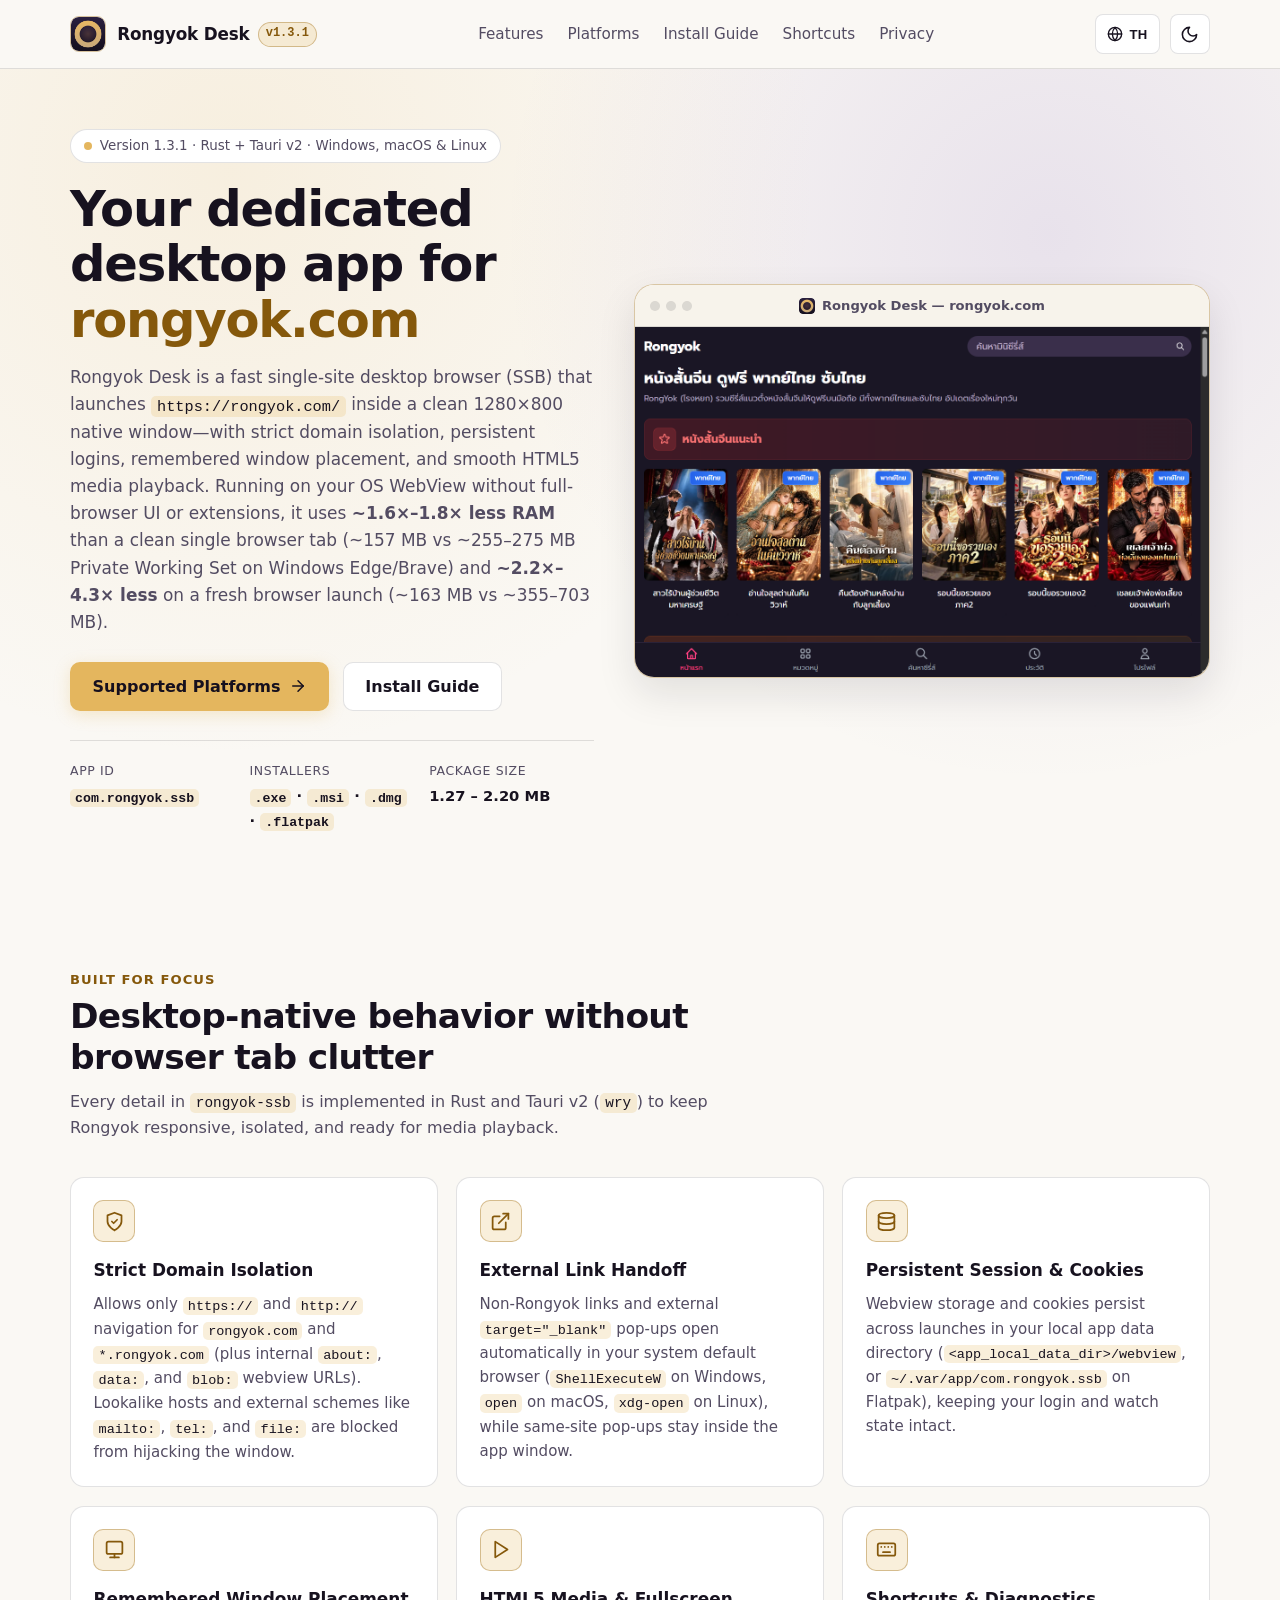
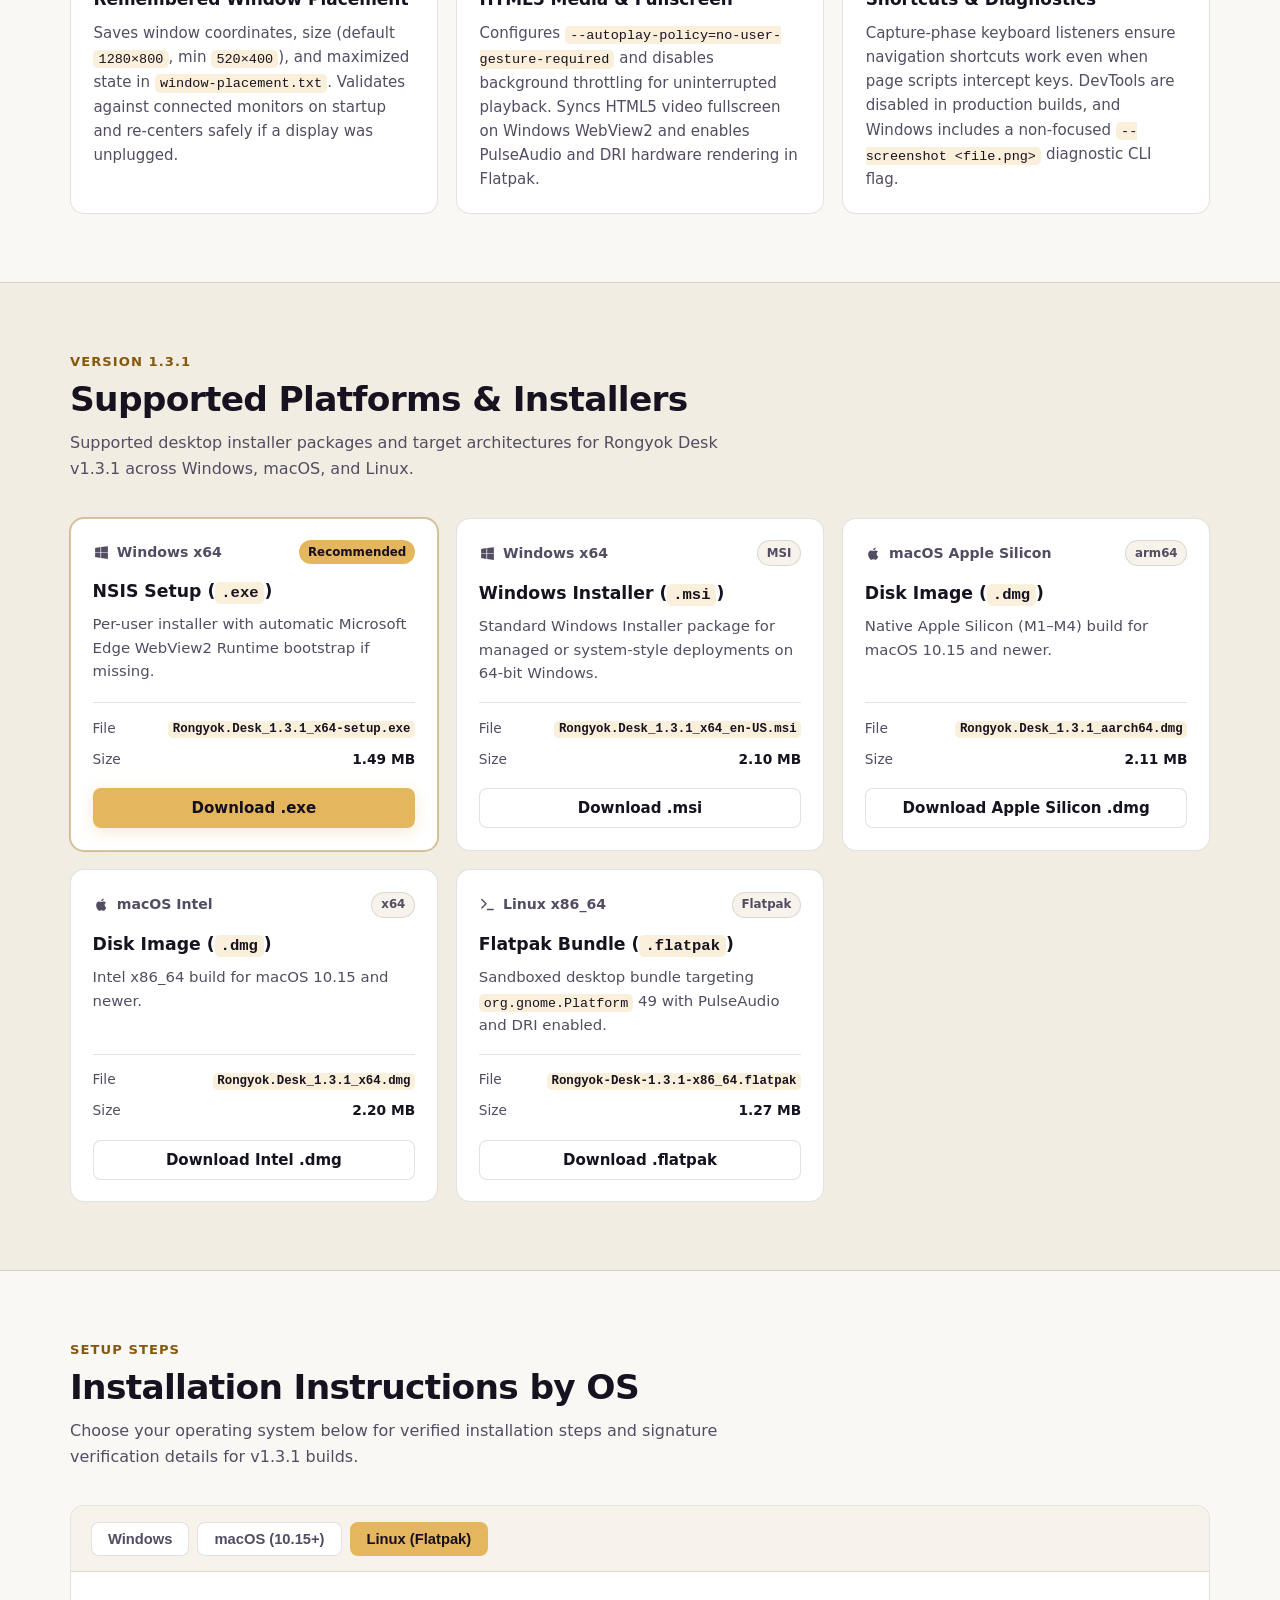
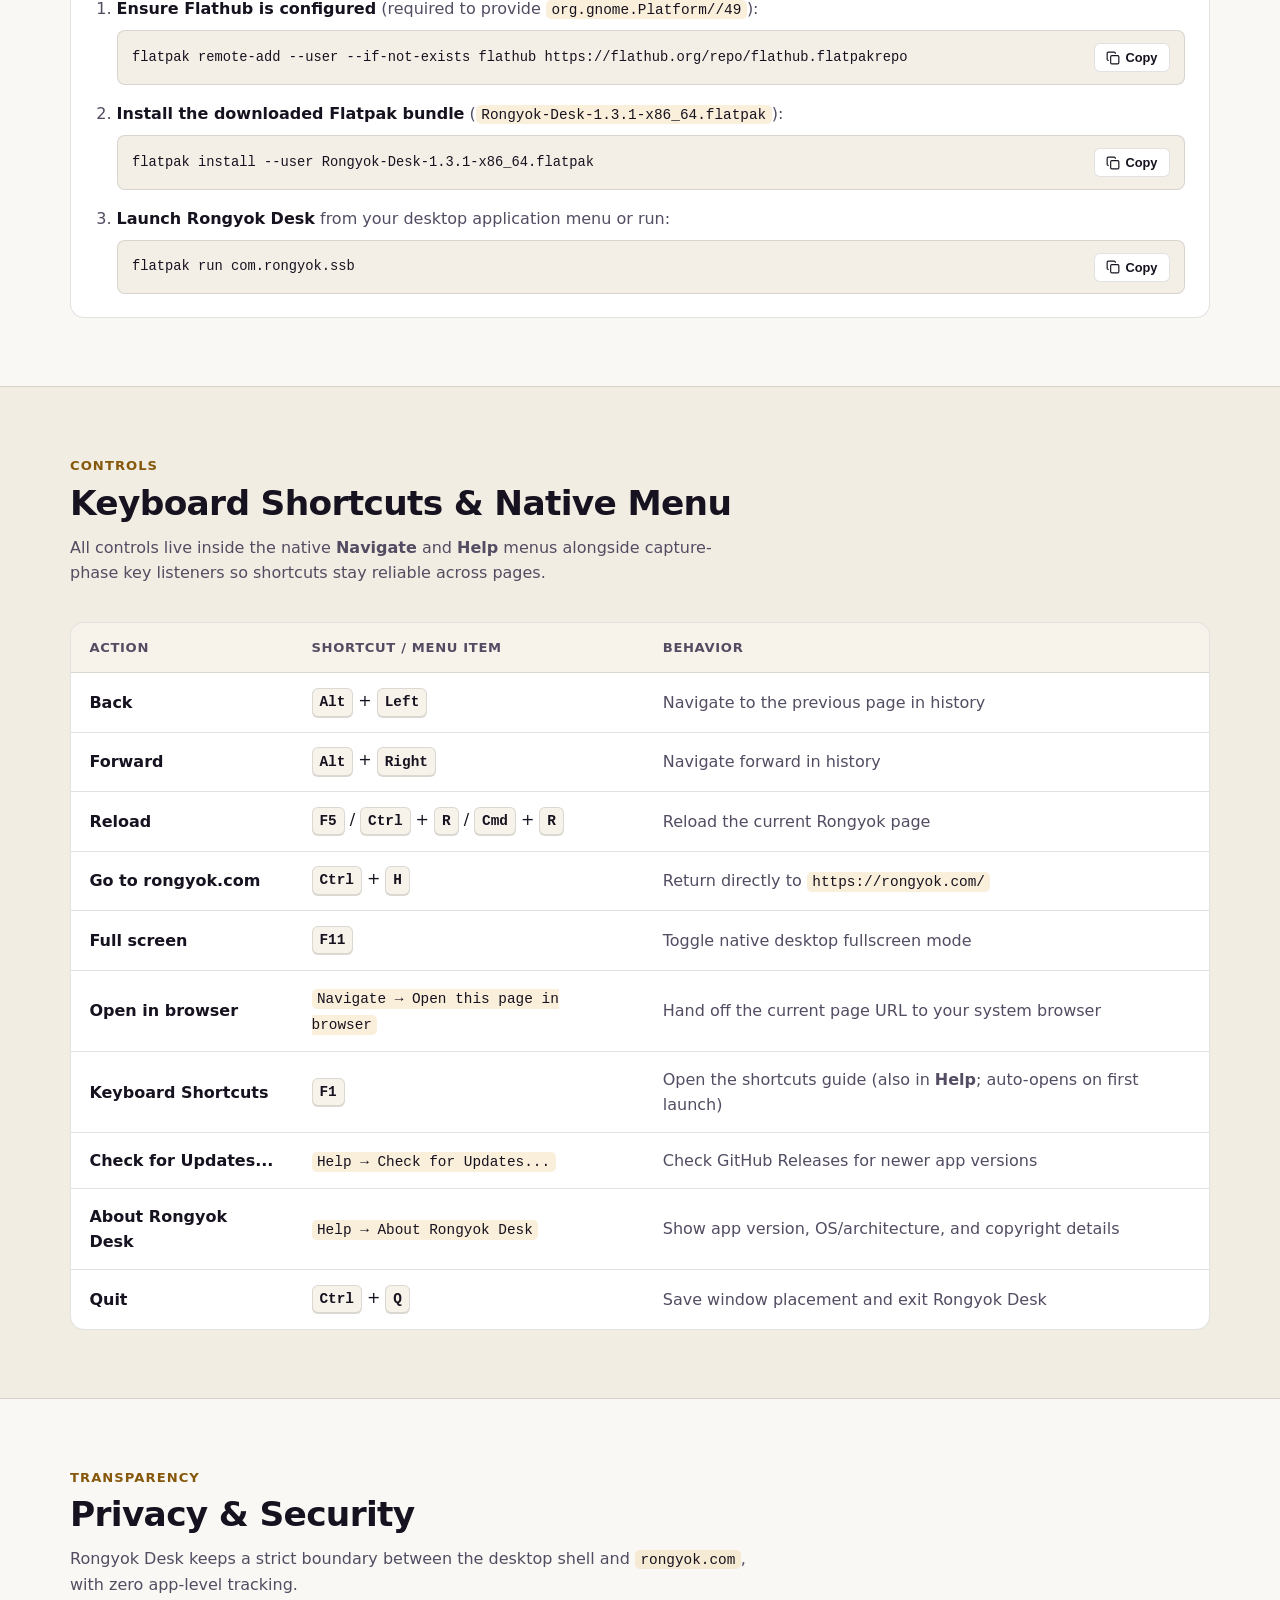
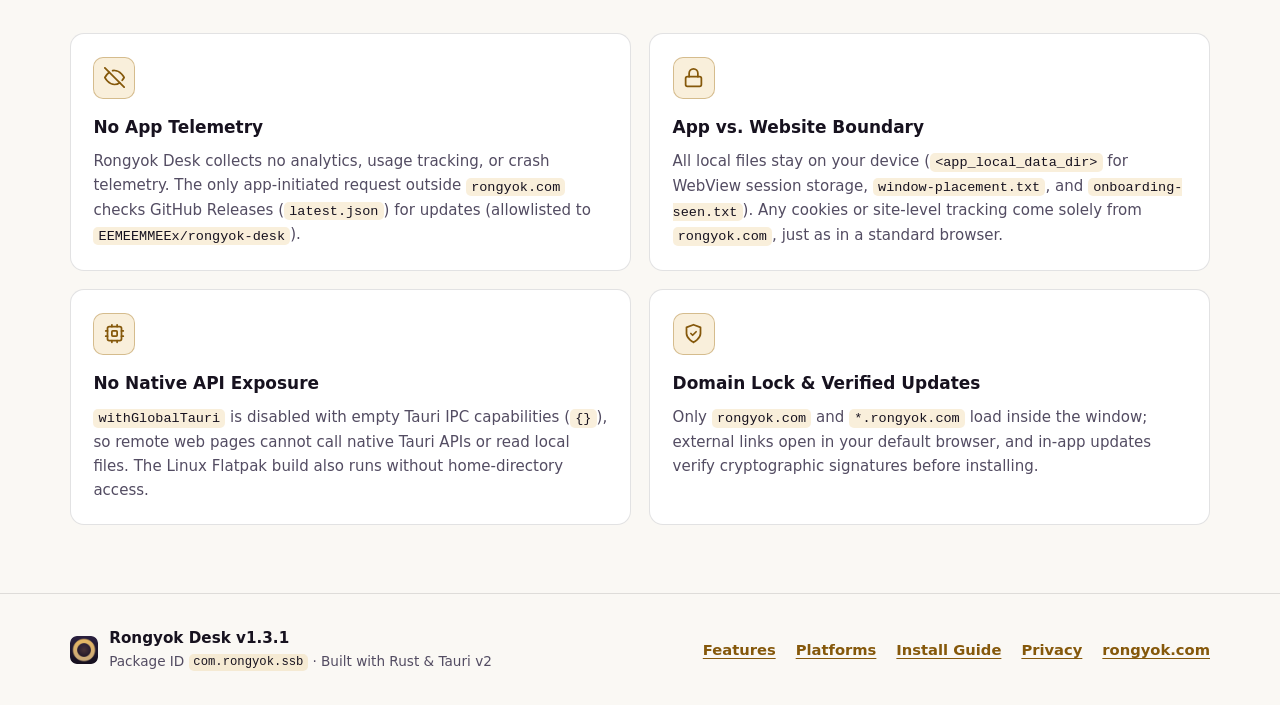
==== commit ee83abc9: "ci(release): verify signatures, generate SHA256SUMS.txt, and update docs" ====
--- a/docs/index.html
+++ b/docs/index.html
@@ -655,7 +655,7 @@
             <h2>Installation Instructions by OS</h2>
             <p class="section-subtitle">
               Choose your operating system below for verified installation steps
-              and first-launch notes for unsigned v1.3.1 builds.
+              and signature verification details for v1.3.1 builds.
             </p>
           </div>
 
@@ -715,10 +715,10 @@
                   your PC.
                 </li>
                 <li>
-                  <strong>First-launch SmartScreen prompt:</strong> Because
-                  <code>v1.3.1</code> binaries are unsigned, Windows
-                  SmartScreen may warn on first run. Click
-                  <strong>More info</strong> and then <strong>Run anyway</strong>.
+                  <strong>Signed installer &amp; integrity check:</strong>
+                  <code>v1.3.1</code> Windows installers are digitally signed. You can
+                  also verify the file checksum against
+                  <code>SHA256SUMS.txt</code> on the release page before launching.
                 </li>
               </ol>
             </div>
@@ -744,11 +744,10 @@
                   <strong>Applications</strong> folder.
                 </li>
                 <li>
-                  <strong>First-launch Gatekeeper approval:</strong> Because the
-                  app bundle is unsigned, Right-click (or Control-click)
-                  <strong>Rongyok Desk.app</strong> &rarr;
-                  <strong>Open</strong> &rarr; <strong>Open</strong> (or open
-                  <strong>System Settings &rarr; Privacy &amp; Security &rarr; Open Anyway</strong>).
+                  <strong>Signed &amp; notarized launch:</strong>
+                  <strong>Rongyok Desk.app</strong> is signed and notarized for macOS
+                  Gatekeeper, so you can open it directly from
+                  <strong>Applications</strong> or Spotlight.
                 </li>
               </ol>
             </div>
